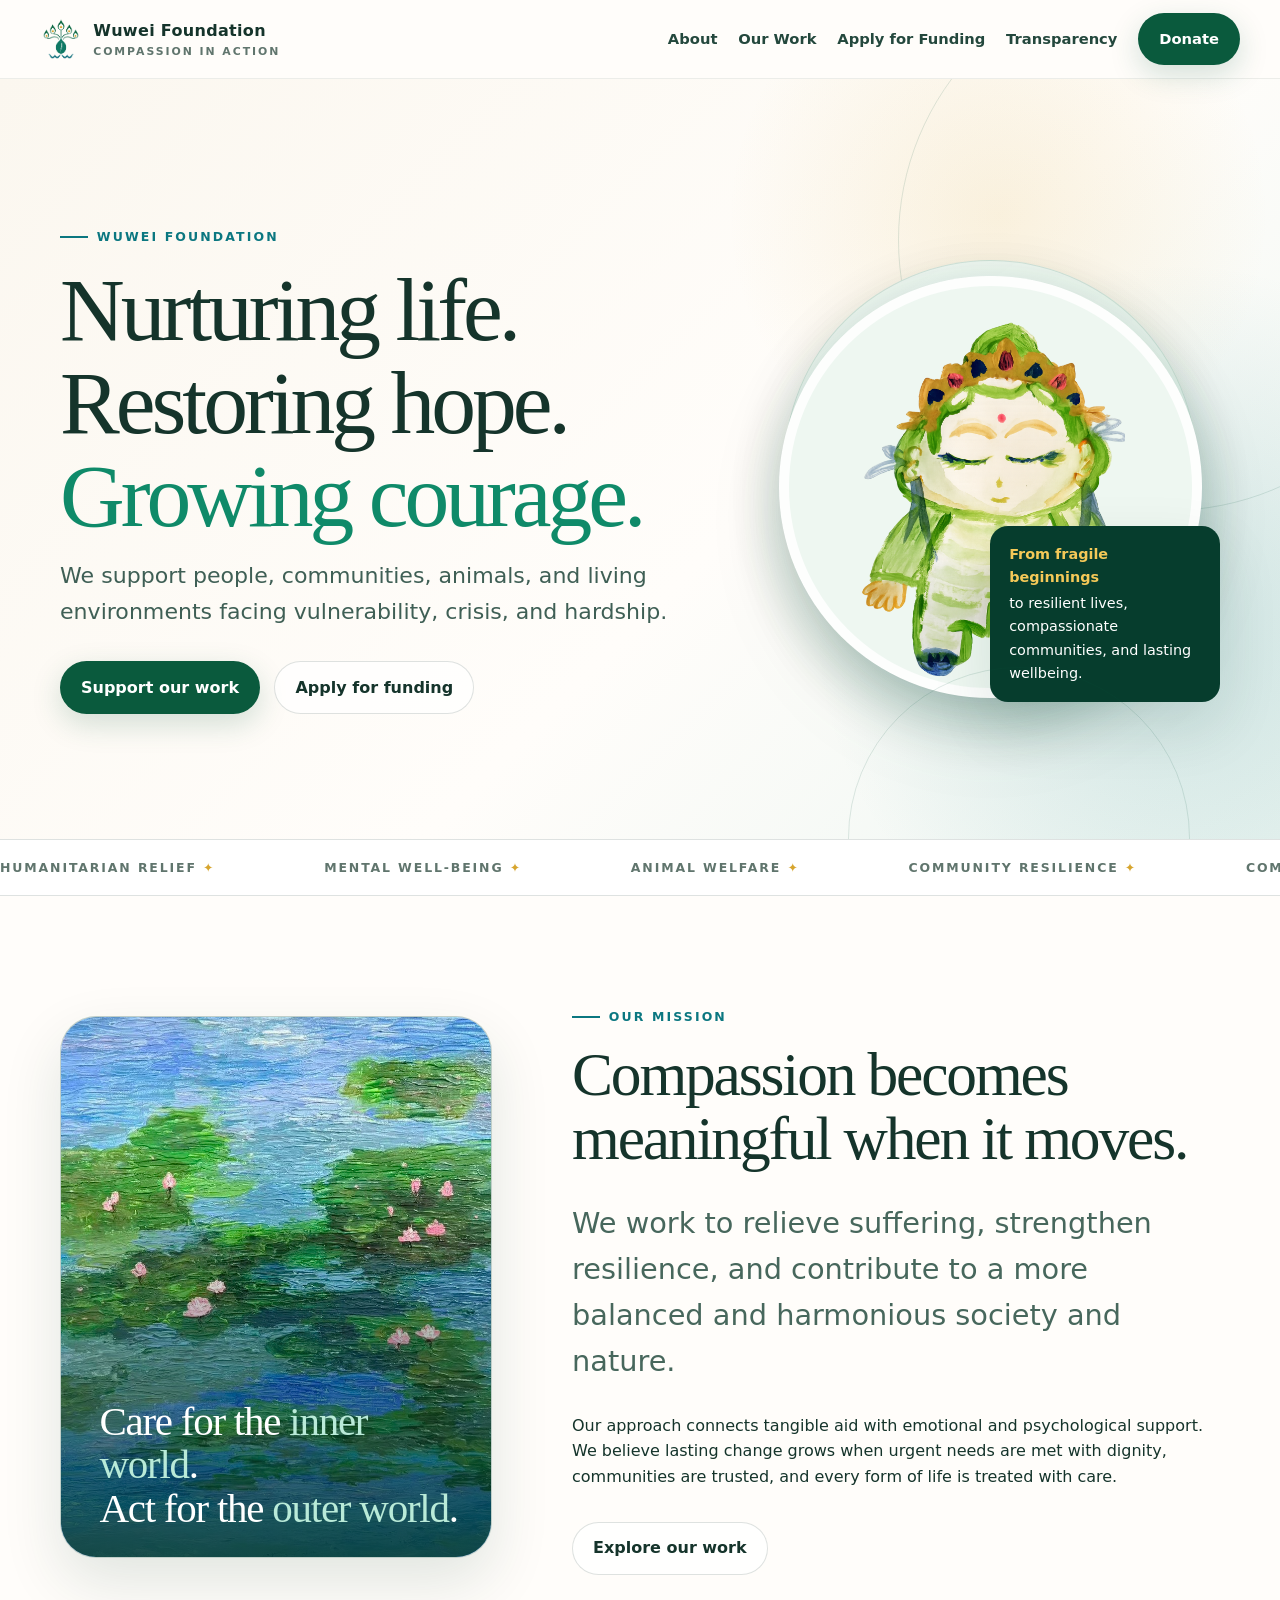
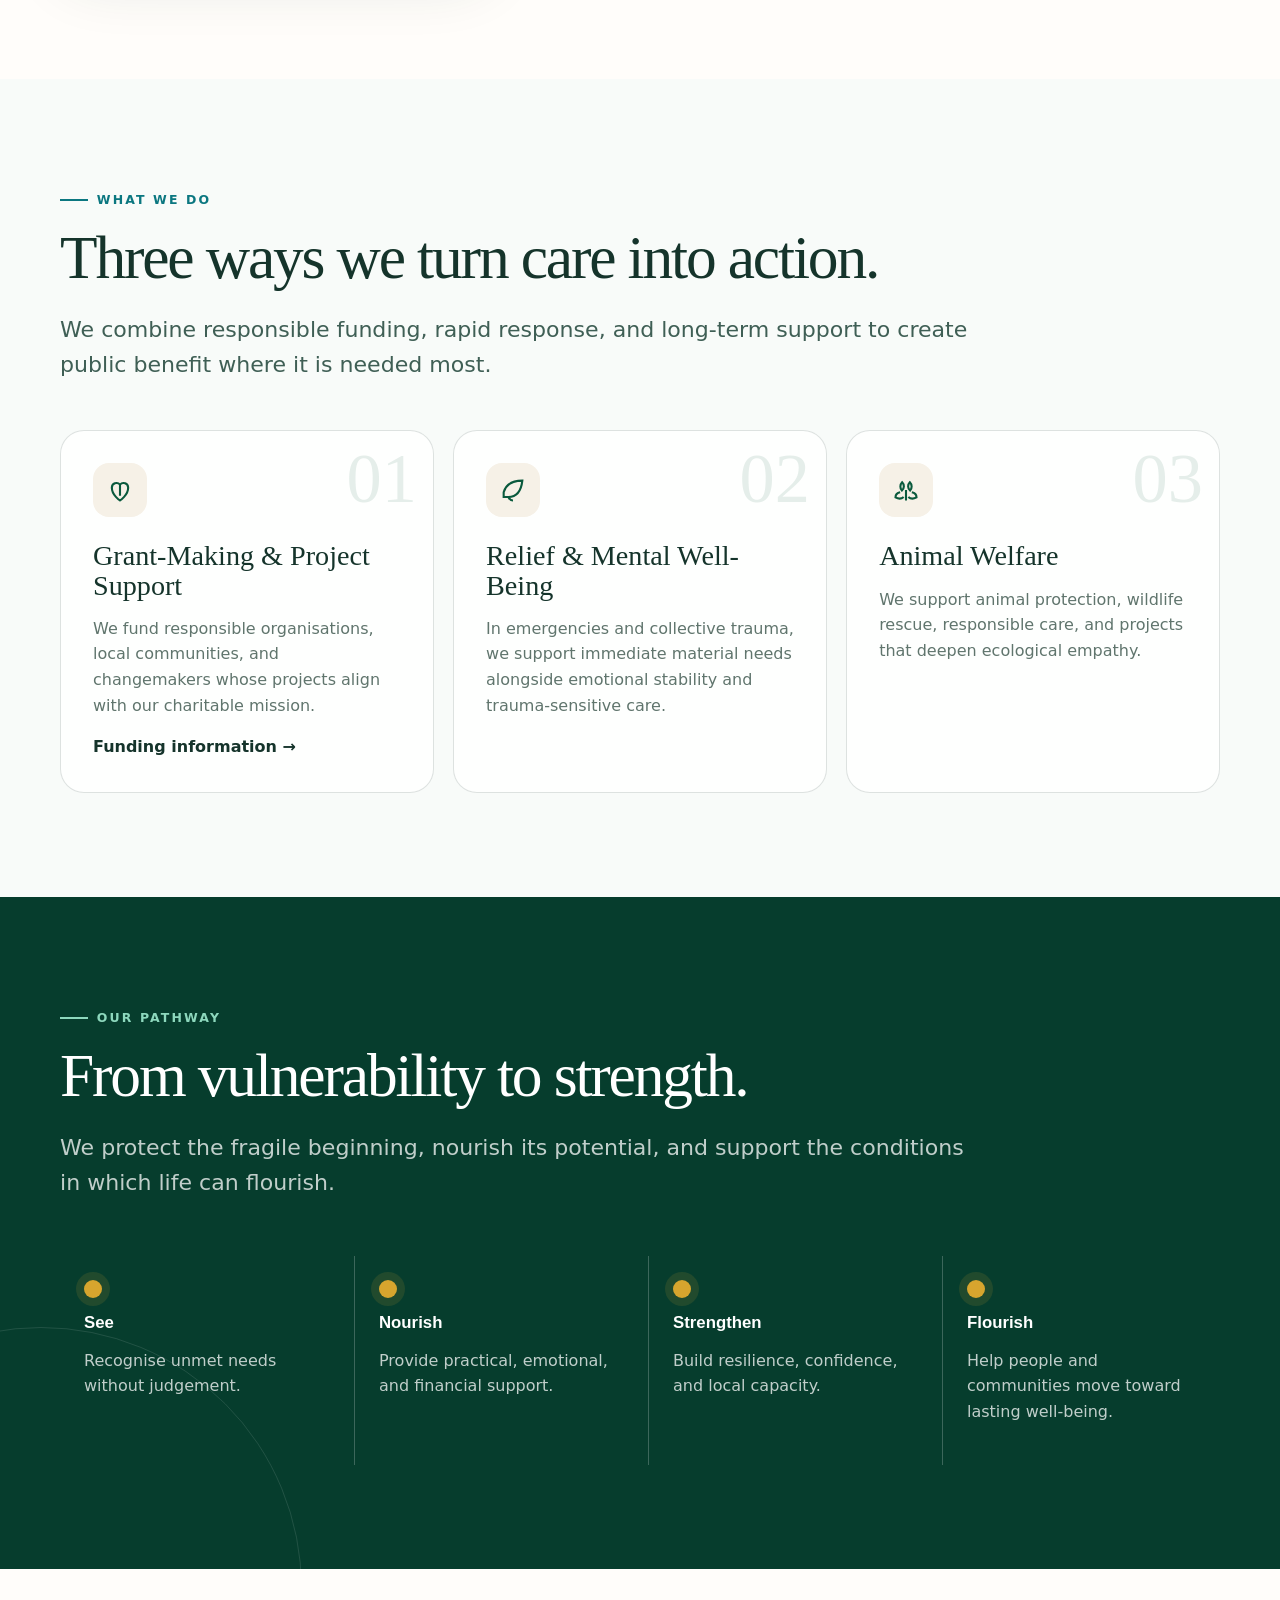
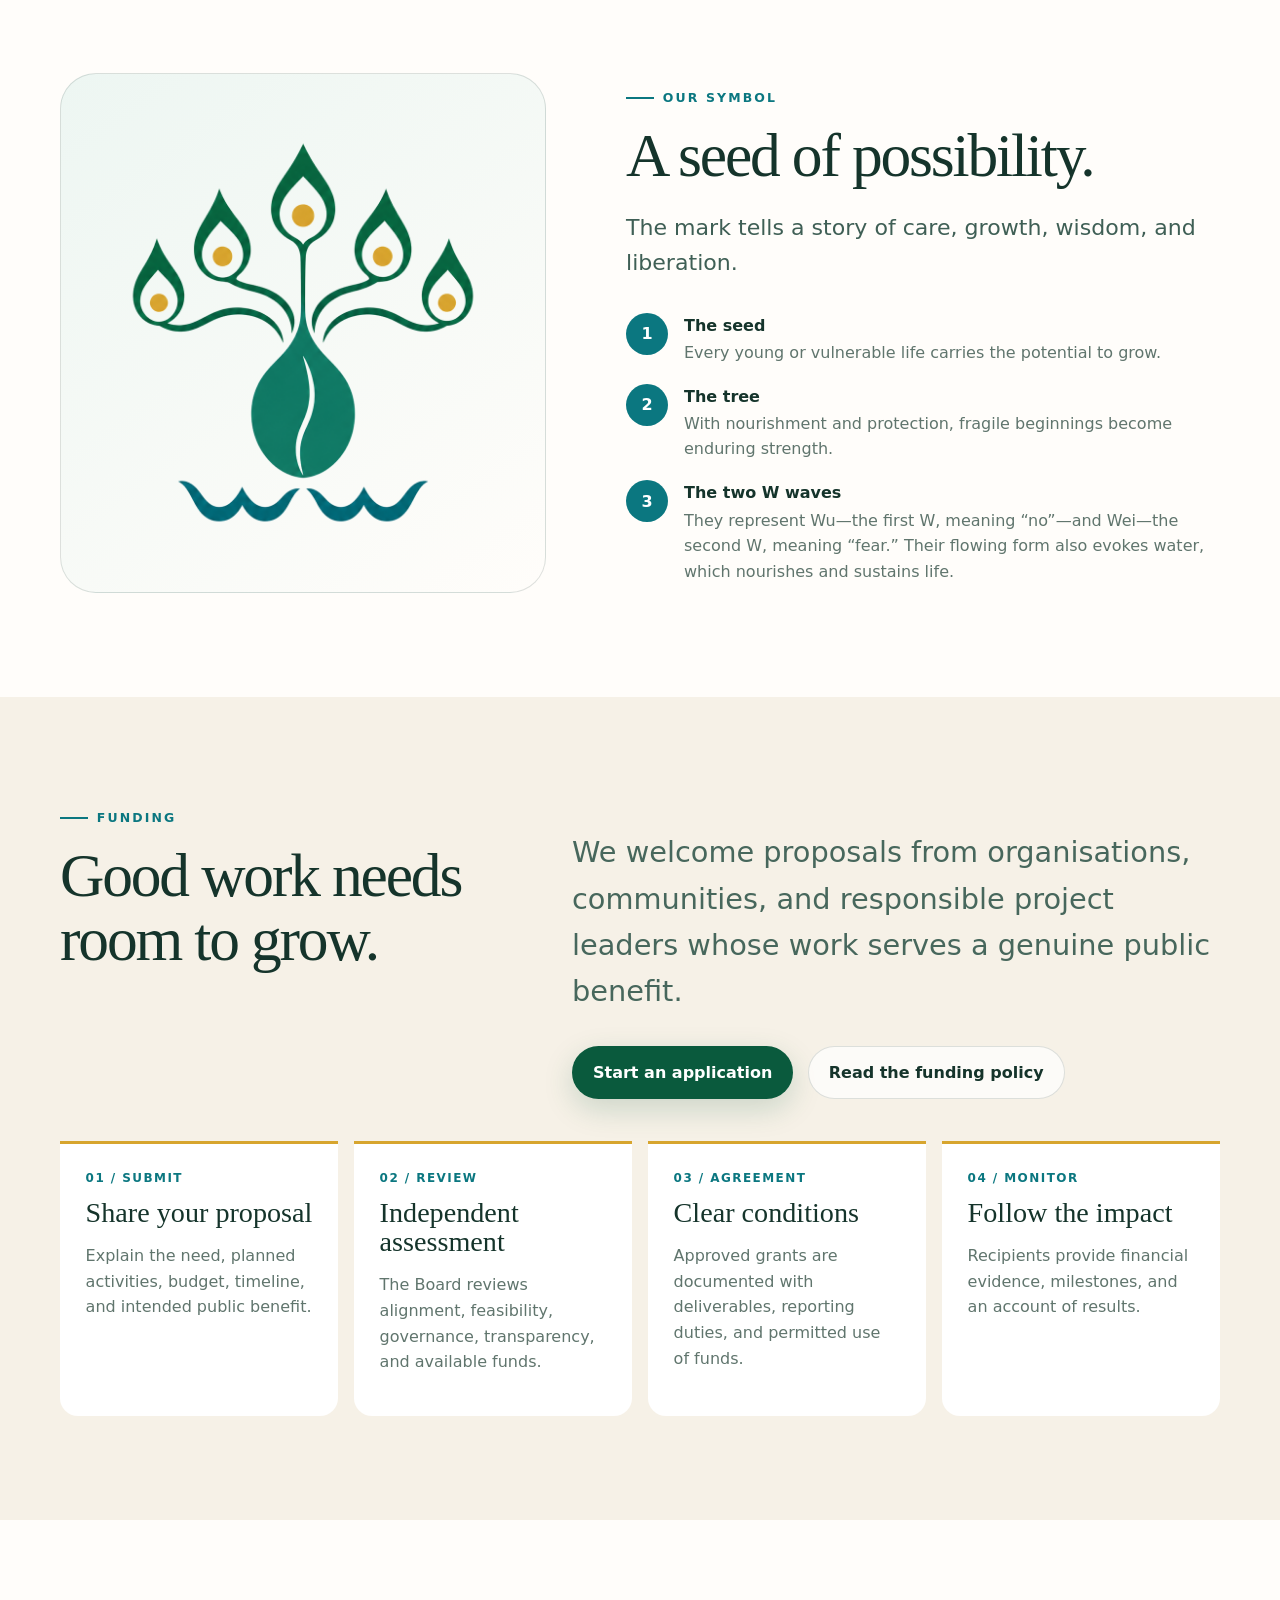
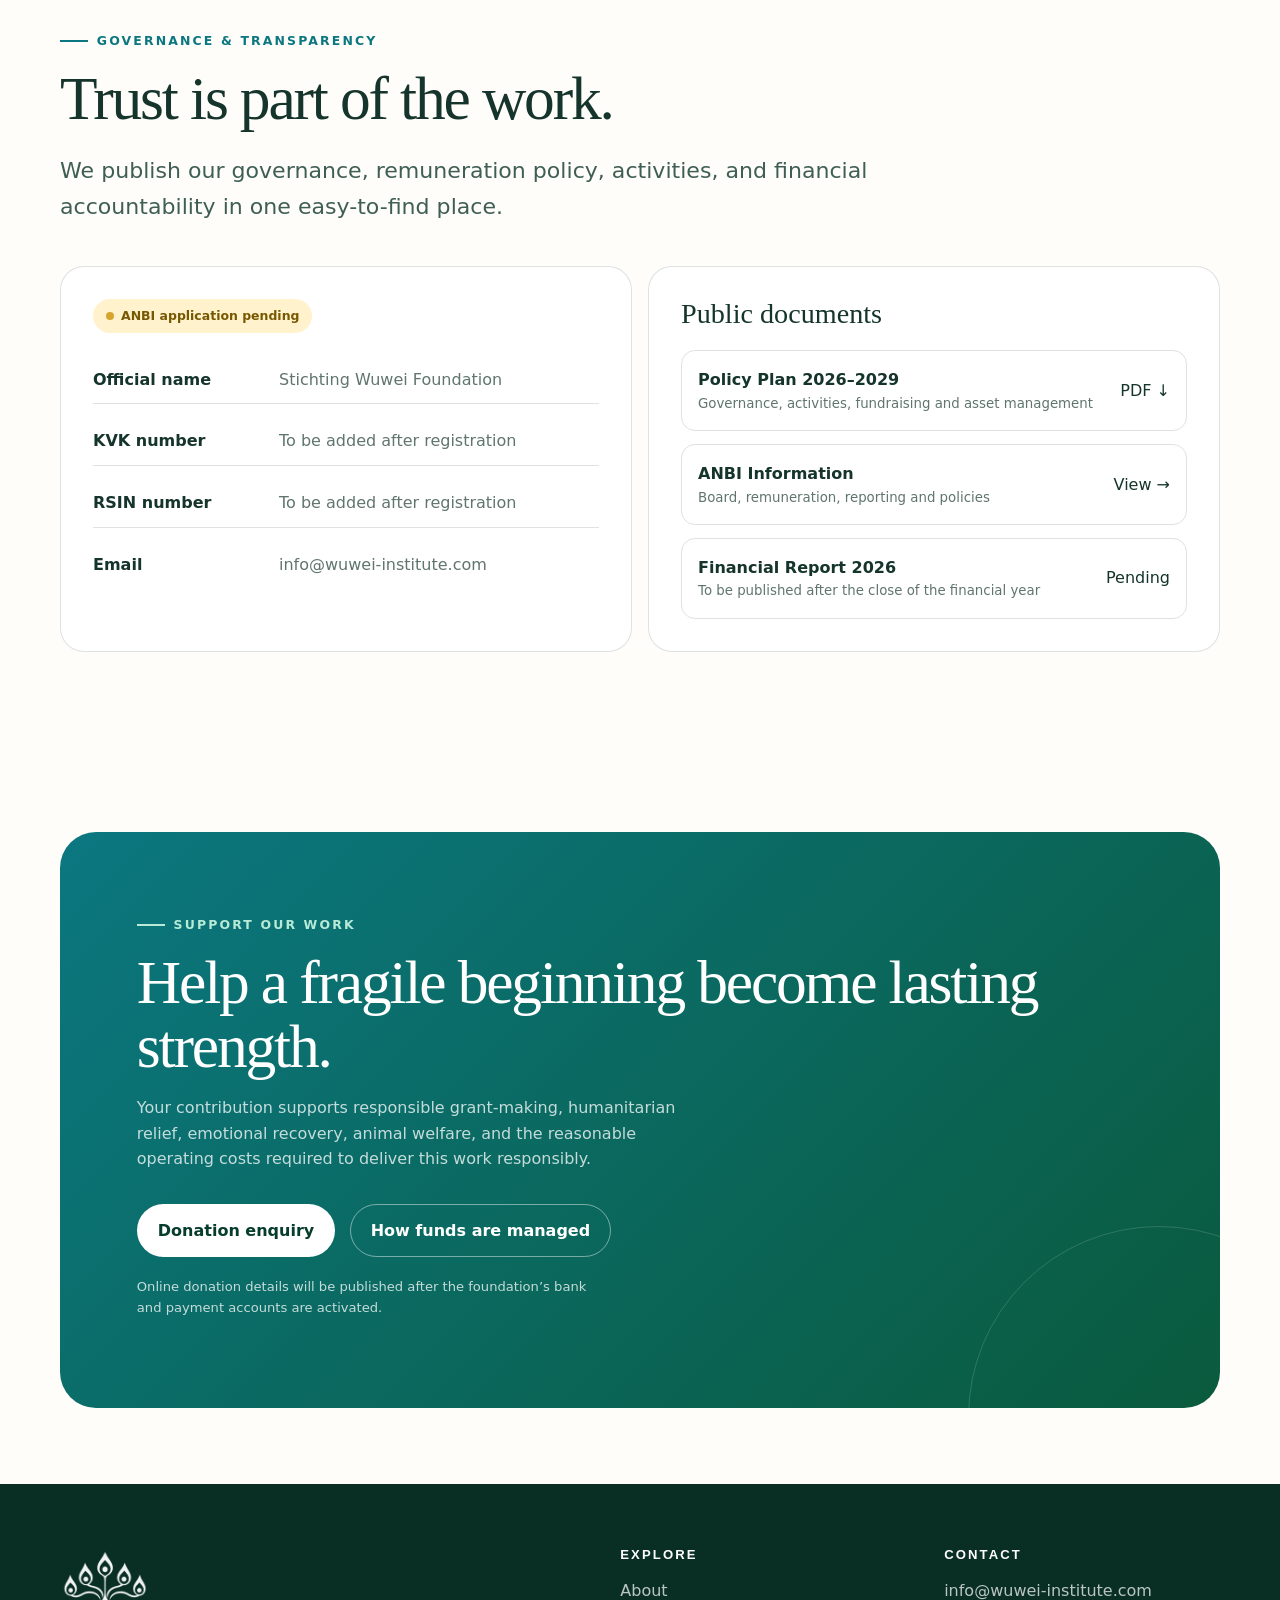
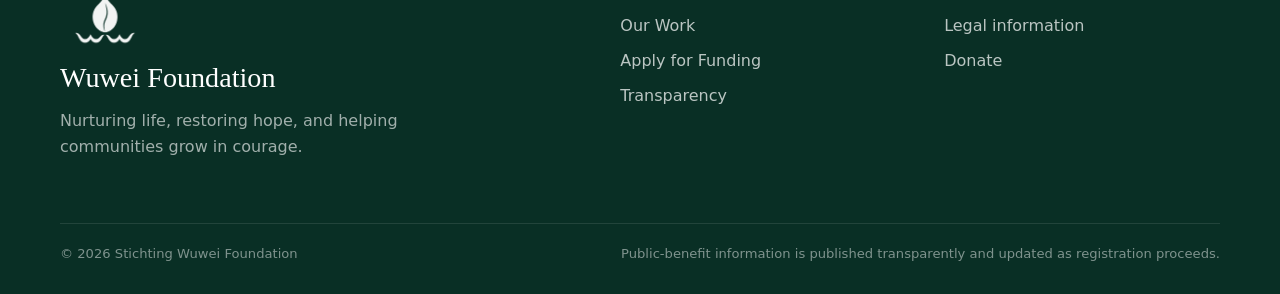
==== index.html @ 72236822 "Add files via upload Publish Wuwei Foundation website" ====
<!doctype html>
<html lang="en">
<head>
  <meta charset="utf-8">
  <script>document.documentElement.classList.add('js')</script>
  <meta name="viewport" content="width=device-width, initial-scale=1">
  <meta name="description" content="Wuwei Foundation supports humanitarian relief, mental well-being, animal welfare, wildlife conservation, and community-led projects through compassionate action and responsible grant-making.">
  <meta name="theme-color" content="#0a5a3d">
  <meta property="og:image" content="assets/wuwei_square.png">
  <title>Wuwei Foundation — Nurturing Life, Restoring Hope</title>
  <link rel="icon" href="assets/icon-32.png" type="image/png">
  <link rel="apple-touch-icon" href="assets/icon-180.png">
  <link rel="manifest" href="site.webmanifest">
  <link rel="stylesheet" href="assets/styles.css">
</head>
<body>
  <a class="skip-link" href="#main">Skip to content</a>
  <header class="site-header">
    <div class="nav-wrap">
      <a class="brand" href="index.html" aria-label="Wuwei Foundation home">
        <img src="assets/wuwei-foundation-logo.png" alt="Wuwei Foundation symbol">
        <span>Wuwei Foundation<small>COMPASSION IN ACTION</small></span>
      </a>
      <button class="nav-toggle" aria-label="Open navigation" aria-expanded="false"><span></span><span></span><span></span></button>
      <nav class="site-nav" aria-label="Primary navigation">
        <a href="#mission">About</a>
        <a href="#work">Our Work</a>
        <a href="apply.html">Apply for Funding</a>
        <a href="transparency.html">Transparency</a>
        <a class="btn btn-primary" href="#donate">Donate</a>
      </nav>
    </div>
  </header>

  <main id="main">
    <section class="hero">
      <div class="container hero-grid">
        <div class="hero-copy reveal">
          <span class="eyebrow">Wuwei Foundation</span>
          <h1 class="hero-title">Nurturing life.<br>Restoring hope.<br><em>Growing courage.</em></h1>
          <p class="lede">We support people, communities, animals, and living environments facing vulnerability, crisis, and hardship.</p>
          <div class="button-row">
            <a class="btn btn-primary" href="#donate">Support our work</a>
            <a class="btn btn-secondary" href="apply.html">Apply for funding</a>
          </div>
        </div>
        <div class="hero-art reveal">
          <div class="halo"></div>
          <img class="hero-circle-image" src="assets/tara.png" alt="Founder artwork of a meditative Tara-like figure" loading="eager">
          <div class="hero-note"><strong>From fragile beginnings</strong>to resilient lives, compassionate communities, and lasting wellbeing.</div>
        </div>
      </div>
    </section>

    <div class="marquee" aria-hidden="true">
      <div class="marquee-track">
        <span>Humanitarian Relief <b>✦</b></span><span>Mental Well-Being <b>✦</b></span><span>Animal Welfare <b>✦</b></span><span>Community Resilience <b>✦</b></span><span>Compassionate Action <b>✦</b></span>
        <span>Humanitarian Relief <b>✦</b></span><span>Mental Well-Being <b>✦</b></span><span>Animal Welfare <b>✦</b></span><span>Community Resilience <b>✦</b></span><span>Compassionate Action <b>✦</b></span>
      </div>
    </div>

    <section id="mission" class="section">
      <div class="container split mission-split">
        <div class="mission-visual reveal">
          <figure class="mission-artwork">
            <img src="assets/9ebb9c61-6708-4b7a-875c-d8fecb398d93.jpg" alt="Original painting of water lilies floating across a calm green and blue pond">
            <figcaption>Care for the <span>inner world</span>.<br>Act for the <span>outer world</span>.</figcaption>
          </figure>
        </div>
        <div class="reveal">
          <span class="eyebrow">Our mission</span>
          <h2>Compassion becomes meaningful when it moves.</h2>
          <p class="kicker">We work to relieve suffering, strengthen resilience, and contribute to a more balanced and harmonious society and nature.</p>
          <p>Our approach connects tangible aid with emotional and psychological support. We believe lasting change grows when urgent needs are met with dignity, communities are trusted, and every form of life is treated with care.</p>
          <div class="button-row"><a class="btn btn-secondary" href="#work">Explore our work</a></div>
        </div>
      </div>
    </section>

    <section id="work" class="section" style="background:#f8fbf9">
      <div class="container">
        <div class="reveal">
          <span class="eyebrow">What we do</span>
          <h2>Three ways we turn care into action.</h2>
          <p class="lede">We combine responsible funding, rapid response, and long-term support to create public benefit where it is needed most.</p>
        </div>
        <div class="cards">
          <article class="card reveal">
            <span class="card-number">01</span>
            <div class="card-icon" aria-hidden="true">
              <svg viewBox="0 0 24 24" fill="none" stroke="currentColor" stroke-width="1.8"><path d="M12 21s7-4.7 7-11a4 4 0 0 0-7-2.6A4 4 0 0 0 5 10c0 6.3 7 11 7 11Z"/><path d="M12 7.4V17"/></svg>
            </div>
            <h3>Grant-Making & Project Support</h3>
            <p>We fund responsible organisations, local communities, and changemakers whose projects align with our charitable mission.</p>
            <a href="apply.html"><strong>Funding information →</strong></a>
          </article>
          <article class="card reveal">
            <span class="card-number">02</span>
            <div class="card-icon" aria-hidden="true">
              <svg viewBox="0 0 24 24" fill="none" stroke="currentColor" stroke-width="1.8"><path d="M4 14c2-7 7-10 16-10-1 9-5 14-12 14H4v-4Z"/><path d="M8 18c1 2 2.5 3 4 3"/></svg>
            </div>
            <h3>Relief & Mental Well-Being</h3>
            <p>In emergencies and collective trauma, we support immediate material needs alongside emotional stability and trauma-sensitive care.</p>
          </article>
          <article class="card reveal">
            <span class="card-number">03</span>
            <div class="card-icon" aria-hidden="true">
              <svg viewBox="0 0 24 24" fill="none" stroke="currentColor" stroke-width="1.8"><path d="M8.5 12.5c-1.8-2-1.8-5.1.2-7.1 2 2 2 5.1-.2 7.1Z"/><path d="M15.5 12.5c1.8-2 1.8-5.1-.2-7.1-2 2-2 5.1.2 7.1Z"/><path d="M7 14c-2.4.5-4 2.1-4 4.3C5.9 20 8 19.8 10 18"/><path d="M17 14c2.4.5 4 2.1 4 4.3-2.9 1.7-5 1.5-7-.3"/><path d="M12 12v9"/></svg>
            </div>
            <h3>Animal Welfare</h3>
            <p>We support animal protection, wildlife rescue, responsible care, and projects that deepen ecological empathy.</p>
          </article>
        </div>
      </div>
    </section>

    <section class="section band">
      <div class="container">
        <div class="reveal">
          <span class="eyebrow">Our pathway</span>
          <h2>From vulnerability to strength.</h2>
          <p class="lede">We protect the fragile beginning, nourish its potential, and support the conditions in which life can flourish.</p>
        </div>
        <div class="pathway">
          <div class="step reveal"><div class="dot"></div><h3>See</h3><p>Recognise unmet needs without judgement.</p></div>
          <div class="step reveal"><div class="dot"></div><h3>Nourish</h3><p>Provide practical, emotional, and financial support.</p></div>
          <div class="step reveal"><div class="dot"></div><h3>Strengthen</h3><p>Build resilience, confidence, and local capacity.</p></div>
          <div class="step reveal"><div class="dot"></div><h3>Flourish</h3><p>Help people and communities move toward lasting well-being.</p></div>
        </div>
      </div>
    </section>

    <section class="section">
      <div class="container symbol-grid">
        <div class="symbol-card reveal"><img src="assets/wuwei-foundation-logo.png" alt="Wuwei Foundation logo showing a seed, growing tree, and two W water waves"></div>
        <div class="reveal">
          <span class="eyebrow">Our symbol</span>
          <h2>A seed of possibility.</h2>
          <p class="lede">The mark tells a story of care, growth, wisdom, and liberation.</p>
          <div class="symbol-points">
            <div class="symbol-point"><span>1</span><div><strong>The seed</strong><p>Every young or vulnerable life carries the potential to grow.</p></div></div>
            <div class="symbol-point"><span>2</span><div><strong>The tree</strong><p>With nourishment and protection, fragile beginnings become enduring strength.</p></div></div>
            <div class="symbol-point"><span>3</span><div><strong>The two W waves</strong><p>They represent Wu—the first W, meaning “no”—and Wei—the second W, meaning “fear.” Their flowing form also evokes water, which nourishes and sustains life.</p></div></div>
          </div>
        </div>
      </div>
    </section>

    <section class="section grants">
      <div class="container">
        <div class="split">
          <div class="reveal">
            <span class="eyebrow">Funding</span>
            <h2>Good work needs room to grow.</h2>
          </div>
          <div class="reveal">
            <p class="kicker">We welcome proposals from organisations, communities, and responsible project leaders whose work serves a genuine public benefit.</p>
            <div class="button-row"><a class="btn btn-primary" href="apply.html">Start an application</a><a class="btn btn-secondary" href="transparency.html#funding-policy">Read the funding policy</a></div>
          </div>
        </div>
        <div class="process">
          <div class="process-item reveal"><b>01 / SUBMIT</b><h3>Share your proposal</h3><p>Explain the need, planned activities, budget, timeline, and intended public benefit.</p></div>
          <div class="process-item reveal"><b>02 / REVIEW</b><h3>Independent assessment</h3><p>The Board reviews alignment, feasibility, governance, transparency, and available funds.</p></div>
          <div class="process-item reveal"><b>03 / AGREEMENT</b><h3>Clear conditions</h3><p>Approved grants are documented with deliverables, reporting duties, and permitted use of funds.</p></div>
          <div class="process-item reveal"><b>04 / MONITOR</b><h3>Follow the impact</h3><p>Recipients provide financial evidence, milestones, and an account of results.</p></div>
        </div>
      </div>
    </section>

    <section class="section" id="transparency">
      <div class="container">
        <div class="reveal">
          <span class="eyebrow">Governance & transparency</span>
          <h2>Trust is part of the work.</h2>
          <p class="lede">We publish our governance, remuneration policy, activities, and financial accountability in one easy-to-find place.</p>
        </div>
        <div class="transparency-grid">
          <div class="info-panel reveal">
            <span class="status">ANBI application pending</span>
            <dl class="info-list">
              <div class="info-row"><dt>Official name</dt><dd>Stichting Wuwei Foundation</dd></div>
              <div class="info-row"><dt>KVK number</dt><dd>To be added after registration</dd></div>
              <div class="info-row"><dt>RSIN number</dt><dd>To be added after registration</dd></div>
              <div class="info-row"><dt>Email</dt><dd><a href="mailto:info@wuwei-institute.com">info@wuwei-institute.com</a></dd></div>
            </dl>
          </div>
          <div class="info-panel reveal">
            <h3>Public documents</h3>
            <div class="doc-list">
              <a class="doc-link" href="documents/Wuwei_Foundation_Policy_Plan_2026-2029.pdf" download><span><strong>Policy Plan 2026–2029</strong><small>Governance, activities, fundraising and asset management</small></span><span>PDF ↓</span></a>
              <a class="doc-link" href="transparency.html"><span><strong>ANBI Information</strong><small>Board, remuneration, reporting and policies</small></span><span>View →</span></a>
              <span class="doc-link"><span><strong>Financial Report 2026</strong><small>To be published after the close of the financial year</small></span><span>Pending</span></span>
            </div>
          </div>
        </div>
      </div>
    </section>

    <section id="donate" class="section compact">
      <div class="container">
        <div class="cta reveal">
          <span class="eyebrow" style="color:#b7ead7">Support our work</span>
          <h2>Help a fragile beginning become lasting strength.</h2>
          <p>Your contribution supports responsible grant-making, humanitarian relief, emotional recovery, animal welfare, and the reasonable operating costs required to deliver this work responsibly.</p>
          <div class="button-row"><a class="btn btn-light" href="mailto:info@wuwei-institute.com?subject=Donation%20Enquiry">Donation enquiry</a><a class="btn btn-ghost-light" href="transparency.html">How funds are managed</a></div>
          <p style="font-size:.82rem;margin-top:1.2rem">Online donation details will be published after the foundation’s bank and payment accounts are activated.</p>
        </div>
      </div>
    </section>
  </main>

  <footer class="site-footer">
    <div class="container">
      <div class="footer-grid">
        <div class="footer-brand"><img src="assets/wuwei-foundation-logo.png" alt="Wuwei Foundation symbol"><h3>Wuwei Foundation</h3><p>Nurturing life, restoring hope, and helping communities grow in courage.</p></div>
        <div class="footer-col"><h3>Explore</h3><a href="#mission">About</a><a href="#work">Our Work</a><a href="apply.html">Apply for Funding</a><a href="transparency.html">Transparency</a></div>
        <div class="footer-col"><h3>Contact</h3><a href="mailto:info@wuwei-institute.com">info@wuwei-institute.com</a><a href="transparency.html">Legal information</a><a href="#donate">Donate</a></div>
      </div>
      <div class="footer-bottom"><span>© <span data-year></span> Stichting Wuwei Foundation</span><span>Public-benefit information is published transparently and updated as registration proceeds.</span></div>
    </div>
  </footer>
  <script src="assets/site.js"></script>
</body>
</html>
---- assets/styles.css ----
:root {
  --ink: #15342b;
  --forest: #0a5a3d;
  --forest-deep: #063d2d;
  --jade: #0f8a69;
  --teal: #0b7780;
  --gold: #d7a52e;
  --cream: #f6f1e7;
  --sand: #e8dfcf;
  --paper: #fffdfa;
  --muted: #60756d;
  --line: rgba(21, 52, 43, .14);
  --shadow: 0 24px 60px rgba(11, 58, 45, .12);
  --radius-xl: 36px;
  --radius-lg: 24px;
  --radius-md: 16px;
}

* { box-sizing: border-box; }
html { scroll-behavior: smooth; }
body {
  margin: 0;
  color: var(--ink);
  background: var(--paper);
  font-family: Inter, ui-sans-serif, system-ui, -apple-system, BlinkMacSystemFont, "Segoe UI", sans-serif;
  line-height: 1.6;
  -webkit-font-smoothing: antialiased;
}
img { max-width: 100%; display: block; }
a { color: inherit; text-decoration: none; }
button, input, textarea, select { font: inherit; }
button { cursor: pointer; }

.skip-link {
  position: fixed;
  left: 1rem;
  top: -4rem;
  z-index: 999;
  padding: .7rem 1rem;
  background: var(--forest-deep);
  color: #fff;
  border-radius: 999px;
}
.skip-link:focus { top: 1rem; }

.site-header {
  position: sticky;
  top: 0;
  z-index: 50;
  background: rgba(255, 253, 250, .9);
  backdrop-filter: blur(18px);
  border-bottom: 1px solid rgba(21, 52, 43, .08);
}
.nav-wrap {
  width: min(1200px, calc(100% - 2rem));
  margin: 0 auto;
  min-height: 78px;
  display: flex;
  align-items: center;
  justify-content: space-between;
  gap: 1rem;
}
.brand { display: flex; align-items: center; gap: .7rem; font-weight: 760; letter-spacing: .02em; }
.brand img { width: 42px; height: 42px; object-fit: contain; }
.brand small { display: block; font-size: .68rem; letter-spacing: .18em; color: var(--muted); font-weight: 700; }
.site-nav { display: flex; align-items: center; gap: 1.3rem; }
.site-nav a { font-size: .92rem; font-weight: 650; color: #24483d; }
.site-nav a:hover, .site-nav a:focus { color: var(--jade); }
.nav-toggle { display: none; border: 0; background: transparent; padding: .5rem; }
.nav-toggle span { width: 24px; height: 2px; background: var(--ink); display: block; margin: 5px; }

.container { width: min(1160px, calc(100% - 2rem)); margin: 0 auto; }
.narrow { width: min(840px, calc(100% - 2rem)); margin: 0 auto; }
.section { padding: 104px 0; }
.section.compact { padding: 76px 0; }
.eyebrow {
  display: inline-flex;
  align-items: center;
  gap: .55rem;
  font-size: .78rem;
  font-weight: 800;
  text-transform: uppercase;
  letter-spacing: .17em;
  color: var(--teal);
  margin-bottom: 1rem;
}
.eyebrow::before { content: ""; width: 28px; height: 2px; background: currentColor; }
h1, h2, h3 { margin: 0 0 1rem; line-height: 1.04; font-family: Georgia, "Times New Roman", serif; font-weight: 500; }
h1 { font-size: clamp(3rem, 7vw, 6.7rem); letter-spacing: -.045em; }
h2 { font-size: clamp(2.2rem, 4.8vw, 4.6rem); letter-spacing: -.035em; }
h3 { font-size: clamp(1.35rem, 2.2vw, 2rem); }
.lede { font-size: clamp(1.1rem, 1.8vw, 1.38rem); color: #3f5f55; max-width: 66ch; }
.kicker { font-size: clamp(1.25rem, 2.4vw, 1.8rem); color: #47675c; max-width: 38ch; }

.button-row { display: flex; flex-wrap: wrap; gap: .9rem; margin-top: 2rem; }
.btn {
  display: inline-flex;
  align-items: center;
  justify-content: center;
  gap: .55rem;
  min-height: 50px;
  padding: .8rem 1.25rem;
  border-radius: 999px;
  border: 1px solid transparent;
  font-weight: 760;
  transition: .2s ease;
}
.btn-primary { background: var(--forest); color: #fff; box-shadow: 0 10px 30px rgba(10,90,61,.18); }
.btn-primary:hover { transform: translateY(-2px); background: var(--forest-deep); }
.btn-secondary { border-color: var(--line); background: rgba(255,255,255,.7); }
.btn-secondary:hover { border-color: var(--teal); color: var(--teal); transform: translateY(-2px); }
.btn-light { background: #fff; color: var(--forest-deep); }
.btn-ghost-light { border-color: rgba(255,255,255,.45); color: #fff; }

.hero {
  position: relative;
  overflow: hidden;
  min-height: 760px;
  display: grid;
  align-items: center;
  background:
    radial-gradient(circle at 78% 18%, rgba(215,165,46,.14), transparent 23%),
    radial-gradient(circle at 92% 72%, rgba(11,119,128,.16), transparent 28%),
    linear-gradient(135deg, #fbf7ef 0%, #fffdfa 58%, #edf6f2 100%);
}
.hero::before, .hero::after {
  content: "";
  position: absolute;
  border: 1px solid rgba(10,90,61,.13);
  border-radius: 50%;
}
.hero::before { width: 540px; height: 540px; right: -160px; top: -110px; }
.hero::after { width: 340px; height: 340px; right: 7%; bottom: -170px; }
.hero-grid { display: grid; grid-template-columns: 1.15fr .85fr; gap: 5rem; align-items: center; padding: 96px 0 80px; }
.hero-copy { position: relative; z-index: 2; }
.hero-copy p { margin: 0; }
.hero-title em { color: var(--jade); font-style: normal; }
.hero-art {
  position: relative;
  min-height: 560px;
  display: grid;
  place-items: center;
}
.hero-art .halo {
  position: absolute;
  width: min(520px, 90%);
  aspect-ratio: 1;
  border-radius: 50%;
  background: linear-gradient(145deg, rgba(238,247,241,.98), rgba(223,240,232,.92));
  box-shadow: var(--shadow);
  border: 1px solid rgba(10,90,61,.12);
}
.hero-art img { position: relative; width: min(490px, 92%); filter: drop-shadow(0 25px 30px rgba(10,90,61,.14)); }
.hero-note {
  position: absolute;
  right: 0;
  bottom: 8%;
  max-width: 230px;
  background: var(--forest-deep);
  color: #fff;
  padding: 1.1rem 1.2rem;
  border-radius: 18px;
  box-shadow: var(--shadow);
  font-size: .9rem;
}
.hero-note strong { display: block; color: #f4c958; margin-bottom: .2rem; }

.marquee { overflow: hidden; border-top: 1px solid var(--line); border-bottom: 1px solid var(--line); background: #fff; }
.marquee-track { display: flex; gap: 3.4rem; min-width: max-content; padding: 1.1rem 0; animation: drift 28s linear infinite; }
.marquee span { font-weight: 800; text-transform: uppercase; letter-spacing: .15em; font-size: .78rem; color: var(--muted); }
.marquee b { color: var(--gold); margin-right: 3.4rem; }
@keyframes drift { to { transform: translateX(-50%); } }

.split { display: grid; grid-template-columns: .8fr 1.2fr; gap: 5rem; align-items: start; }
.quote-block { font-family: Georgia, serif; font-size: clamp(2rem, 4.4vw, 4rem); line-height: 1.06; letter-spacing: -.035em; color: var(--forest-deep); }
.quote-block span { color: var(--jade); }

.cards { display: grid; grid-template-columns: repeat(3, 1fr); gap: 1.2rem; margin-top: 3rem; }
.card {
  position: relative;
  padding: 2rem;
  border: 1px solid var(--line);
  border-radius: var(--radius-lg);
  background: rgba(255,255,255,.82);
  overflow: hidden;
  transition: .25s ease;
}
.card:hover { transform: translateY(-6px); box-shadow: var(--shadow); border-color: rgba(15,138,105,.28); }
.card-number { font-family: Georgia, serif; font-size: 4.4rem; line-height: 1; color: rgba(10,90,61,.1); position: absolute; right: 1rem; top: .7rem; }
.card-icon { width: 54px; height: 54px; border-radius: 16px; display: grid; place-items: center; background: var(--cream); color: var(--forest); margin-bottom: 1.5rem; }
.card-icon svg { width: 28px; height: 28px; }
.card p { color: var(--muted); }

.band { background: var(--forest-deep); color: #fff; position: relative; overflow: hidden; }
.band::before { content: ""; position: absolute; width: 520px; height: 520px; border: 1px solid rgba(255,255,255,.11); border-radius: 50%; left: -220px; bottom: -280px; }
.band .eyebrow { color: #8dd8bd; }
.band p { color: rgba(255,255,255,.75); }
.band h2 { color: #fff; }

.pathway { display: grid; grid-template-columns: repeat(4, 1fr); gap: 1rem; margin-top: 3.5rem; }
.step { padding: 1.5rem; border-left: 1px solid rgba(255,255,255,.22); }
.step:first-child { border-left: 0; }
.step .dot { width: 18px; height: 18px; border-radius: 50%; background: var(--gold); margin-bottom: 1rem; box-shadow: 0 0 0 8px rgba(215,165,46,.13); }
.step h3 { font-family: Inter, sans-serif; font-size: 1.05rem; font-weight: 800; }

.symbol-grid { display: grid; grid-template-columns: .9fr 1.1fr; gap: 5rem; align-items: center; }
.symbol-card { border-radius: var(--radius-xl); background: linear-gradient(145deg, #edf6f2, #fffdfa); border: 1px solid var(--line); padding: 2rem; display: grid; place-items: center; min-height: 520px; }
.symbol-card img { width: min(470px, 90%); }
.symbol-points { display: grid; gap: 1.15rem; margin-top: 2rem; }
.symbol-point { display: grid; grid-template-columns: 42px 1fr; gap: 1rem; align-items: start; }
.symbol-point span { width: 42px; height: 42px; border-radius: 50%; display: grid; place-items: center; color: #fff; background: var(--teal); font-weight: 800; }
.symbol-point p { margin: .1rem 0 0; color: var(--muted); }

.grants { background: var(--cream); }
.process { display: grid; grid-template-columns: repeat(4, 1fr); gap: 1rem; margin-top: 2.6rem; }
.process-item { padding: 1.6rem; border-top: 3px solid var(--gold); background: #fff; border-radius: 0 0 18px 18px; }
.process-item b { display: block; color: var(--teal); letter-spacing: .12em; font-size: .75rem; margin-bottom: .6rem; }
.process-item p { color: var(--muted); }

.transparency-grid { display: grid; grid-template-columns: 1fr 1fr; gap: 1rem; margin-top: 2.6rem; }
.info-panel { padding: 2rem; border-radius: var(--radius-lg); border: 1px solid var(--line); background: #fff; }
.info-list { display: grid; gap: .8rem; margin-top: 1.4rem; }
.info-row { display: grid; grid-template-columns: 170px 1fr; gap: 1rem; padding: .7rem 0; border-bottom: 1px solid var(--line); }
.info-row:last-child { border-bottom: 0; }
.info-row dt { font-weight: 750; }
.info-row dd { margin: 0; color: var(--muted); word-break: break-word; }
.status { display: inline-flex; align-items: center; gap: .45rem; padding: .45rem .8rem; border-radius: 999px; background: #fff2cc; color: #775700; font-weight: 800; font-size: .78rem; }
.status::before { content: ""; width: 8px; height: 8px; border-radius: 50%; background: #d7a52e; }
.doc-list { display: grid; gap: .8rem; margin-top: 1.4rem; }
.doc-link { display: flex; align-items: center; justify-content: space-between; gap: 1rem; padding: 1rem; border: 1px solid var(--line); border-radius: 14px; transition: .2s ease; }
.doc-link:hover { border-color: var(--jade); transform: translateX(4px); }
.doc-link small { display: block; color: var(--muted); }

.cta { background: linear-gradient(135deg, var(--teal), var(--forest)); color: #fff; border-radius: var(--radius-xl); padding: clamp(2rem, 6vw, 5rem); position: relative; overflow: hidden; }
.cta::after { content: ""; position: absolute; width: 380px; height: 380px; border-radius: 50%; border: 1px solid rgba(255,255,255,.15); right: -130px; bottom: -200px; }
.cta p { color: rgba(255,255,255,.76); max-width: 56ch; }
.cta h2 { color: #fff; }

.site-footer { background: #092f25; color: #fff; padding: 64px 0 30px; }
.footer-grid { display: grid; grid-template-columns: 1.3fr .7fr .7fr; gap: 3rem; }
.footer-brand img { width: 90px; margin-bottom: 1rem; filter: brightness(0) invert(1); opacity: .95; }
.footer-brand p { color: rgba(255,255,255,.62); max-width: 38ch; }
.footer-col h3 { font-family: Inter, sans-serif; font-size: .82rem; text-transform: uppercase; letter-spacing: .16em; font-weight: 800; }
.footer-col a { display: block; margin: .6rem 0; color: rgba(255,255,255,.72); }
.footer-col a:hover { color: #fff; }
.footer-bottom { display: flex; justify-content: space-between; gap: 1rem; margin-top: 3rem; padding-top: 1.2rem; border-top: 1px solid rgba(255,255,255,.1); color: rgba(255,255,255,.48); font-size: .82rem; }

.page-hero { padding: 120px 0 70px; background: linear-gradient(135deg, #fbf7ef, #edf6f2); border-bottom: 1px solid var(--line); }
.page-hero h1 { font-size: clamp(3rem, 6vw, 5.8rem); }
.breadcrumb { font-size: .82rem; text-transform: uppercase; letter-spacing: .12em; color: var(--muted); margin-bottom: 1rem; }
.content-grid { display: grid; grid-template-columns: 260px 1fr; gap: 4rem; align-items: start; }
.side-nav { position: sticky; top: 110px; display: grid; gap: .5rem; }
.side-nav a { padding: .65rem .8rem; border-radius: 10px; color: var(--muted); }
.side-nav a:hover { background: var(--cream); color: var(--forest); }
.content-section { padding-bottom: 4rem; margin-bottom: 4rem; border-bottom: 1px solid var(--line); }
.content-section:last-child { border-bottom: 0; }
.content-section h2 { font-size: clamp(2rem, 3.8vw, 3.6rem); }
.notice { padding: 1rem 1.2rem; border-left: 4px solid var(--gold); background: #fff6d9; border-radius: 0 12px 12px 0; color: #6d5520; }
.policy-copy h3 { margin-top: 2rem; }
.policy-copy ul { padding-left: 1.2rem; }
.policy-copy li { margin: .45rem 0; }

.application-layout { display: grid; grid-template-columns: .8fr 1.2fr; gap: 4rem; align-items: start; }
.application-note { background: var(--forest-deep); color: #fff; padding: 2rem; border-radius: var(--radius-lg); position: sticky; top: 110px; }
.application-note p { color: rgba(255,255,255,.72); }
.form-card { padding: 2rem; border: 1px solid var(--line); border-radius: var(--radius-lg); background: #fff; box-shadow: 0 18px 45px rgba(11,58,45,.08); }
.form-grid { display: grid; grid-template-columns: 1fr 1fr; gap: 1rem; }
.field { display: grid; gap: .35rem; }
.field.full { grid-column: 1 / -1; }
.field label { font-weight: 730; font-size: .88rem; }
.field input, .field textarea, .field select {
  width: 100%;
  border: 1px solid rgba(21,52,43,.2);
  border-radius: 12px;
  padding: .85rem .95rem;
  background: #fffdfa;
  color: var(--ink);
}
.field textarea { min-height: 130px; resize: vertical; }
.field input:focus, .field textarea:focus, .field select:focus { outline: 3px solid rgba(15,138,105,.12); border-color: var(--jade); }
.form-actions { display: flex; flex-wrap: wrap; gap: .8rem; margin-top: 1.3rem; }
.form-status { margin-top: 1rem; font-size: .9rem; color: var(--muted); }

.reveal { opacity: 1; transform: none; }
.js .reveal { opacity: 0; transform: translateY(24px); transition: .75s ease; }
.js .reveal.visible { opacity: 1; transform: translateY(0); }

@media (max-width: 960px) {
  .nav-toggle { display: block; }
  .site-nav { position: fixed; inset: 79px 1rem auto; background: #fffdfa; border: 1px solid var(--line); border-radius: 18px; box-shadow: var(--shadow); padding: 1.2rem; display: none; flex-direction: column; align-items: stretch; }
  .site-nav.open { display: flex; }
  .hero-grid, .split, .symbol-grid, .content-grid, .application-layout { grid-template-columns: 1fr; gap: 2.5rem; }
  .hero { min-height: auto; }
  .hero-grid { padding-top: 70px; }
  .hero-art { min-height: 440px; }
  .hero-note { right: 5%; }
  .cards, .pathway, .process { grid-template-columns: repeat(2, 1fr); }
  .transparency-grid { grid-template-columns: 1fr; }
  .side-nav, .application-note { position: static; }
  .footer-grid { grid-template-columns: 1fr 1fr; }
}

@media (max-width: 640px) {
  .section { padding: 76px 0; }
  .hero-grid { gap: 1.5rem; }
  .hero-art { min-height: 360px; }
  .hero-note { position: relative; right: auto; bottom: auto; margin-top: -1rem; }
  .cards, .pathway, .process, .form-grid { grid-template-columns: 1fr; }
  .step { border-left: 0; border-top: 1px solid rgba(255,255,255,.22); }
  .step:first-child { border-top: 0; }
  .footer-grid { grid-template-columns: 1fr; }
  .footer-bottom { flex-direction: column; }
  .info-row { grid-template-columns: 1fr; gap: .15rem; }
  .nav-wrap { min-height: 70px; }
  .site-nav { inset: 71px 1rem auto; }
}

@media (prefers-reduced-motion: reduce) {
  html { scroll-behavior: auto; }
  .marquee-track { animation: none; }
  .js .reveal { opacity: 1; transform: none; transition: none; }
}


/* Artwork integration and updated square brand mark */
.artwork-hero {
  min-height: 590px;
  align-items: center;
}
.artwork-frame {
  position: relative;
  width: min(520px, 94%);
  aspect-ratio: 4 / 5;
  margin: 0;
  overflow: hidden;
  border-radius: 48% 48% 30px 30px;
  border: 10px solid rgba(255,255,255,.9);
  background: #fff;
  box-shadow: var(--shadow);
  transform: rotate(1.5deg);
}
.artwork-frame::after {
  content: "";
  position: absolute;
  inset: 0;
  box-shadow: inset 0 0 0 1px rgba(10,90,61,.12);
  pointer-events: none;
}
.artwork-frame img {
  width: 100%;
  height: 100%;
  object-fit: cover;
  filter: none;
}
.artwork-frame figcaption {
  position: absolute;
  left: 1.1rem;
  bottom: 1.1rem;
  padding: .45rem .7rem;
  border-radius: 999px;
  background: rgba(255,253,250,.88);
  color: var(--forest-deep);
  font-size: .72rem;
  font-weight: 750;
  letter-spacing: .04em;
  backdrop-filter: blur(10px);
}
.mission-split { align-items: center; }
.mission-visual { min-width: 0; }
.mission-artwork {
  position: relative;
  margin: 0;
  min-height: 540px;
  border-radius: var(--radius-xl);
  overflow: hidden;
  border: 1px solid var(--line);
  box-shadow: var(--shadow);
  background: #dce9e3;
}
.mission-artwork img {
  width: 100%;
  height: 540px;
  object-fit: cover;
}
.mission-artwork::after {
  content: "";
  position: absolute;
  inset: 38% 0 0;
  background: linear-gradient(to top, rgba(6,61,45,.86), transparent);
}
.mission-artwork figcaption {
  position: absolute;
  z-index: 1;
  left: clamp(1.4rem, 4vw, 2.4rem);
  right: 1.4rem;
  bottom: 1.7rem;
  color: #fff;
  font-family: Georgia, "Times New Roman", serif;
  font-size: clamp(1.8rem, 3.2vw, 3.25rem);
  line-height: 1.06;
  letter-spacing: -.03em;
}
.mission-artwork figcaption span { color: #b9ead8; }

@media (max-width: 960px) {
  .artwork-hero { min-height: 500px; }
  .artwork-frame { aspect-ratio: 5 / 4; border-radius: 30px; transform: none; }
  .mission-artwork, .mission-artwork img { min-height: 460px; height: 460px; }
}

@media (max-width: 640px) {
  .artwork-hero { min-height: 390px; }
  .artwork-frame { width: 100%; aspect-ratio: 1 / 1; border-width: 7px; }
  .artwork-frame figcaption { font-size: .65rem; }
  .mission-artwork, .mission-artwork img { min-height: 420px; height: 420px; }
}

.site-nav .btn-primary { color: #fff; }
.site-nav .btn-primary:hover, .site-nav .btn-primary:focus { color: #fff; }
.hero-circle-image {
  width: min(360px, 72%);
  aspect-ratio: 1 / 1;
  object-fit: contain;
  object-position: center 62%;
  transform: translateY(20px);
  border-radius: 50%;
  border: 10px solid rgba(255,255,255,.88);
  box-shadow: 0 24px 60px rgba(11, 58, 45, .16);
  background: #eef7f1;
}
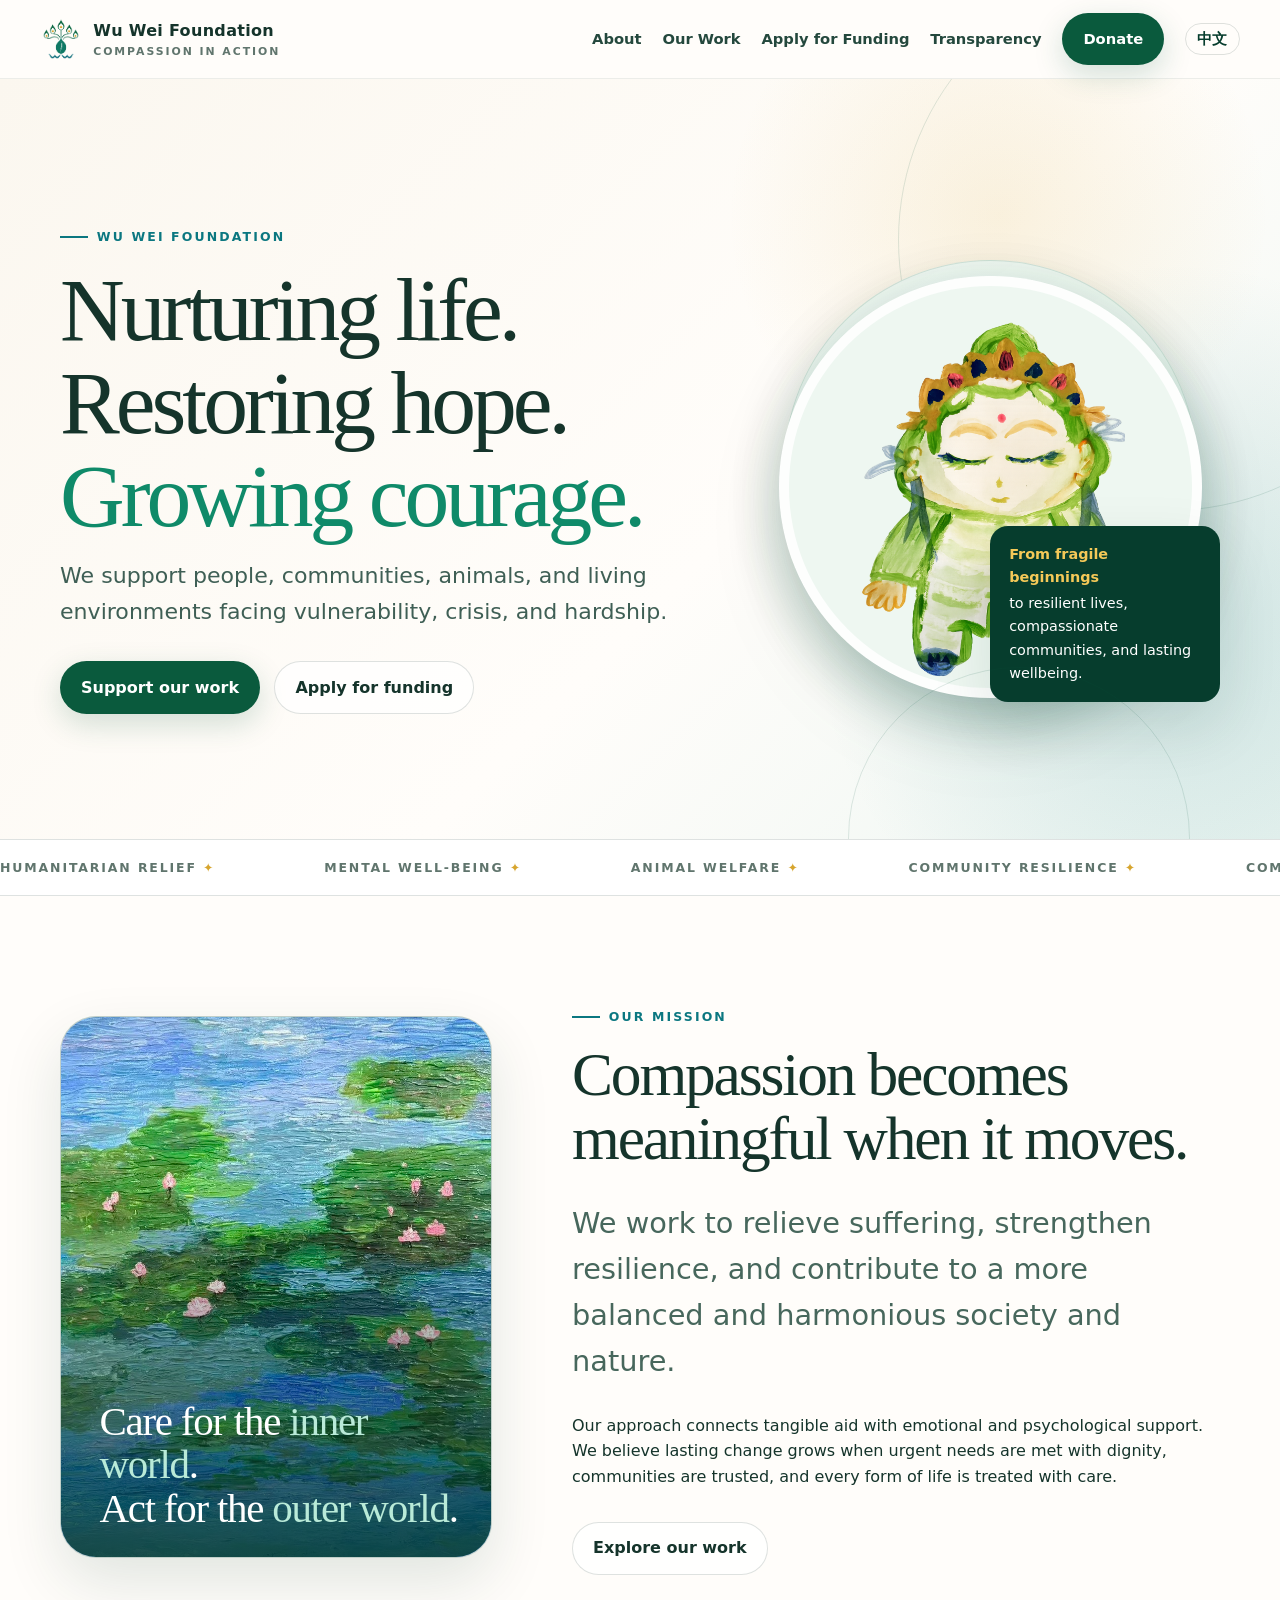
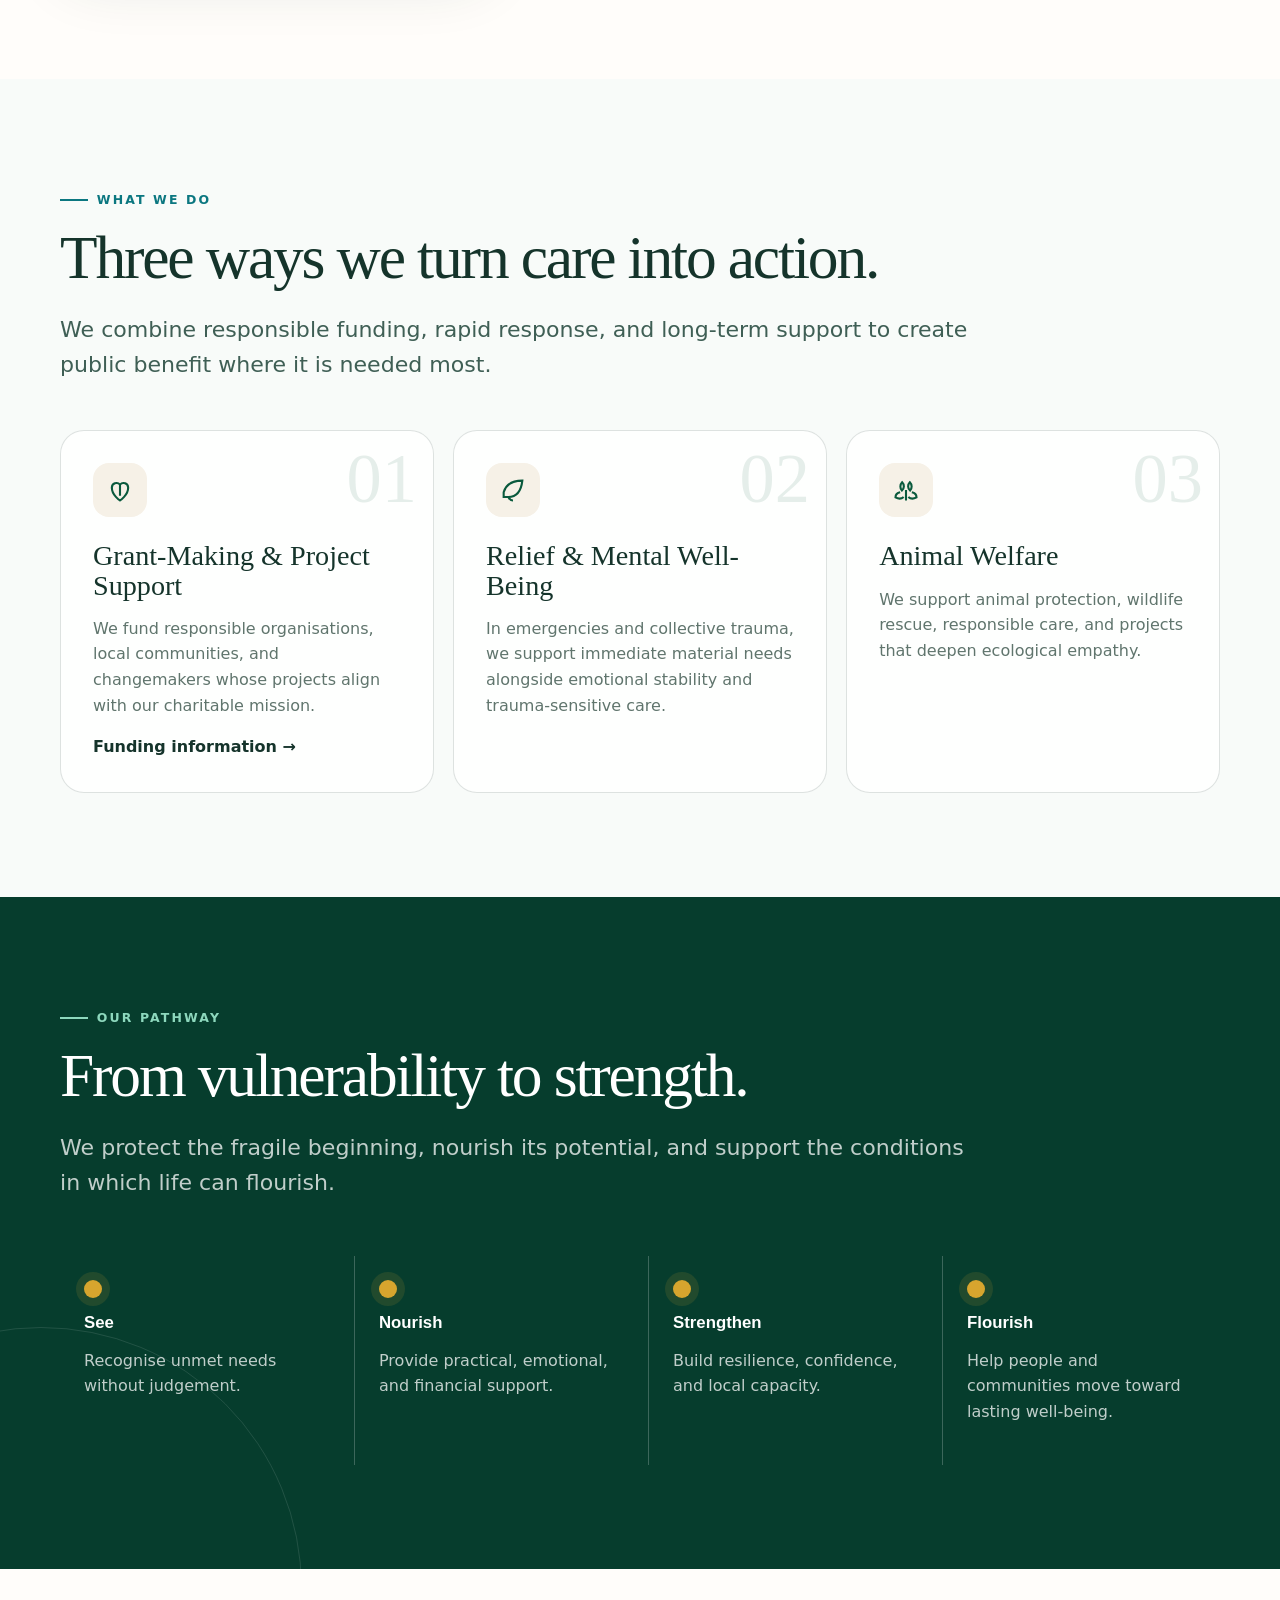
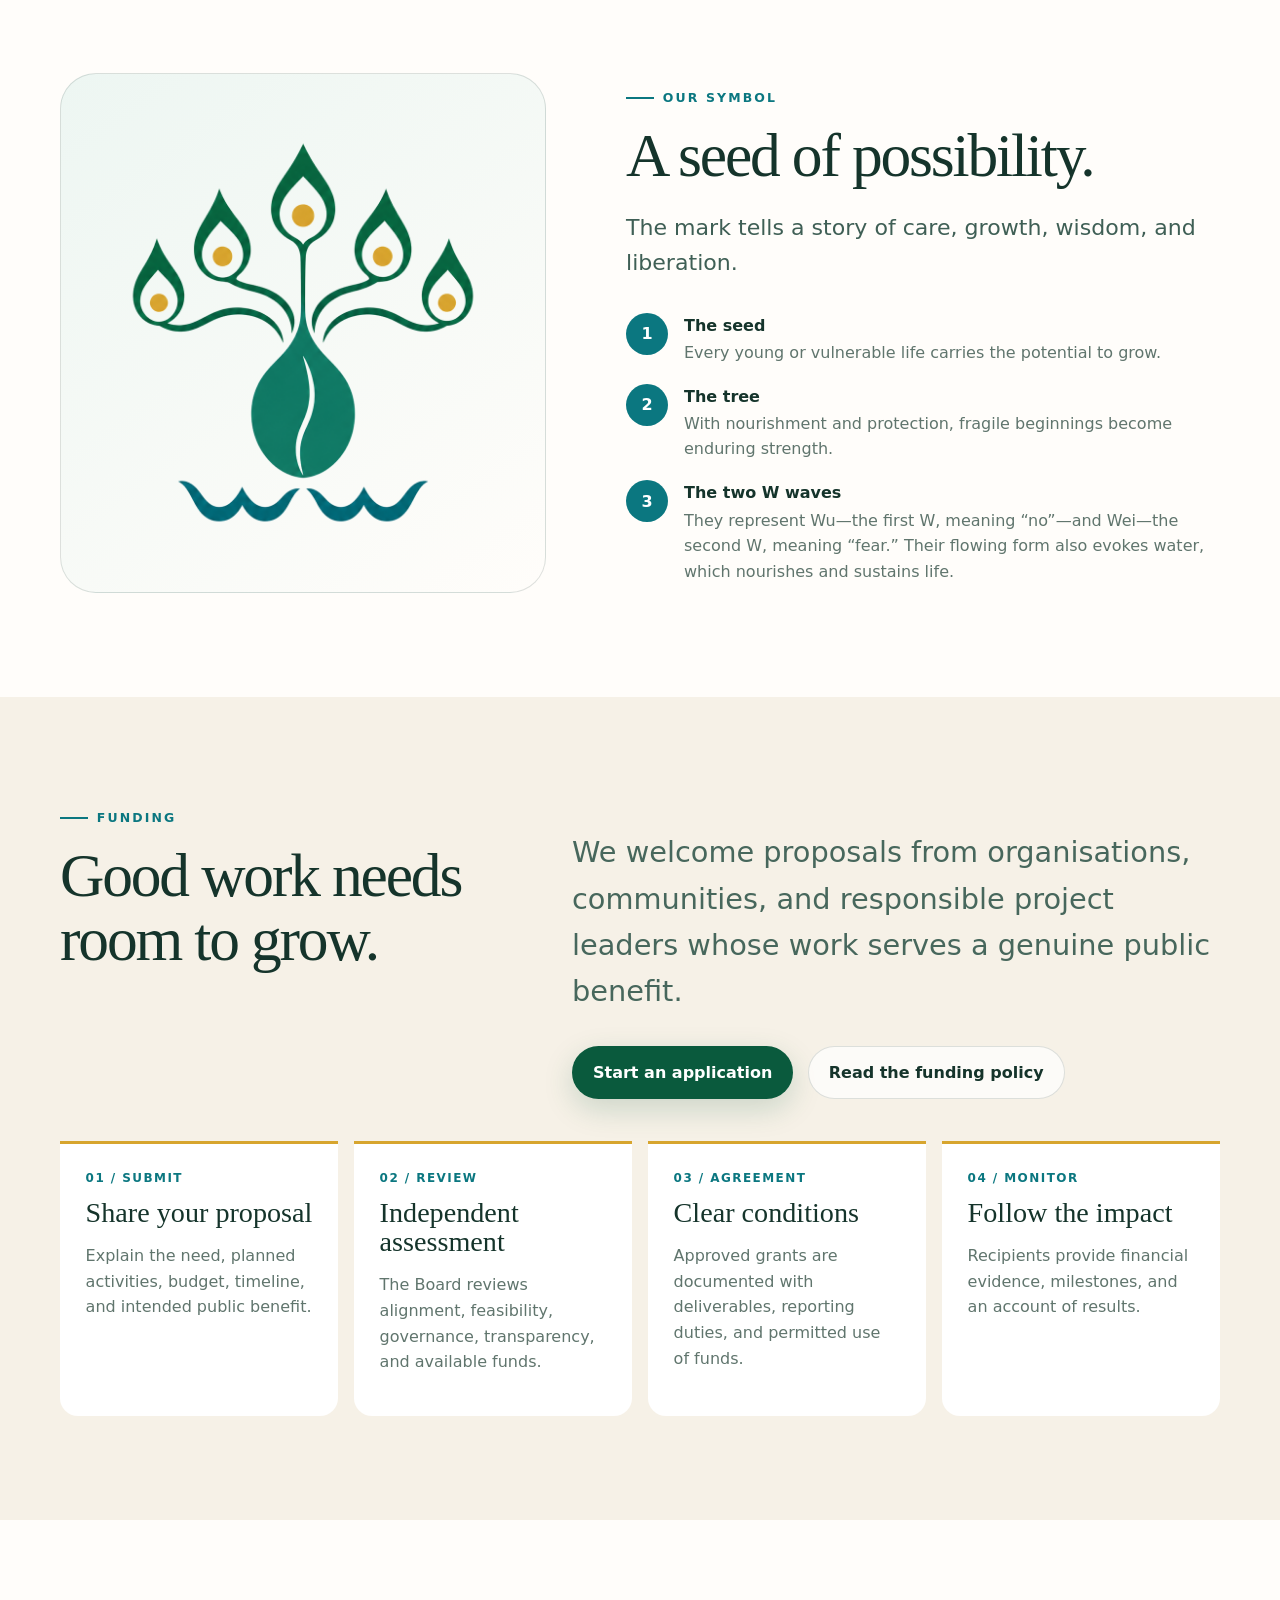
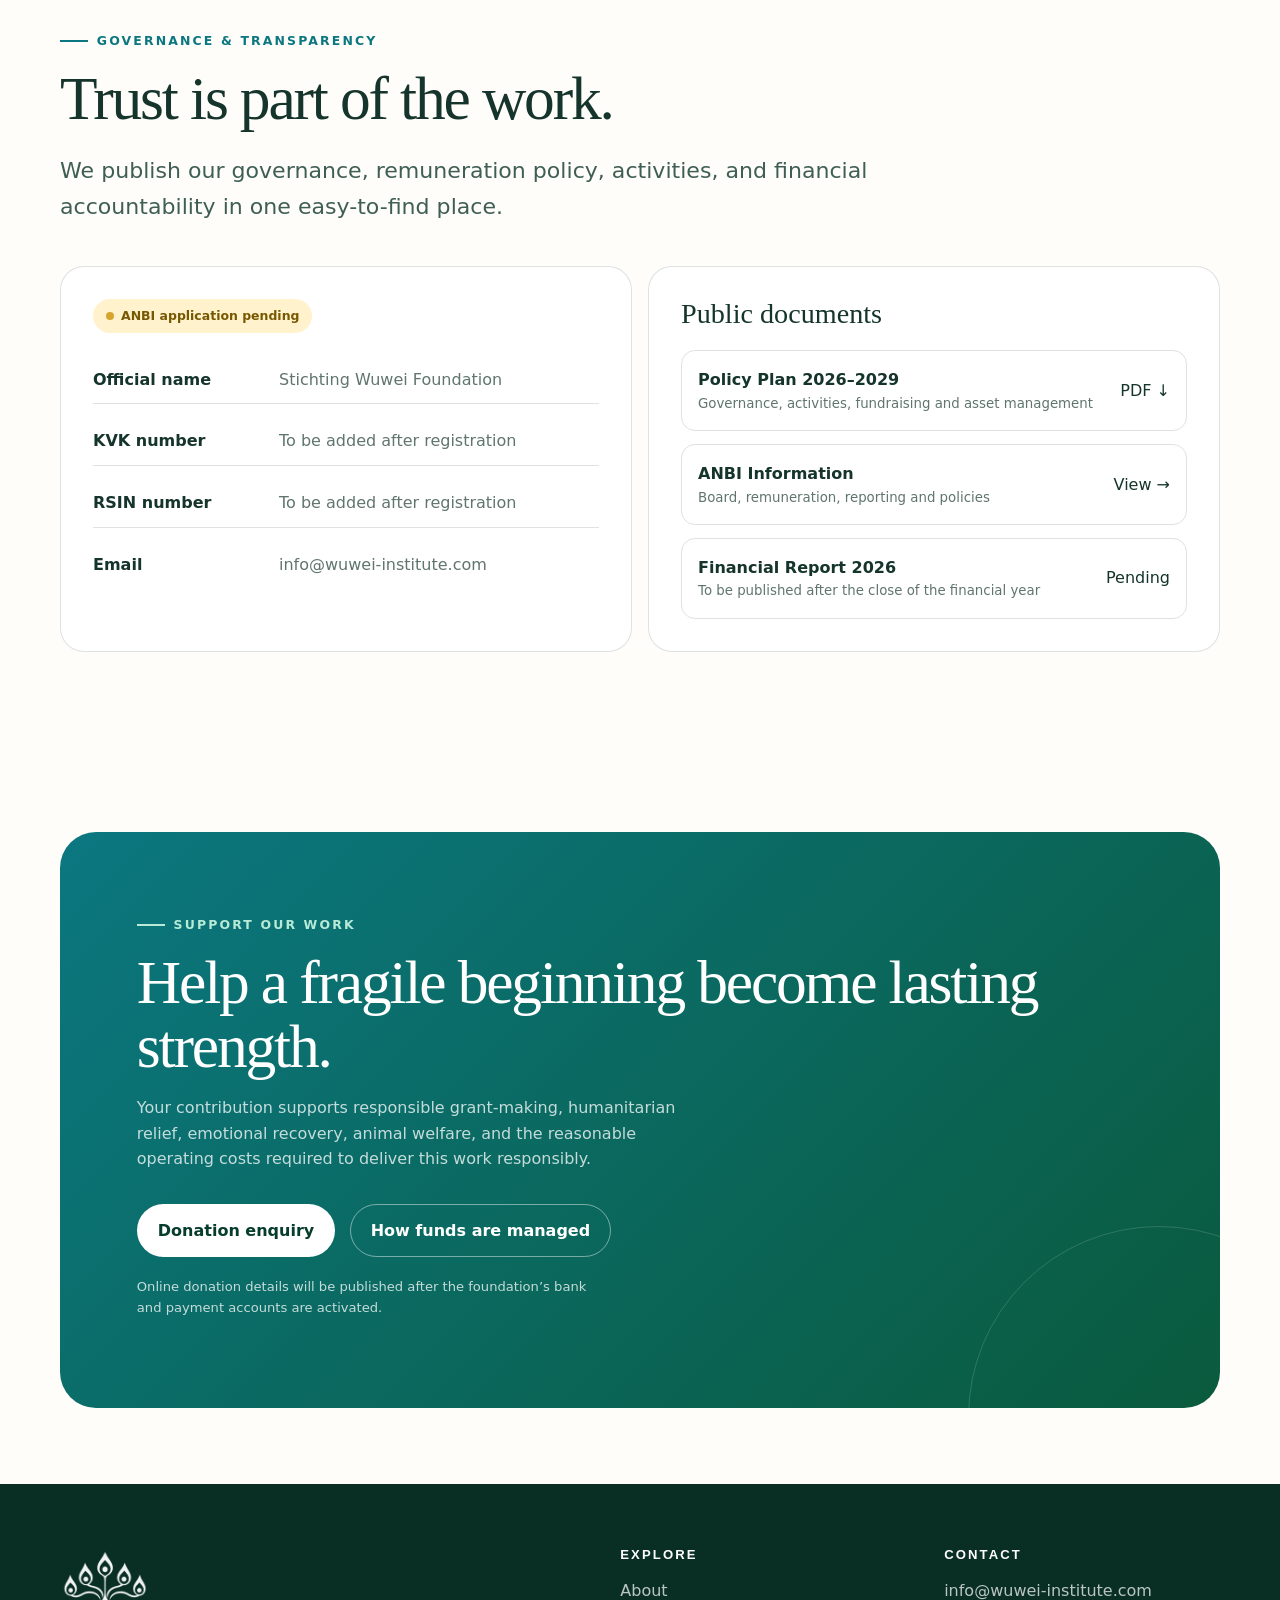
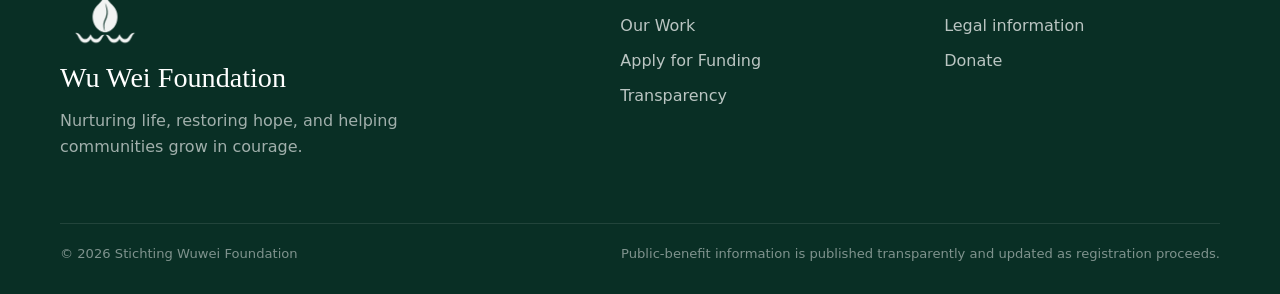
==== commit fb7f435d: "add bilingual option" ====
--- a/index.html
+++ b/index.html
@@ -1,224 +1,215 @@
-<!doctype html>
+<!DOCTYPE html>
+
 <html lang="en">
 <head>
-  <meta charset="utf-8">
-  <script>document.documentElement.classList.add('js')</script>
-  <meta name="viewport" content="width=device-width, initial-scale=1">
-  <meta name="description" content="Wuwei Foundation supports humanitarian relief, mental well-being, animal welfare, wildlife conservation, and community-led projects through compassionate action and responsible grant-making.">
-  <meta name="theme-color" content="#0a5a3d">
-  <meta property="og:image" content="assets/wuwei_square.png">
-  <title>Wuwei Foundation — Nurturing Life, Restoring Hope</title>
-  <link rel="icon" href="assets/icon-32.png" type="image/png">
-  <link rel="apple-touch-icon" href="assets/icon-180.png">
-  <link rel="manifest" href="site.webmanifest">
-  <link rel="stylesheet" href="assets/styles.css">
-</head>
+<meta charset="utf-8"/>
+<script>document.documentElement.classList.add('js')</script>
+<meta content="width=device-width, initial-scale=1" name="viewport"/>
+<meta content="Wu Wei Foundation supports humanitarian relief, mental well-being, animal welfare, wildlife conservation, and community-led projects through compassionate action and responsible grant-making." name="description"/>
+<meta content="#0a5a3d" name="theme-color"/>
+<meta content="assets/wuwei_square.png" property="og:image"/>
+<title>Wu Wei Foundation — Nurturing Life, Restoring Hope</title>
+<link href="assets/icon-32.png" rel="icon" type="image/png"/>
+<link href="assets/icon-180.png" rel="apple-touch-icon"/>
+<link href="site.webmanifest" rel="manifest"/>
+<link href="assets/styles.css" rel="stylesheet"/>
+<link href="index-zh.html" hreflang="zh-CN" rel="alternate"/></head>
 <body>
-  <a class="skip-link" href="#main">Skip to content</a>
-  <header class="site-header">
-    <div class="nav-wrap">
-      <a class="brand" href="index.html" aria-label="Wuwei Foundation home">
-        <img src="assets/wuwei-foundation-logo.png" alt="Wuwei Foundation symbol">
-        <span>Wuwei Foundation<small>COMPASSION IN ACTION</small></span>
-      </a>
-      <button class="nav-toggle" aria-label="Open navigation" aria-expanded="false"><span></span><span></span><span></span></button>
-      <nav class="site-nav" aria-label="Primary navigation">
-        <a href="#mission">About</a>
-        <a href="#work">Our Work</a>
-        <a href="apply.html">Apply for Funding</a>
-        <a href="transparency.html">Transparency</a>
-        <a class="btn btn-primary" href="#donate">Donate</a>
-      </nav>
-    </div>
-  </header>
-
-  <main id="main">
-    <section class="hero">
-      <div class="container hero-grid">
-        <div class="hero-copy reveal">
-          <span class="eyebrow">Wuwei Foundation</span>
-          <h1 class="hero-title">Nurturing life.<br>Restoring hope.<br><em>Growing courage.</em></h1>
-          <p class="lede">We support people, communities, animals, and living environments facing vulnerability, crisis, and hardship.</p>
-          <div class="button-row">
-            <a class="btn btn-primary" href="#donate">Support our work</a>
-            <a class="btn btn-secondary" href="apply.html">Apply for funding</a>
-          </div>
-        </div>
-        <div class="hero-art reveal">
-          <div class="halo"></div>
-          <img class="hero-circle-image" src="assets/tara.png" alt="Founder artwork of a meditative Tara-like figure" loading="eager">
-          <div class="hero-note"><strong>From fragile beginnings</strong>to resilient lives, compassionate communities, and lasting wellbeing.</div>
-        </div>
-      </div>
-    </section>
-
-    <div class="marquee" aria-hidden="true">
-      <div class="marquee-track">
-        <span>Humanitarian Relief <b>✦</b></span><span>Mental Well-Being <b>✦</b></span><span>Animal Welfare <b>✦</b></span><span>Community Resilience <b>✦</b></span><span>Compassionate Action <b>✦</b></span>
-        <span>Humanitarian Relief <b>✦</b></span><span>Mental Well-Being <b>✦</b></span><span>Animal Welfare <b>✦</b></span><span>Community Resilience <b>✦</b></span><span>Compassionate Action <b>✦</b></span>
-      </div>
-    </div>
-
-    <section id="mission" class="section">
-      <div class="container split mission-split">
-        <div class="mission-visual reveal">
-          <figure class="mission-artwork">
-            <img src="assets/9ebb9c61-6708-4b7a-875c-d8fecb398d93.jpg" alt="Original painting of water lilies floating across a calm green and blue pond">
-            <figcaption>Care for the <span>inner world</span>.<br>Act for the <span>outer world</span>.</figcaption>
-          </figure>
-        </div>
-        <div class="reveal">
-          <span class="eyebrow">Our mission</span>
-          <h2>Compassion becomes meaningful when it moves.</h2>
-          <p class="kicker">We work to relieve suffering, strengthen resilience, and contribute to a more balanced and harmonious society and nature.</p>
-          <p>Our approach connects tangible aid with emotional and psychological support. We believe lasting change grows when urgent needs are met with dignity, communities are trusted, and every form of life is treated with care.</p>
-          <div class="button-row"><a class="btn btn-secondary" href="#work">Explore our work</a></div>
-        </div>
-      </div>
-    </section>
-
-    <section id="work" class="section" style="background:#f8fbf9">
-      <div class="container">
-        <div class="reveal">
-          <span class="eyebrow">What we do</span>
-          <h2>Three ways we turn care into action.</h2>
-          <p class="lede">We combine responsible funding, rapid response, and long-term support to create public benefit where it is needed most.</p>
-        </div>
-        <div class="cards">
-          <article class="card reveal">
-            <span class="card-number">01</span>
-            <div class="card-icon" aria-hidden="true">
-              <svg viewBox="0 0 24 24" fill="none" stroke="currentColor" stroke-width="1.8"><path d="M12 21s7-4.7 7-11a4 4 0 0 0-7-2.6A4 4 0 0 0 5 10c0 6.3 7 11 7 11Z"/><path d="M12 7.4V17"/></svg>
-            </div>
-            <h3>Grant-Making & Project Support</h3>
-            <p>We fund responsible organisations, local communities, and changemakers whose projects align with our charitable mission.</p>
-            <a href="apply.html"><strong>Funding information →</strong></a>
-          </article>
-          <article class="card reveal">
-            <span class="card-number">02</span>
-            <div class="card-icon" aria-hidden="true">
-              <svg viewBox="0 0 24 24" fill="none" stroke="currentColor" stroke-width="1.8"><path d="M4 14c2-7 7-10 16-10-1 9-5 14-12 14H4v-4Z"/><path d="M8 18c1 2 2.5 3 4 3"/></svg>
-            </div>
-            <h3>Relief & Mental Well-Being</h3>
-            <p>In emergencies and collective trauma, we support immediate material needs alongside emotional stability and trauma-sensitive care.</p>
-          </article>
-          <article class="card reveal">
-            <span class="card-number">03</span>
-            <div class="card-icon" aria-hidden="true">
-              <svg viewBox="0 0 24 24" fill="none" stroke="currentColor" stroke-width="1.8"><path d="M8.5 12.5c-1.8-2-1.8-5.1.2-7.1 2 2 2 5.1-.2 7.1Z"/><path d="M15.5 12.5c1.8-2 1.8-5.1-.2-7.1-2 2-2 5.1.2 7.1Z"/><path d="M7 14c-2.4.5-4 2.1-4 4.3C5.9 20 8 19.8 10 18"/><path d="M17 14c2.4.5 4 2.1 4 4.3-2.9 1.7-5 1.5-7-.3"/><path d="M12 12v9"/></svg>
-            </div>
-            <h3>Animal Welfare</h3>
-            <p>We support animal protection, wildlife rescue, responsible care, and projects that deepen ecological empathy.</p>
-          </article>
-        </div>
-      </div>
-    </section>
-
-    <section class="section band">
-      <div class="container">
-        <div class="reveal">
-          <span class="eyebrow">Our pathway</span>
-          <h2>From vulnerability to strength.</h2>
-          <p class="lede">We protect the fragile beginning, nourish its potential, and support the conditions in which life can flourish.</p>
-        </div>
-        <div class="pathway">
-          <div class="step reveal"><div class="dot"></div><h3>See</h3><p>Recognise unmet needs without judgement.</p></div>
-          <div class="step reveal"><div class="dot"></div><h3>Nourish</h3><p>Provide practical, emotional, and financial support.</p></div>
-          <div class="step reveal"><div class="dot"></div><h3>Strengthen</h3><p>Build resilience, confidence, and local capacity.</p></div>
-          <div class="step reveal"><div class="dot"></div><h3>Flourish</h3><p>Help people and communities move toward lasting well-being.</p></div>
-        </div>
-      </div>
-    </section>
-
-    <section class="section">
-      <div class="container symbol-grid">
-        <div class="symbol-card reveal"><img src="assets/wuwei-foundation-logo.png" alt="Wuwei Foundation logo showing a seed, growing tree, and two W water waves"></div>
-        <div class="reveal">
-          <span class="eyebrow">Our symbol</span>
-          <h2>A seed of possibility.</h2>
-          <p class="lede">The mark tells a story of care, growth, wisdom, and liberation.</p>
-          <div class="symbol-points">
-            <div class="symbol-point"><span>1</span><div><strong>The seed</strong><p>Every young or vulnerable life carries the potential to grow.</p></div></div>
-            <div class="symbol-point"><span>2</span><div><strong>The tree</strong><p>With nourishment and protection, fragile beginnings become enduring strength.</p></div></div>
-            <div class="symbol-point"><span>3</span><div><strong>The two W waves</strong><p>They represent Wu—the first W, meaning “no”—and Wei—the second W, meaning “fear.” Their flowing form also evokes water, which nourishes and sustains life.</p></div></div>
-          </div>
-        </div>
-      </div>
-    </section>
-
-    <section class="section grants">
-      <div class="container">
-        <div class="split">
-          <div class="reveal">
-            <span class="eyebrow">Funding</span>
-            <h2>Good work needs room to grow.</h2>
-          </div>
-          <div class="reveal">
-            <p class="kicker">We welcome proposals from organisations, communities, and responsible project leaders whose work serves a genuine public benefit.</p>
-            <div class="button-row"><a class="btn btn-primary" href="apply.html">Start an application</a><a class="btn btn-secondary" href="transparency.html#funding-policy">Read the funding policy</a></div>
-          </div>
-        </div>
-        <div class="process">
-          <div class="process-item reveal"><b>01 / SUBMIT</b><h3>Share your proposal</h3><p>Explain the need, planned activities, budget, timeline, and intended public benefit.</p></div>
-          <div class="process-item reveal"><b>02 / REVIEW</b><h3>Independent assessment</h3><p>The Board reviews alignment, feasibility, governance, transparency, and available funds.</p></div>
-          <div class="process-item reveal"><b>03 / AGREEMENT</b><h3>Clear conditions</h3><p>Approved grants are documented with deliverables, reporting duties, and permitted use of funds.</p></div>
-          <div class="process-item reveal"><b>04 / MONITOR</b><h3>Follow the impact</h3><p>Recipients provide financial evidence, milestones, and an account of results.</p></div>
-        </div>
-      </div>
-    </section>
-
-    <section class="section" id="transparency">
-      <div class="container">
-        <div class="reveal">
-          <span class="eyebrow">Governance & transparency</span>
-          <h2>Trust is part of the work.</h2>
-          <p class="lede">We publish our governance, remuneration policy, activities, and financial accountability in one easy-to-find place.</p>
-        </div>
-        <div class="transparency-grid">
-          <div class="info-panel reveal">
-            <span class="status">ANBI application pending</span>
-            <dl class="info-list">
-              <div class="info-row"><dt>Official name</dt><dd>Stichting Wuwei Foundation</dd></div>
-              <div class="info-row"><dt>KVK number</dt><dd>To be added after registration</dd></div>
-              <div class="info-row"><dt>RSIN number</dt><dd>To be added after registration</dd></div>
-              <div class="info-row"><dt>Email</dt><dd><a href="mailto:info@wuwei-institute.com">info@wuwei-institute.com</a></dd></div>
-            </dl>
-          </div>
-          <div class="info-panel reveal">
-            <h3>Public documents</h3>
-            <div class="doc-list">
-              <a class="doc-link" href="documents/Wuwei_Foundation_Policy_Plan_2026-2029.pdf" download><span><strong>Policy Plan 2026–2029</strong><small>Governance, activities, fundraising and asset management</small></span><span>PDF ↓</span></a>
-              <a class="doc-link" href="transparency.html"><span><strong>ANBI Information</strong><small>Board, remuneration, reporting and policies</small></span><span>View →</span></a>
-              <span class="doc-link"><span><strong>Financial Report 2026</strong><small>To be published after the close of the financial year</small></span><span>Pending</span></span>
-            </div>
-          </div>
-        </div>
-      </div>
-    </section>
-
-    <section id="donate" class="section compact">
-      <div class="container">
-        <div class="cta reveal">
-          <span class="eyebrow" style="color:#b7ead7">Support our work</span>
-          <h2>Help a fragile beginning become lasting strength.</h2>
-          <p>Your contribution supports responsible grant-making, humanitarian relief, emotional recovery, animal welfare, and the reasonable operating costs required to deliver this work responsibly.</p>
-          <div class="button-row"><a class="btn btn-light" href="mailto:info@wuwei-institute.com?subject=Donation%20Enquiry">Donation enquiry</a><a class="btn btn-ghost-light" href="transparency.html">How funds are managed</a></div>
-          <p style="font-size:.82rem;margin-top:1.2rem">Online donation details will be published after the foundation’s bank and payment accounts are activated.</p>
-        </div>
-      </div>
-    </section>
-  </main>
-
-  <footer class="site-footer">
-    <div class="container">
-      <div class="footer-grid">
-        <div class="footer-brand"><img src="assets/wuwei-foundation-logo.png" alt="Wuwei Foundation symbol"><h3>Wuwei Foundation</h3><p>Nurturing life, restoring hope, and helping communities grow in courage.</p></div>
-        <div class="footer-col"><h3>Explore</h3><a href="#mission">About</a><a href="#work">Our Work</a><a href="apply.html">Apply for Funding</a><a href="transparency.html">Transparency</a></div>
-        <div class="footer-col"><h3>Contact</h3><a href="mailto:info@wuwei-institute.com">info@wuwei-institute.com</a><a href="transparency.html">Legal information</a><a href="#donate">Donate</a></div>
-      </div>
-      <div class="footer-bottom"><span>© <span data-year></span> Stichting Wuwei Foundation</span><span>Public-benefit information is published transparently and updated as registration proceeds.</span></div>
-    </div>
-  </footer>
-  <script src="assets/site.js"></script>
+<a class="skip-link" href="#main">Skip to content</a>
+<header class="site-header">
+<div class="nav-wrap">
+<a aria-label="Wu Wei Foundation home" class="brand" href="index.html">
+<img alt="Wu Wei Foundation symbol" src="assets/wuwei-foundation-logo.png"/>
+<span>Wu Wei Foundation<small>COMPASSION IN ACTION</small></span>
+</a>
+<button aria-expanded="false" aria-label="Open navigation" class="nav-toggle"><span></span><span></span><span></span></button>
+<nav aria-label="Primary navigation" class="site-nav">
+<a href="#mission">About</a>
+<a href="#work">Our Work</a>
+<a href="apply.html">Apply for Funding</a>
+<a href="transparency.html">Transparency</a>
+<a class="btn btn-primary" href="#donate">Donate</a>
+<a aria-label="切换到中文" class="lang-switch" href="index-zh.html" hreflang="zh-CN" lang="zh-CN">中文</a></nav>
+</div>
+</header>
+<main id="main">
+<section class="hero">
+<div class="container hero-grid">
+<div class="hero-copy reveal">
+<span class="eyebrow">Wu Wei Foundation</span>
+<h1 class="hero-title">Nurturing life.<br/>Restoring hope.<br/><em>Growing courage.</em></h1>
+<p class="lede">We support people, communities, animals, and living environments facing vulnerability, crisis, and hardship.</p>
+<div class="button-row">
+<a class="btn btn-primary" href="#donate">Support our work</a>
+<a class="btn btn-secondary" href="apply.html">Apply for funding</a>
+</div>
+</div>
+<div class="hero-art reveal">
+<div class="halo"></div>
+<img alt="Founder artwork of a meditative Tara-like figure" class="hero-circle-image" loading="eager" src="assets/tara.png"/>
+<div class="hero-note"><strong>From fragile beginnings</strong>to resilient lives, compassionate communities, and lasting wellbeing.</div>
+</div>
+</div>
+</section>
+<div aria-hidden="true" class="marquee">
+<div class="marquee-track">
+<span>Humanitarian Relief <b>✦</b></span><span>Mental Well-Being <b>✦</b></span><span>Animal Welfare <b>✦</b></span><span>Community Resilience <b>✦</b></span><span>Compassionate Action <b>✦</b></span>
+<span>Humanitarian Relief <b>✦</b></span><span>Mental Well-Being <b>✦</b></span><span>Animal Welfare <b>✦</b></span><span>Community Resilience <b>✦</b></span><span>Compassionate Action <b>✦</b></span>
+</div>
+</div>
+<section class="section" id="mission">
+<div class="container split mission-split">
+<div class="mission-visual reveal">
+<figure class="mission-artwork">
+<img alt="Original painting of water lilies floating across a calm green and blue pond" src="assets/9ebb9c61-6708-4b7a-875c-d8fecb398d93.jpg"/>
+<figcaption>Care for the <span>inner world</span>.<br/>Act for the <span>outer world</span>.</figcaption>
+</figure>
+</div>
+<div class="reveal">
+<span class="eyebrow">Our mission</span>
+<h2>Compassion becomes meaningful when it moves.</h2>
+<p class="kicker">We work to relieve suffering, strengthen resilience, and contribute to a more balanced and harmonious society and nature.</p>
+<p>Our approach connects tangible aid with emotional and psychological support. We believe lasting change grows when urgent needs are met with dignity, communities are trusted, and every form of life is treated with care.</p>
+<div class="button-row"><a class="btn btn-secondary" href="#work">Explore our work</a></div>
+</div>
+</div>
+</section>
+<section class="section" id="work" style="background:#f8fbf9">
+<div class="container">
+<div class="reveal">
+<span class="eyebrow">What we do</span>
+<h2>Three ways we turn care into action.</h2>
+<p class="lede">We combine responsible funding, rapid response, and long-term support to create public benefit where it is needed most.</p>
+</div>
+<div class="cards">
+<article class="card reveal">
+<span class="card-number">01</span>
+<div aria-hidden="true" class="card-icon">
+<svg fill="none" stroke="currentColor" stroke-width="1.8" viewbox="0 0 24 24"><path d="M12 21s7-4.7 7-11a4 4 0 0 0-7-2.6A4 4 0 0 0 5 10c0 6.3 7 11 7 11Z"></path><path d="M12 7.4V17"></path></svg>
+</div>
+<h3>Grant-Making &amp; Project Support</h3>
+<p>We fund responsible organisations, local communities, and changemakers whose projects align with our charitable mission.</p>
+<a href="apply.html"><strong>Funding information →</strong></a>
+</article>
+<article class="card reveal">
+<span class="card-number">02</span>
+<div aria-hidden="true" class="card-icon">
+<svg fill="none" stroke="currentColor" stroke-width="1.8" viewbox="0 0 24 24"><path d="M4 14c2-7 7-10 16-10-1 9-5 14-12 14H4v-4Z"></path><path d="M8 18c1 2 2.5 3 4 3"></path></svg>
+</div>
+<h3>Relief &amp; Mental Well-Being</h3>
+<p>In emergencies and collective trauma, we support immediate material needs alongside emotional stability and trauma-sensitive care.</p>
+</article>
+<article class="card reveal">
+<span class="card-number">03</span>
+<div aria-hidden="true" class="card-icon">
+<svg fill="none" stroke="currentColor" stroke-width="1.8" viewbox="0 0 24 24"><path d="M8.5 12.5c-1.8-2-1.8-5.1.2-7.1 2 2 2 5.1-.2 7.1Z"></path><path d="M15.5 12.5c1.8-2 1.8-5.1-.2-7.1-2 2-2 5.1.2 7.1Z"></path><path d="M7 14c-2.4.5-4 2.1-4 4.3C5.9 20 8 19.8 10 18"></path><path d="M17 14c2.4.5 4 2.1 4 4.3-2.9 1.7-5 1.5-7-.3"></path><path d="M12 12v9"></path></svg>
+</div>
+<h3>Animal Welfare</h3>
+<p>We support animal protection, wildlife rescue, responsible care, and projects that deepen ecological empathy.</p>
+</article>
+</div>
+</div>
+</section>
+<section class="section band">
+<div class="container">
+<div class="reveal">
+<span class="eyebrow">Our pathway</span>
+<h2>From vulnerability to strength.</h2>
+<p class="lede">We protect the fragile beginning, nourish its potential, and support the conditions in which life can flourish.</p>
+</div>
+<div class="pathway">
+<div class="step reveal"><div class="dot"></div><h3>See</h3><p>Recognise unmet needs without judgement.</p></div>
+<div class="step reveal"><div class="dot"></div><h3>Nourish</h3><p>Provide practical, emotional, and financial support.</p></div>
+<div class="step reveal"><div class="dot"></div><h3>Strengthen</h3><p>Build resilience, confidence, and local capacity.</p></div>
+<div class="step reveal"><div class="dot"></div><h3>Flourish</h3><p>Help people and communities move toward lasting well-being.</p></div>
+</div>
+</div>
+</section>
+<section class="section">
+<div class="container symbol-grid">
+<div class="symbol-card reveal"><img alt="Wu Wei Foundation logo showing a seed, growing tree, and two W water waves" src="assets/wuwei-foundation-logo.png"/></div>
+<div class="reveal">
+<span class="eyebrow">Our symbol</span>
+<h2>A seed of possibility.</h2>
+<p class="lede">The mark tells a story of care, growth, wisdom, and liberation.</p>
+<div class="symbol-points">
+<div class="symbol-point"><span>1</span><div><strong>The seed</strong><p>Every young or vulnerable life carries the potential to grow.</p></div></div>
+<div class="symbol-point"><span>2</span><div><strong>The tree</strong><p>With nourishment and protection, fragile beginnings become enduring strength.</p></div></div>
+<div class="symbol-point"><span>3</span><div><strong>The two W waves</strong><p>They represent Wu—the first W, meaning “no”—and Wei—the second W, meaning “fear.” Their flowing form also evokes water, which nourishes and sustains life.</p></div></div>
+</div>
+</div>
+</div>
+</section>
+<section class="section grants">
+<div class="container">
+<div class="split">
+<div class="reveal">
+<span class="eyebrow">Funding</span>
+<h2>Good work needs room to grow.</h2>
+</div>
+<div class="reveal">
+<p class="kicker">We welcome proposals from organisations, communities, and responsible project leaders whose work serves a genuine public benefit.</p>
+<div class="button-row"><a class="btn btn-primary" href="apply.html">Start an application</a><a class="btn btn-secondary" href="transparency.html#funding-policy">Read the funding policy</a></div>
+</div>
+</div>
+<div class="process">
+<div class="process-item reveal"><b>01 / SUBMIT</b><h3>Share your proposal</h3><p>Explain the need, planned activities, budget, timeline, and intended public benefit.</p></div>
+<div class="process-item reveal"><b>02 / REVIEW</b><h3>Independent assessment</h3><p>The Board reviews alignment, feasibility, governance, transparency, and available funds.</p></div>
+<div class="process-item reveal"><b>03 / AGREEMENT</b><h3>Clear conditions</h3><p>Approved grants are documented with deliverables, reporting duties, and permitted use of funds.</p></div>
+<div class="process-item reveal"><b>04 / MONITOR</b><h3>Follow the impact</h3><p>Recipients provide financial evidence, milestones, and an account of results.</p></div>
+</div>
+</div>
+</section>
+<section class="section" id="transparency">
+<div class="container">
+<div class="reveal">
+<span class="eyebrow">Governance &amp; transparency</span>
+<h2>Trust is part of the work.</h2>
+<p class="lede">We publish our governance, remuneration policy, activities, and financial accountability in one easy-to-find place.</p>
+</div>
+<div class="transparency-grid">
+<div class="info-panel reveal">
+<span class="status">ANBI application pending</span>
+<dl class="info-list">
+<div class="info-row"><dt>Official name</dt><dd>Stichting Wuwei Foundation</dd></div>
+<div class="info-row"><dt>KVK number</dt><dd>To be added after registration</dd></div>
+<div class="info-row"><dt>RSIN number</dt><dd>To be added after registration</dd></div>
+<div class="info-row"><dt>Email</dt><dd><a href="mailto:info@wuwei-institute.com">info@wuwei-institute.com</a></dd></div>
+</dl>
+</div>
+<div class="info-panel reveal">
+<h3>Public documents</h3>
+<div class="doc-list">
+<a class="doc-link" download="" href="documents/Wuwei_Foundation_Policy_Plan_2026-2029.pdf"><span><strong>Policy Plan 2026–2029</strong><small>Governance, activities, fundraising and asset management</small></span><span>PDF ↓</span></a>
+<a class="doc-link" href="transparency.html"><span><strong>ANBI Information</strong><small>Board, remuneration, reporting and policies</small></span><span>View →</span></a>
+<span class="doc-link"><span><strong>Financial Report 2026</strong><small>To be published after the close of the financial year</small></span><span>Pending</span></span>
+</div>
+</div>
+</div>
+</div>
+</section>
+<section class="section compact" id="donate">
+<div class="container">
+<div class="cta reveal">
+<span class="eyebrow" style="color:#b7ead7">Support our work</span>
+<h2>Help a fragile beginning become lasting strength.</h2>
+<p>Your contribution supports responsible grant-making, humanitarian relief, emotional recovery, animal welfare, and the reasonable operating costs required to deliver this work responsibly.</p>
+<div class="button-row"><a class="btn btn-light" href="mailto:info@wuwei-institute.com?subject=Donation%20Enquiry">Donation enquiry</a><a class="btn btn-ghost-light" href="transparency.html">How funds are managed</a></div>
+<p style="font-size:.82rem;margin-top:1.2rem">Online donation details will be published after the foundation’s bank and payment accounts are activated.</p>
+</div>
+</div>
+</section>
+</main>
+<footer class="site-footer">
+<div class="container">
+<div class="footer-grid">
+<div class="footer-brand"><img alt="Wu Wei Foundation symbol" src="assets/wuwei-foundation-logo.png"/><h3>Wu Wei Foundation</h3><p>Nurturing life, restoring hope, and helping communities grow in courage.</p></div>
+<div class="footer-col"><h3>Explore</h3><a href="#mission">About</a><a href="#work">Our Work</a><a href="apply.html">Apply for Funding</a><a href="transparency.html">Transparency</a></div>
+<div class="footer-col"><h3>Contact</h3><a href="mailto:info@wuwei-institute.com">info@wuwei-institute.com</a><a href="transparency.html">Legal information</a><a href="#donate">Donate</a></div>
+</div>
+<div class="footer-bottom"><span>© <span data-year=""></span> Stichting Wuwei Foundation</span><span>Public-benefit information is published transparently and updated as registration proceeds.</span></div>
+</div>
+</footer>
+<script src="assets/site.js"></script>
 </body>
 </html>
--- a/assets/styles.css
+++ b/assets/styles.css
@@ -429,3 +429,39 @@
   background: #eef7f1;
 }
 
+
+
+/* Bilingual navigation and Chinese typography */
+.site-nav .lang-switch {
+  min-width: 48px;
+  padding: .48rem .72rem;
+  border: 1px solid var(--line);
+  border-radius: 999px;
+  text-align: center;
+  color: var(--forest-deep);
+  font-weight: 800;
+  line-height: 1;
+}
+.site-nav .lang-switch:hover,
+.site-nav .lang-switch:focus {
+  border-color: var(--jade);
+  background: rgba(15,138,105,.08);
+  color: var(--forest-deep);
+}
+html[lang^="zh"] body {
+  font-family: "PingFang SC", "Hiragino Sans GB", "Microsoft YaHei", "Noto Sans CJK SC", Inter, sans-serif;
+  letter-spacing: .01em;
+}
+html[lang^="zh"] h1,
+html[lang^="zh"] h2,
+html[lang^="zh"] h3,
+html[lang^="zh"] .quote-block,
+html[lang^="zh"] .mission-artwork figcaption {
+  font-family: "Songti SC", "STSong", "Noto Serif CJK SC", Georgia, serif;
+  letter-spacing: -.015em;
+}
+html[lang^="zh"] .eyebrow { letter-spacing: .12em; }
+html[lang^="zh"] .marquee span { letter-spacing: .1em; }
+@media (max-width: 960px) {
+  .site-nav .lang-switch { width: 100%; padding: .8rem 1rem; }
+}
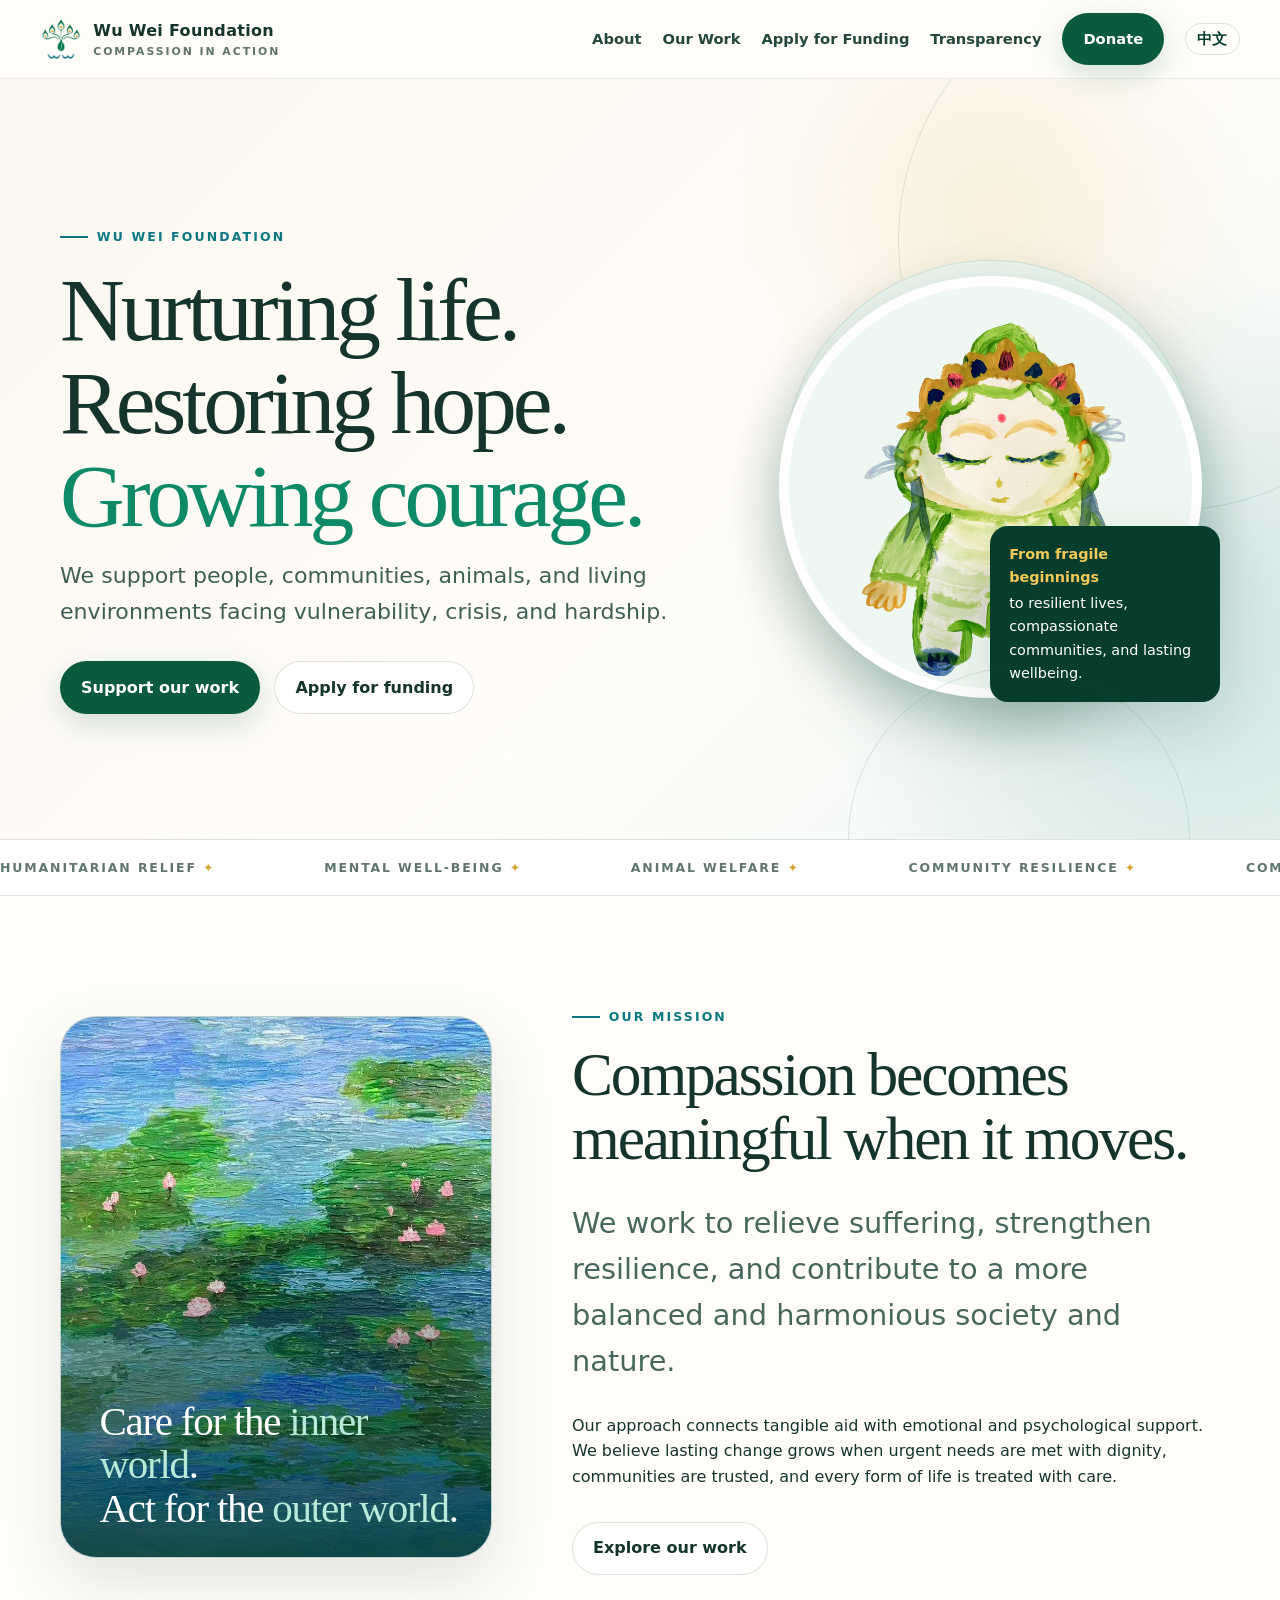
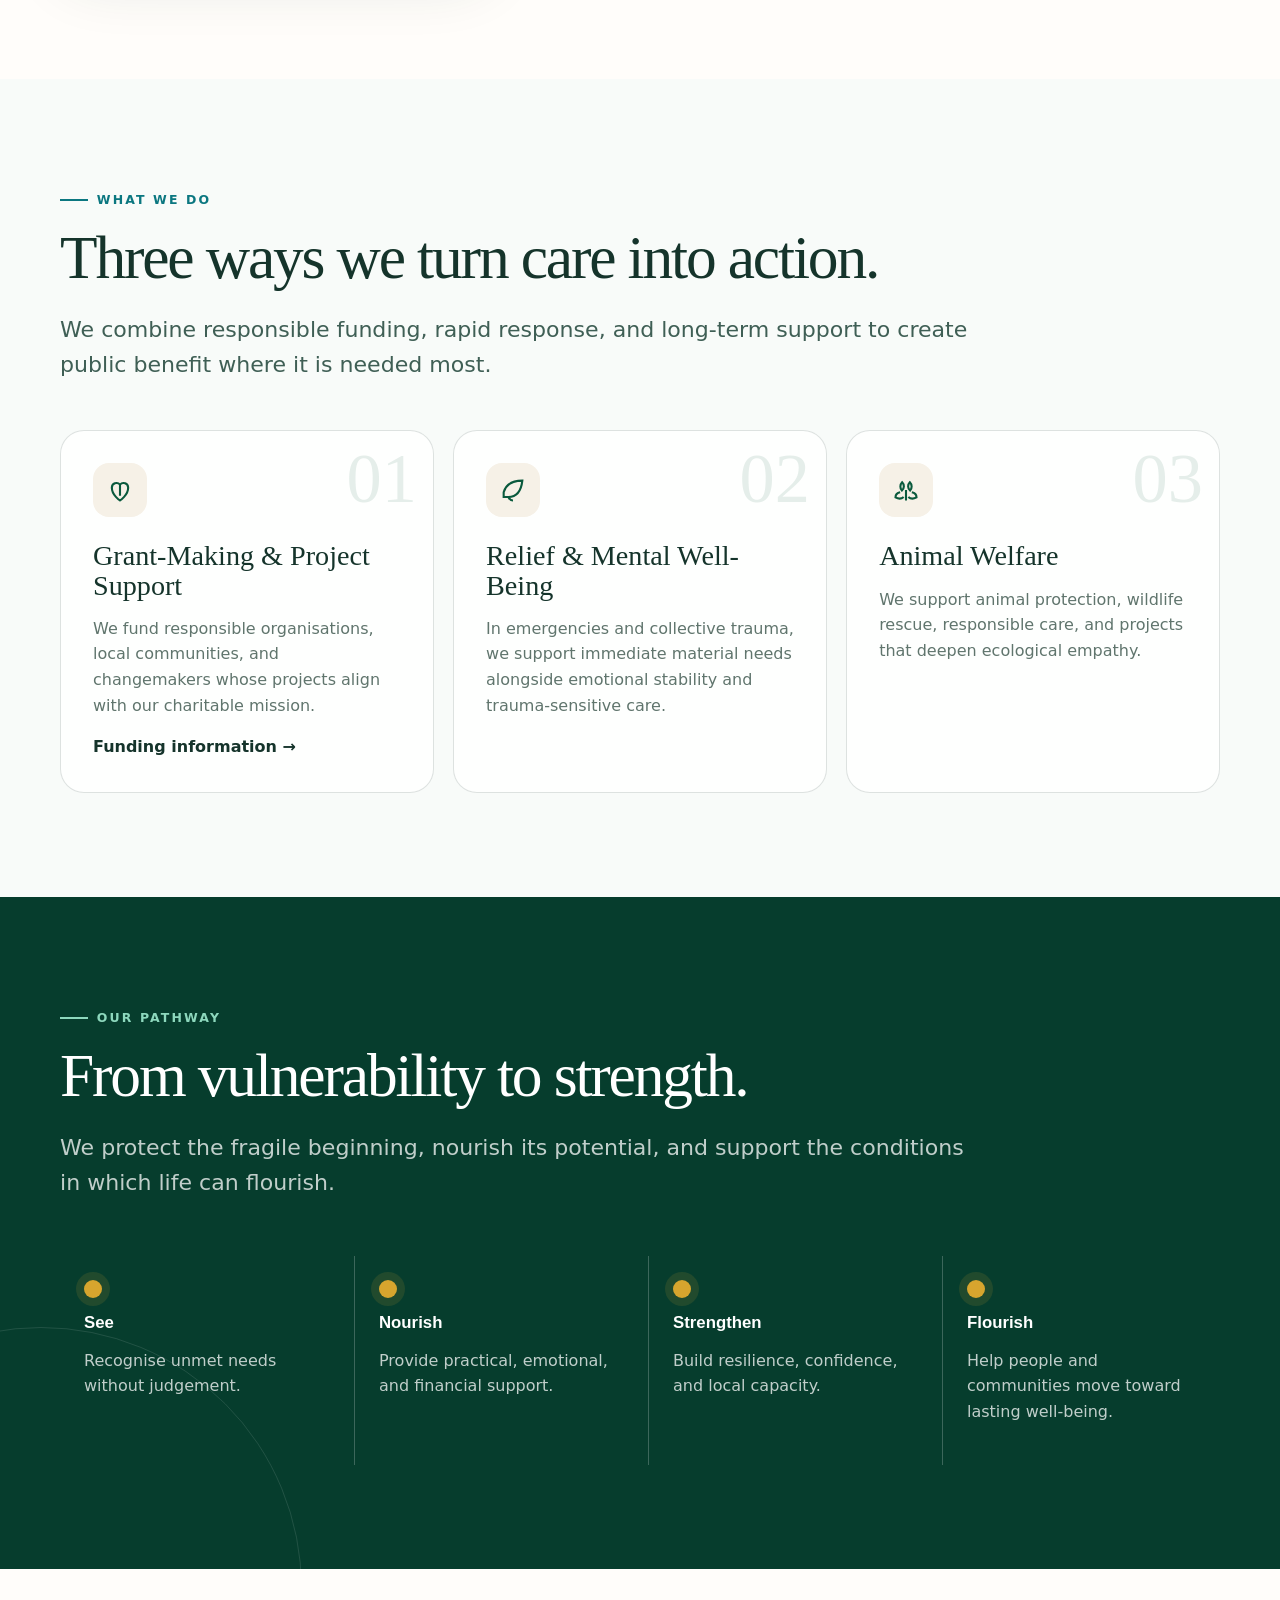
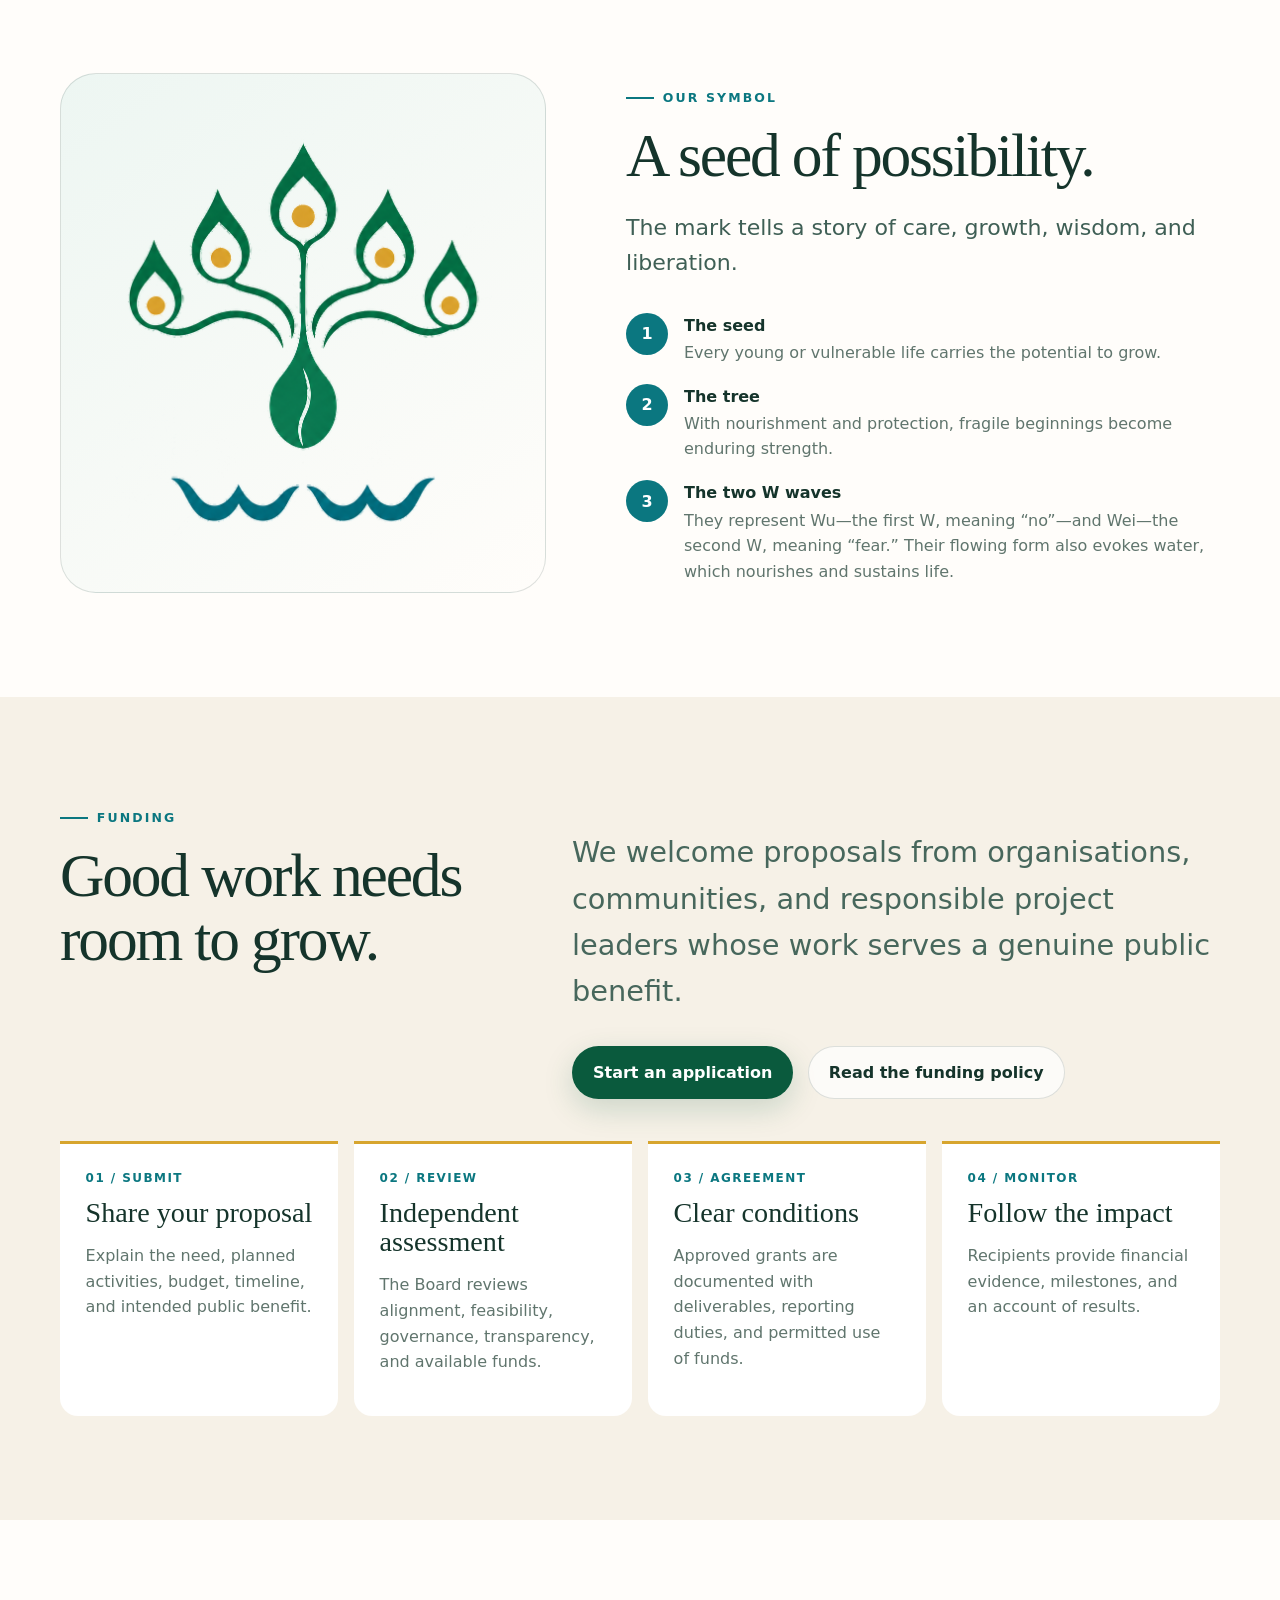
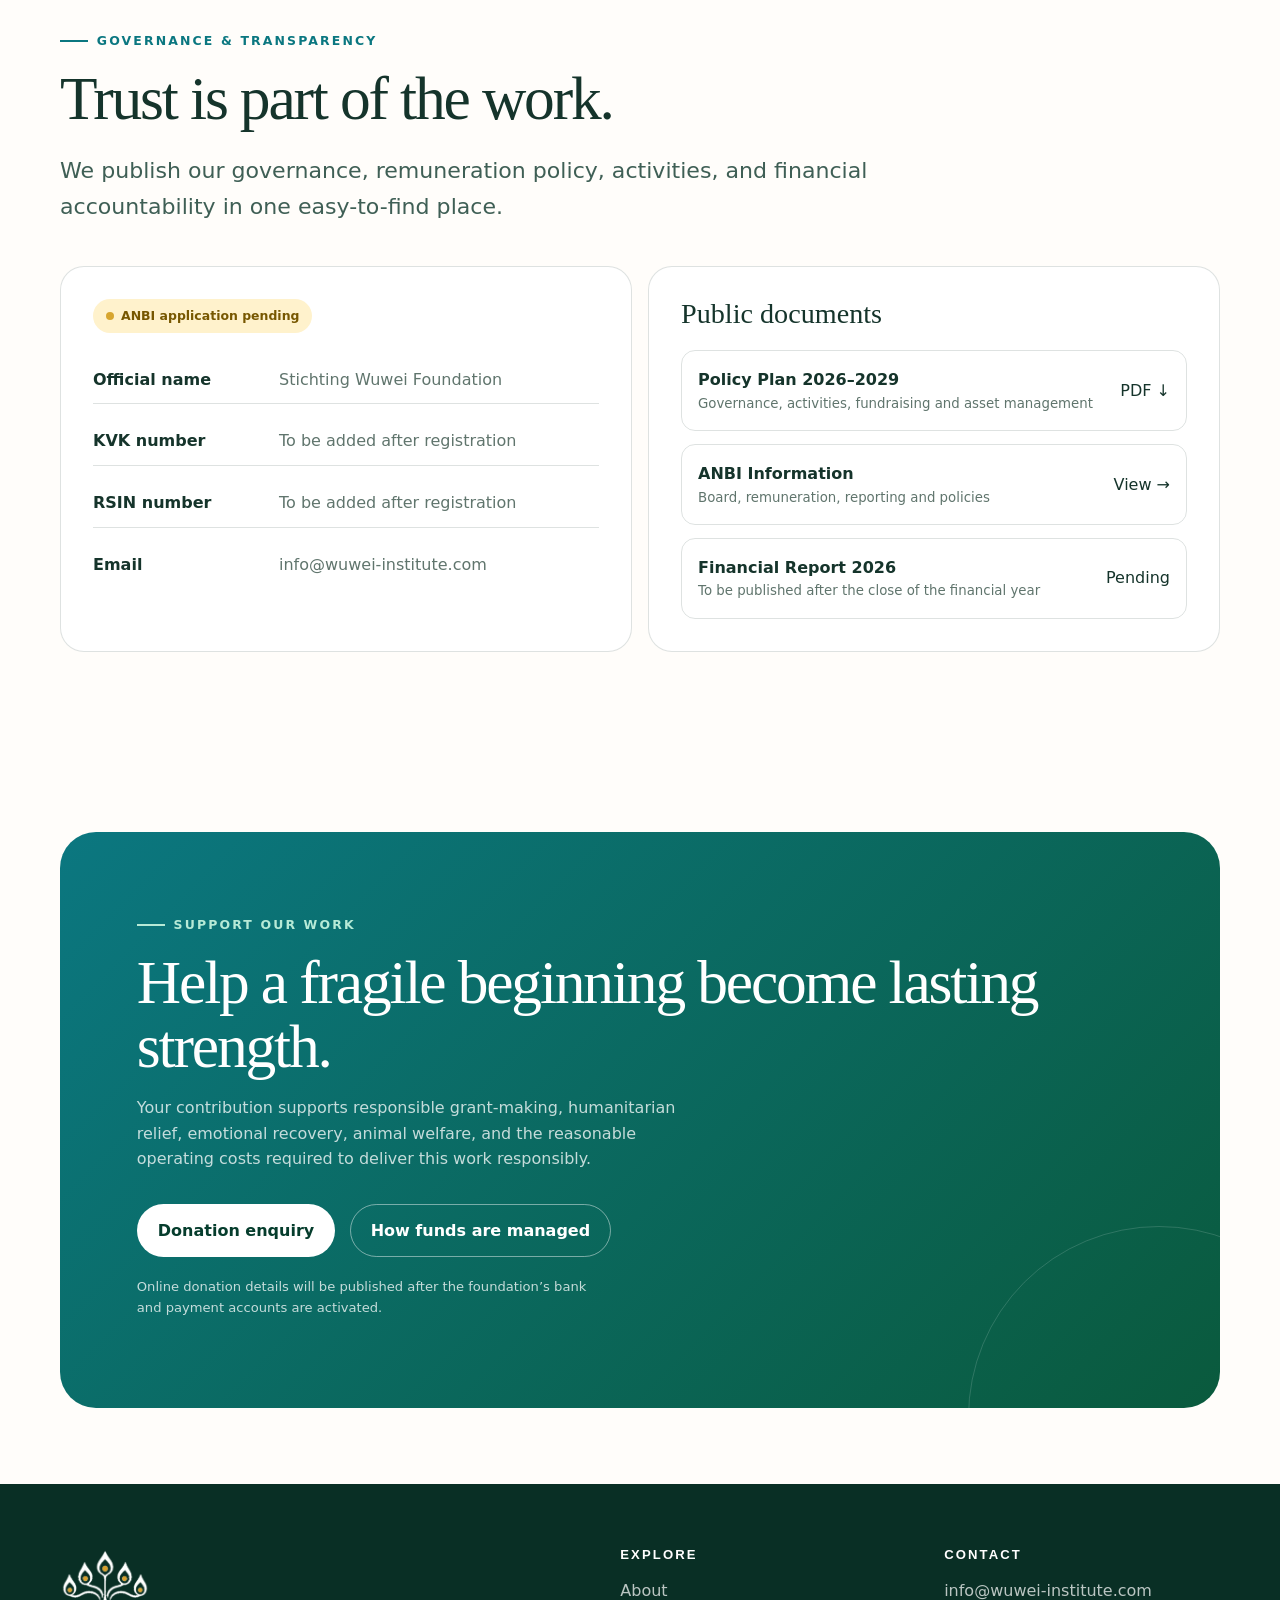
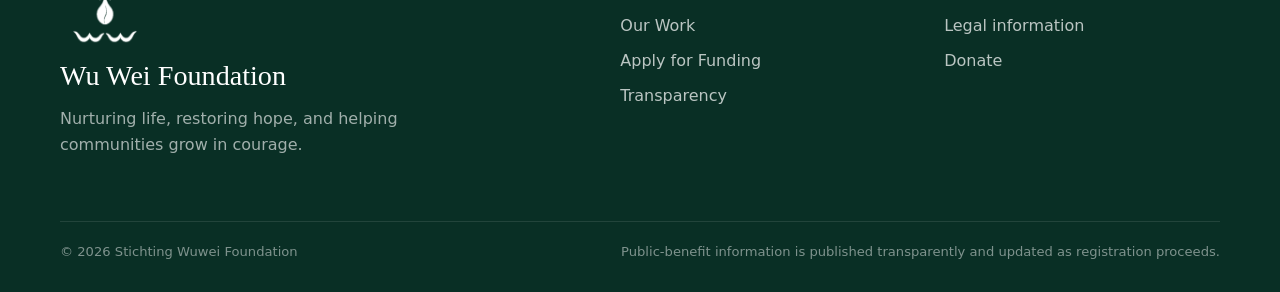
==== commit 4e28a2e8: "Add files via upload" ====
--- a/index.html
+++ b/index.html
@@ -203,7 +203,7 @@
 <footer class="site-footer">
 <div class="container">
 <div class="footer-grid">
-<div class="footer-brand"><img alt="Wu Wei Foundation symbol" src="assets/wuwei-foundation-logo.png"/><h3>Wu Wei Foundation</h3><p>Nurturing life, restoring hope, and helping communities grow in courage.</p></div>
+<div class="footer-brand"><img alt="Wu Wei Foundation symbol" src="assets/wuwei-foundation-logo-light.png"/><h3>Wu Wei Foundation</h3><p>Nurturing life, restoring hope, and helping communities grow in courage.</p></div>
 <div class="footer-col"><h3>Explore</h3><a href="#mission">About</a><a href="#work">Our Work</a><a href="apply.html">Apply for Funding</a><a href="transparency.html">Transparency</a></div>
 <div class="footer-col"><h3>Contact</h3><a href="mailto:info@wuwei-institute.com">info@wuwei-institute.com</a><a href="transparency.html">Legal information</a><a href="#donate">Donate</a></div>
 </div>
--- a/assets/styles.css
+++ b/assets/styles.css
@@ -238,7 +238,7 @@
 
 .site-footer { background: #092f25; color: #fff; padding: 64px 0 30px; }
 .footer-grid { display: grid; grid-template-columns: 1.3fr .7fr .7fr; gap: 3rem; }
-.footer-brand img { width: 90px; margin-bottom: 1rem; filter: brightness(0) invert(1); opacity: .95; }
+.footer-brand img { width: 90px; margin-bottom: 1rem; filter: none; opacity: 1; }
 .footer-brand p { color: rgba(255,255,255,.62); max-width: 38ch; }
 .footer-col h3 { font-family: Inter, sans-serif; font-size: .82rem; text-transform: uppercase; letter-spacing: .16em; font-weight: 800; }
 .footer-col a { display: block; margin: .6rem 0; color: rgba(255,255,255,.72); }
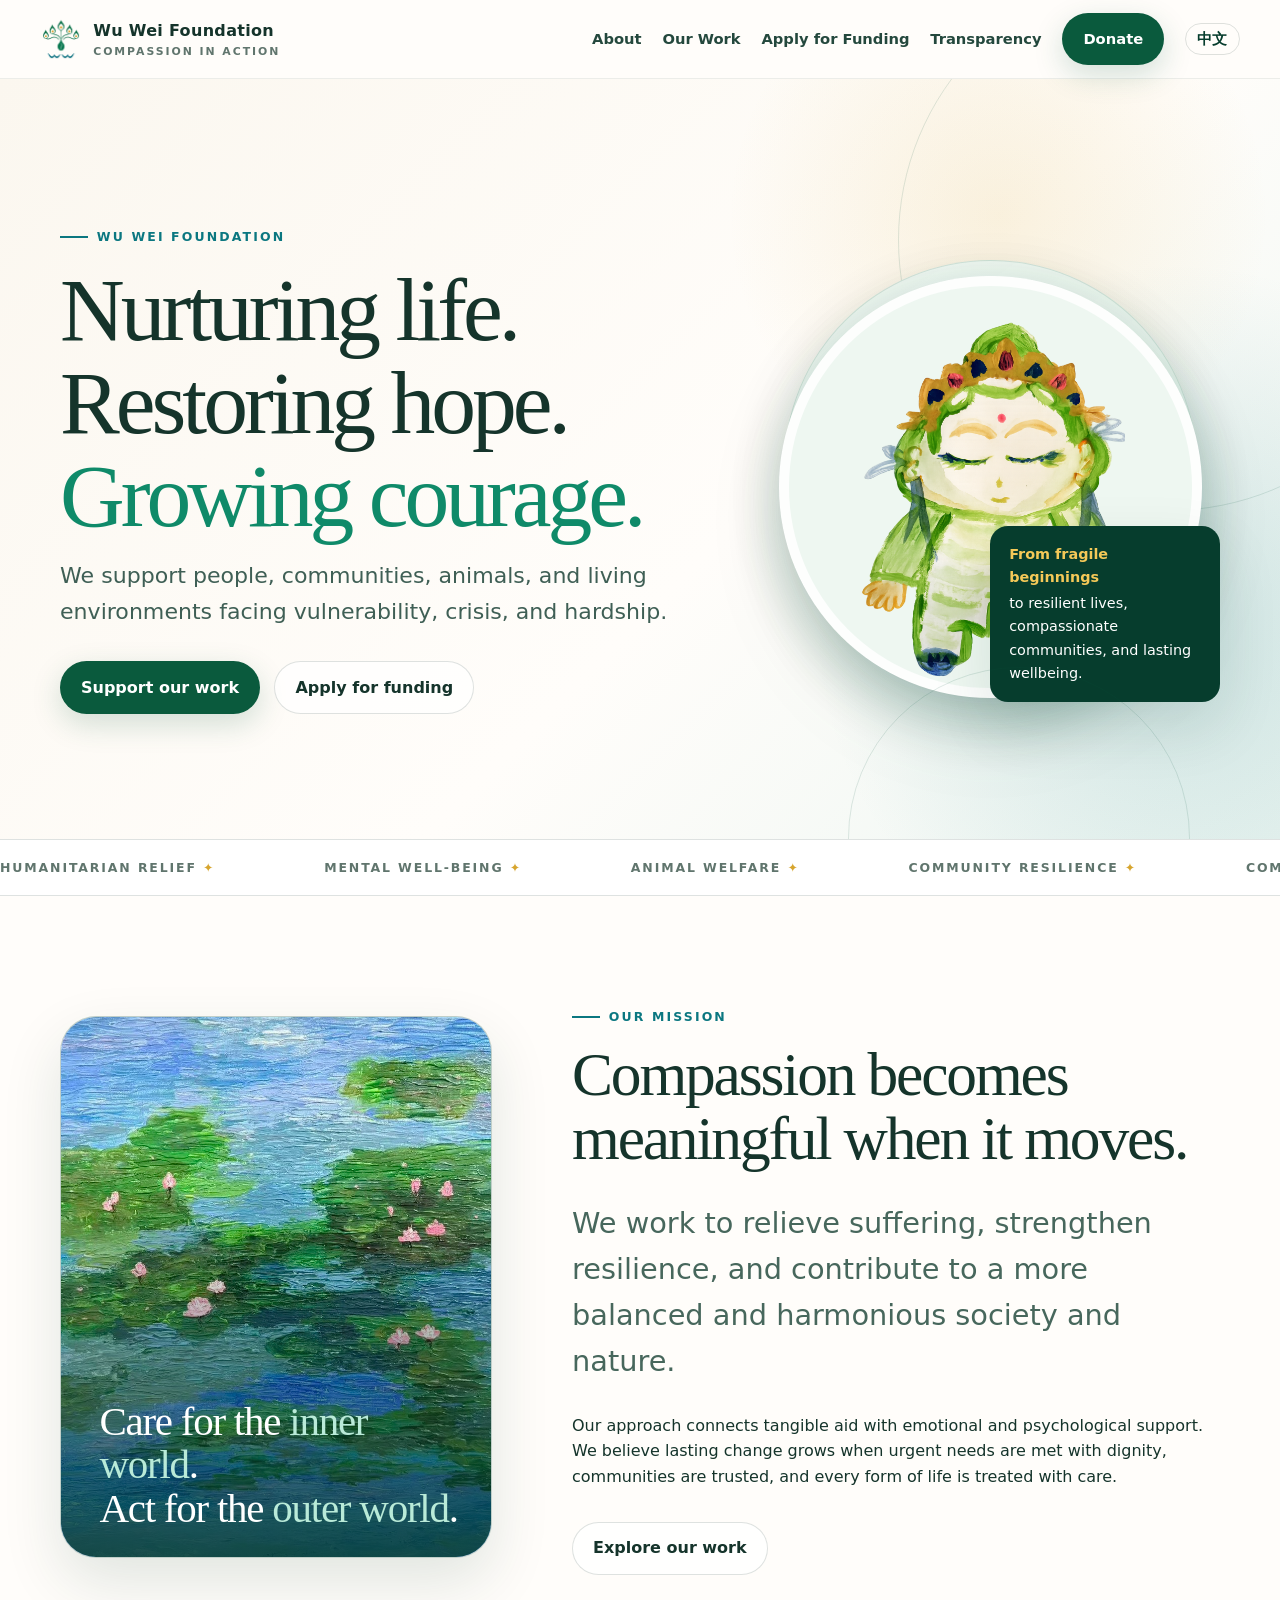
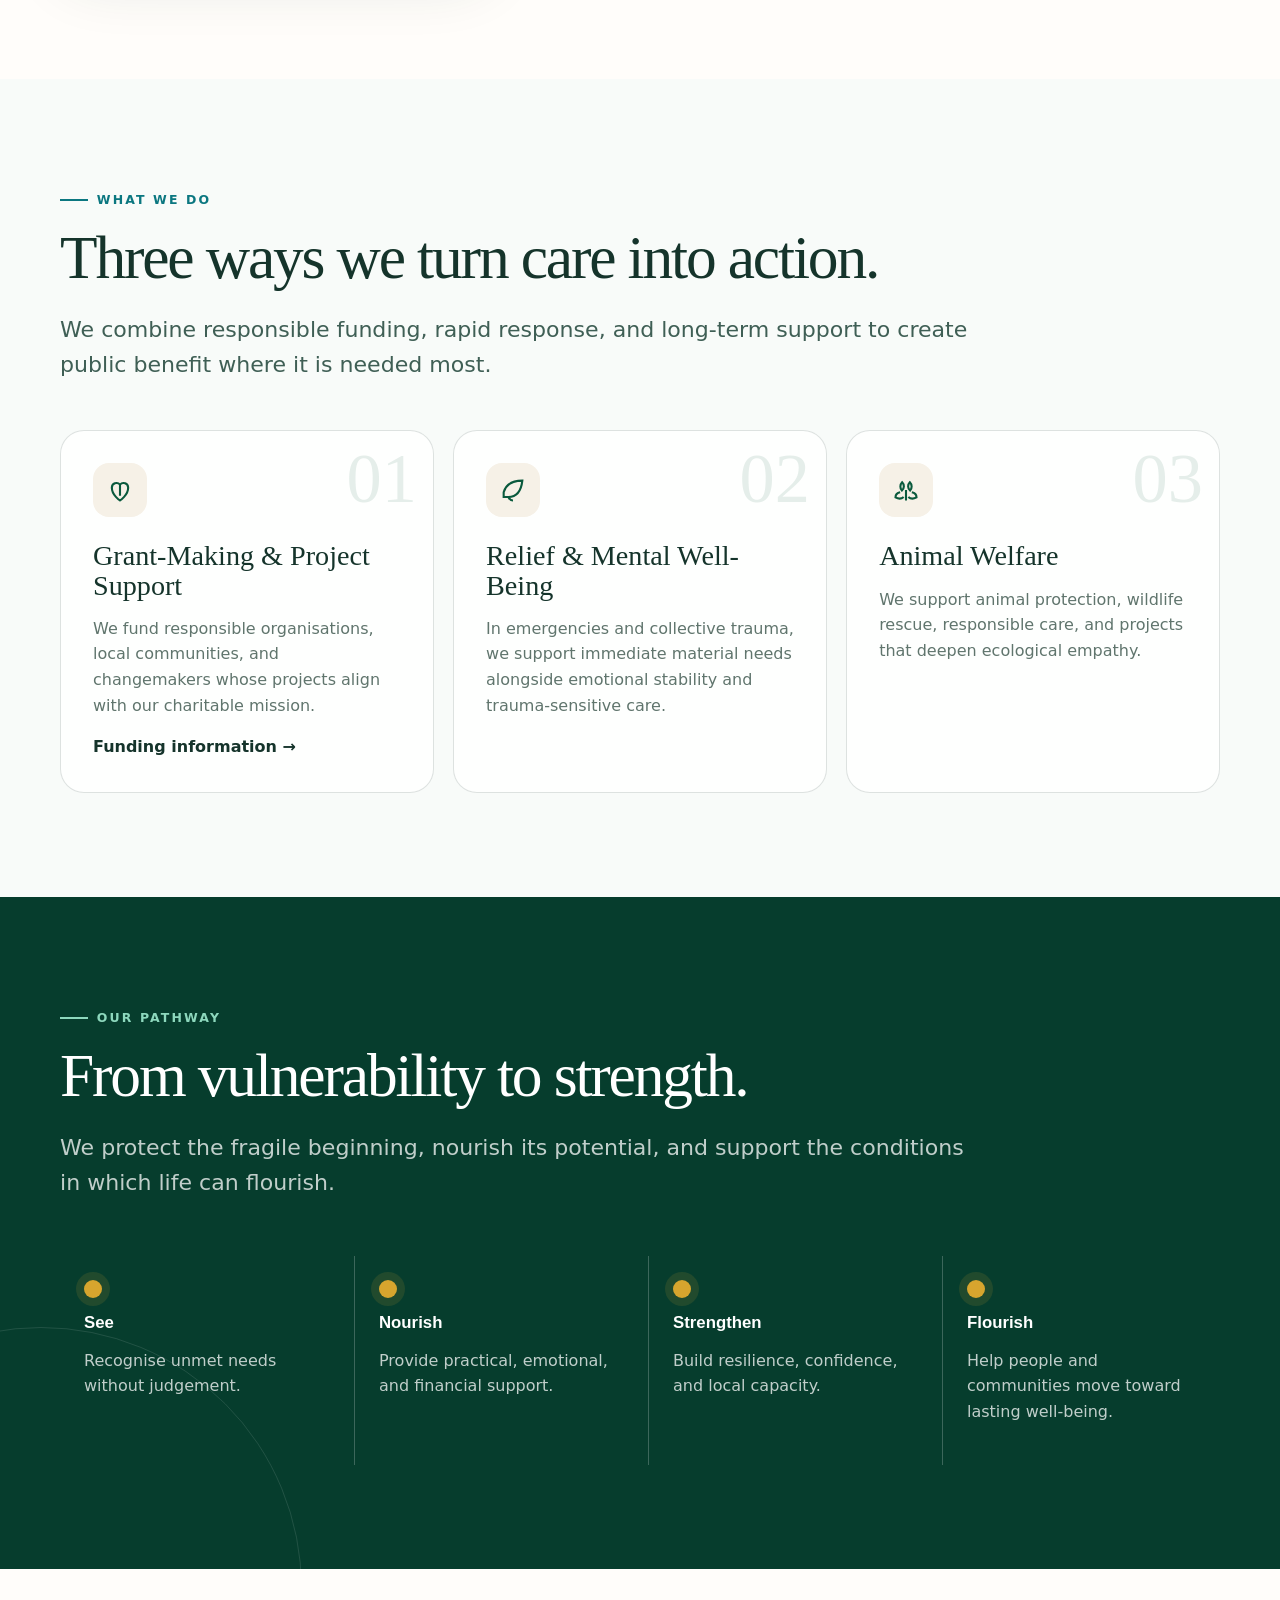
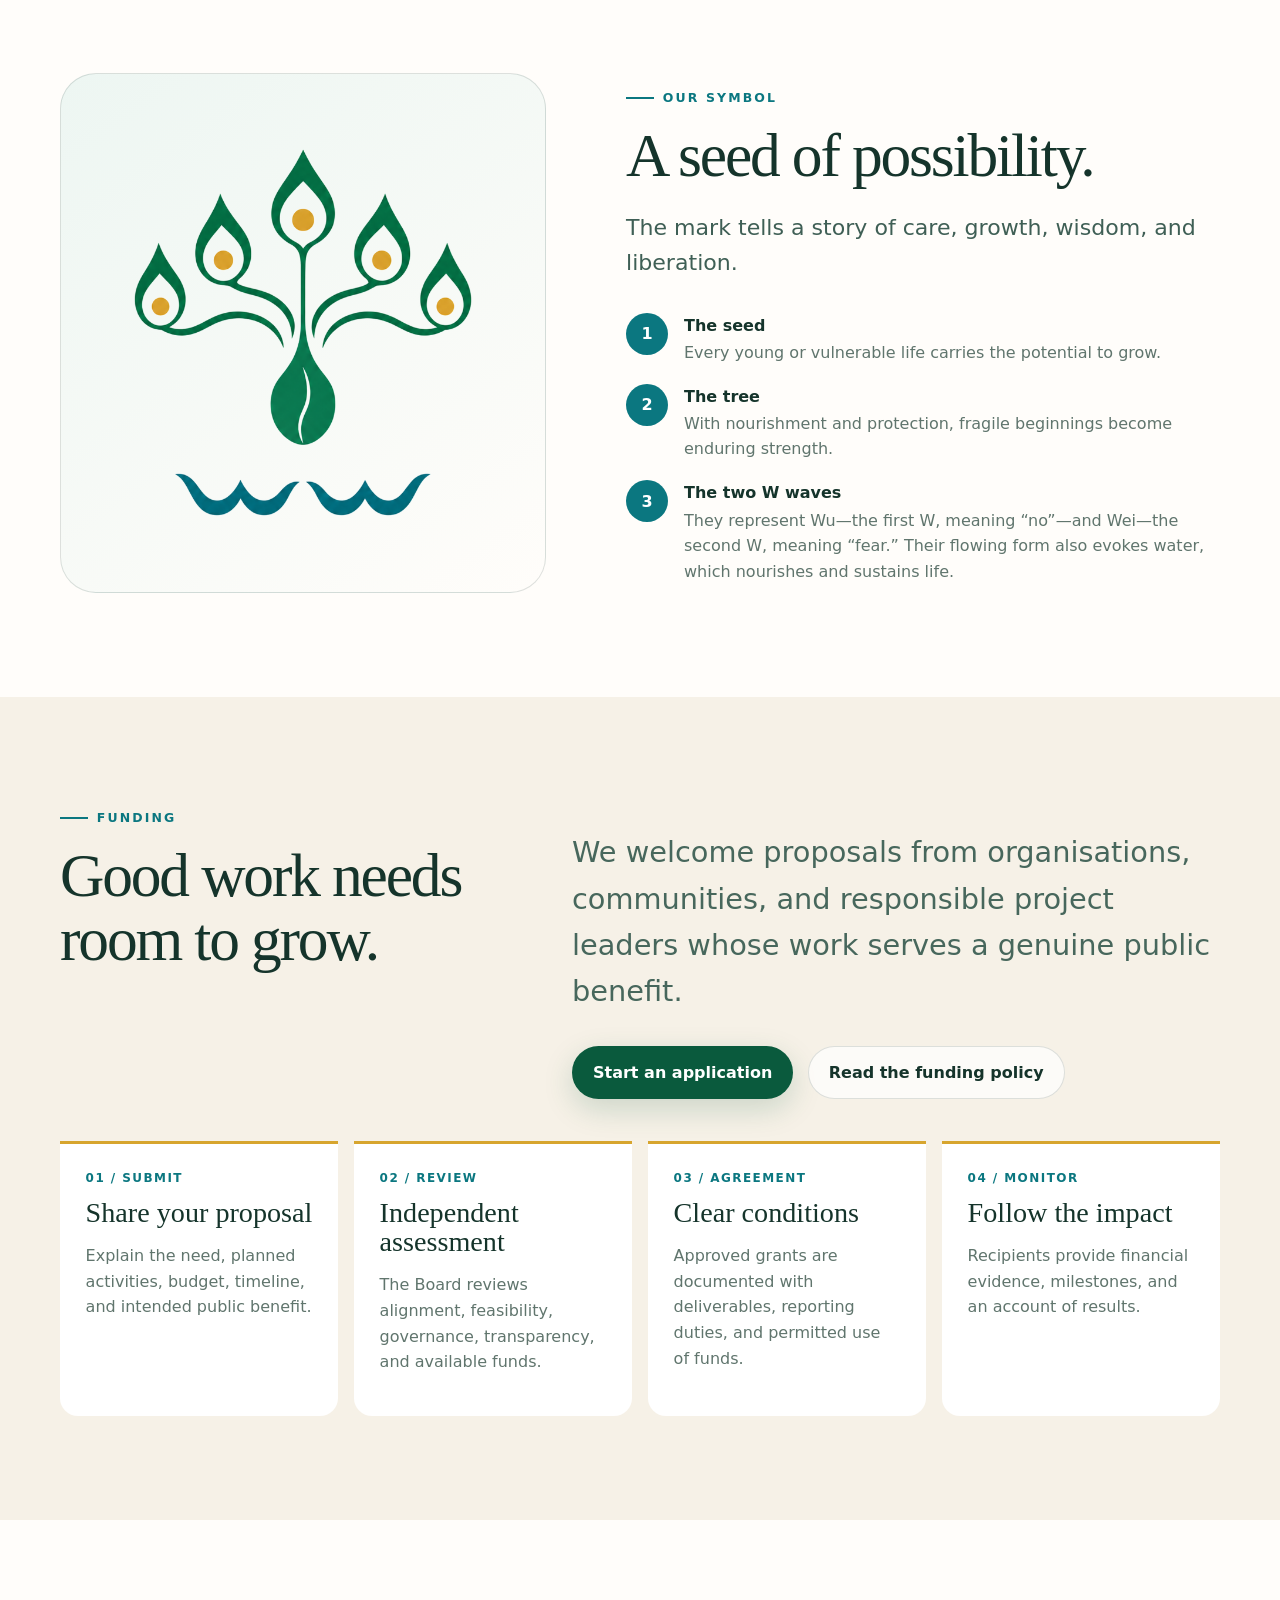
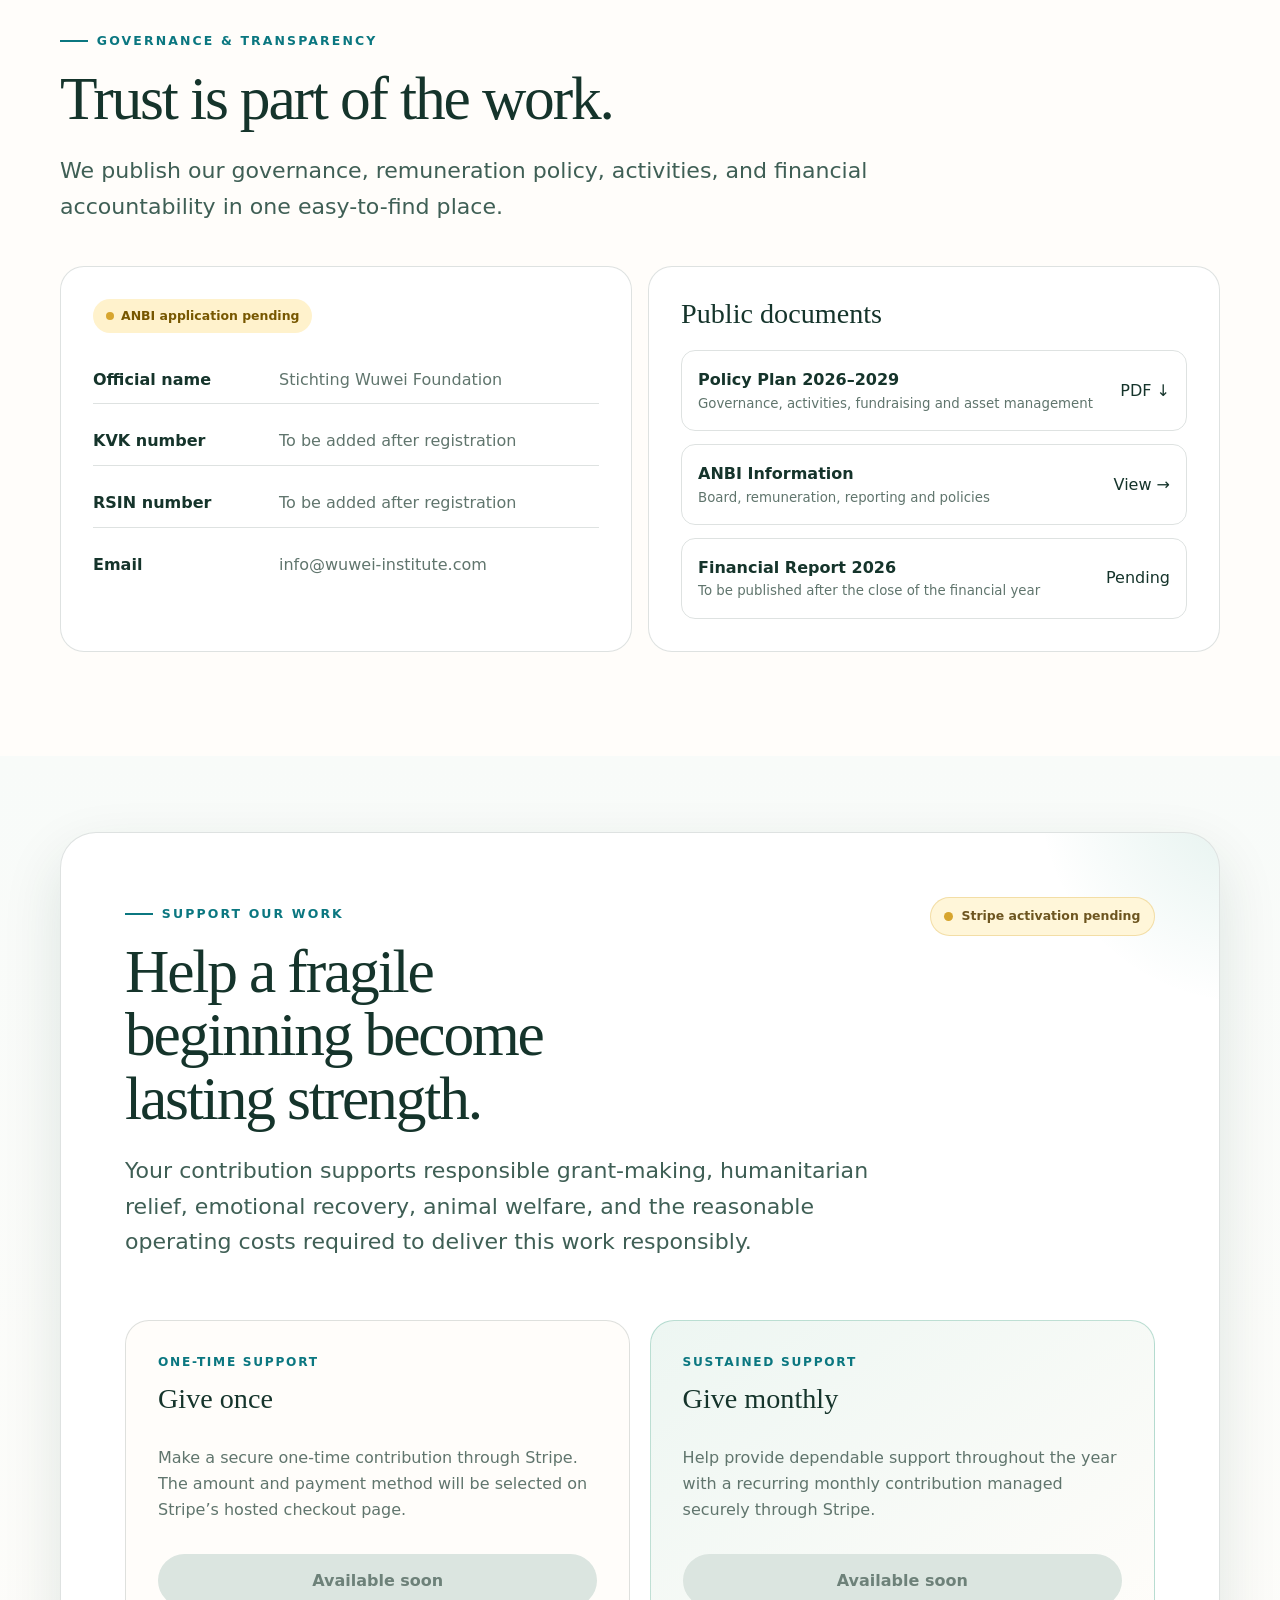
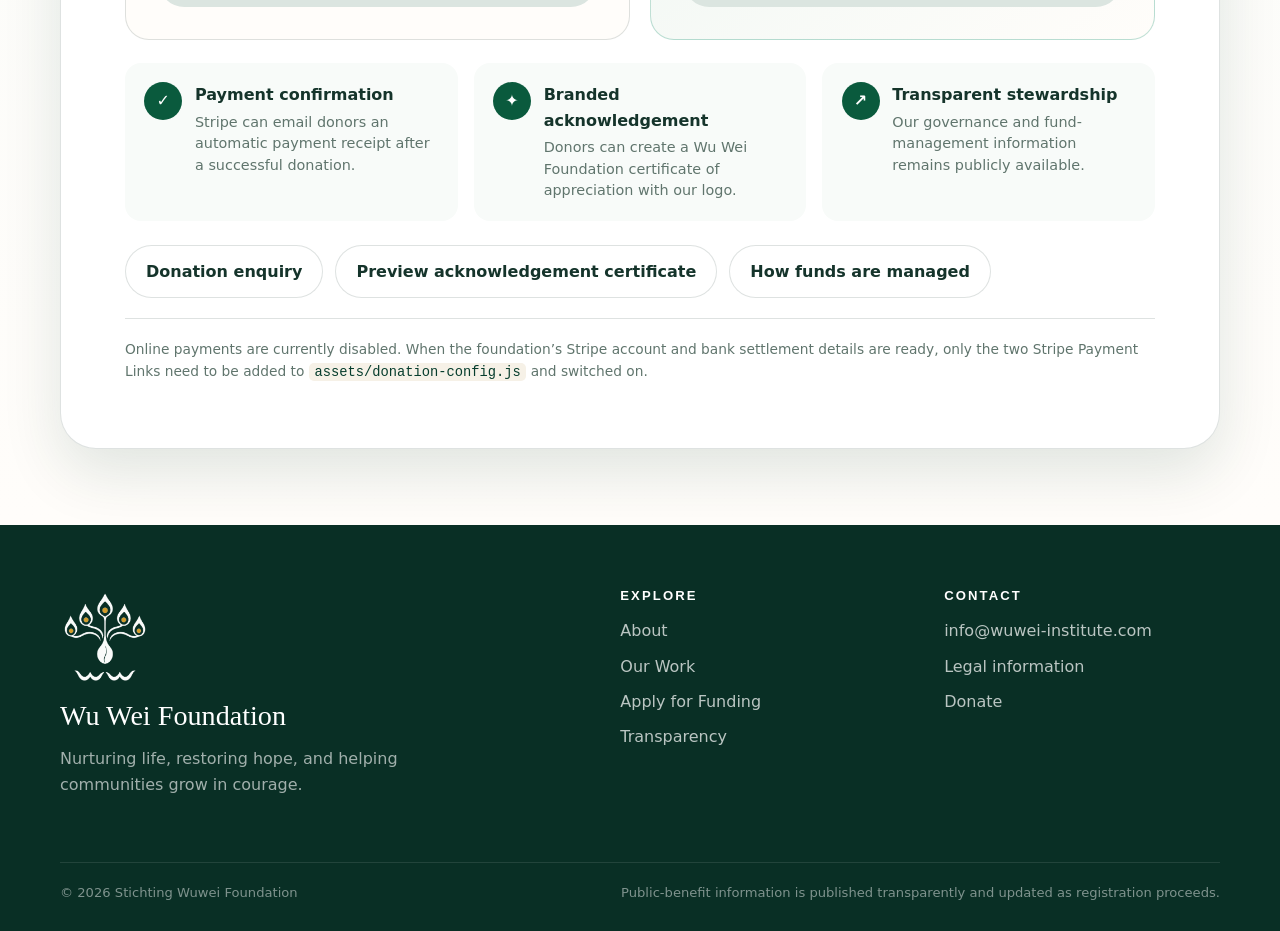
==== commit 0ff9d344: "Add files via upload" ====
--- a/index.html
+++ b/index.html
@@ -1,215 +1,267 @@
-<!DOCTYPE html>
-
+<!doctype html>
 <html lang="en">
 <head>
-<meta charset="utf-8"/>
-<script>document.documentElement.classList.add('js')</script>
-<meta content="width=device-width, initial-scale=1" name="viewport"/>
-<meta content="Wu Wei Foundation supports humanitarian relief, mental well-being, animal welfare, wildlife conservation, and community-led projects through compassionate action and responsible grant-making." name="description"/>
-<meta content="#0a5a3d" name="theme-color"/>
-<meta content="assets/wuwei_square.png" property="og:image"/>
-<title>Wu Wei Foundation — Nurturing Life, Restoring Hope</title>
-<link href="assets/icon-32.png" rel="icon" type="image/png"/>
-<link href="assets/icon-180.png" rel="apple-touch-icon"/>
-<link href="site.webmanifest" rel="manifest"/>
-<link href="assets/styles.css" rel="stylesheet"/>
-<link href="index-zh.html" hreflang="zh-CN" rel="alternate"/></head>
+  <meta charset="utf-8">
+  <script>document.documentElement.classList.add('js')</script>
+  <meta name="viewport" content="width=device-width, initial-scale=1">
+  <meta name="description" content="Wu Wei Foundation supports humanitarian relief, mental well-being, animal welfare, wildlife conservation, and community-led projects through compassionate action and responsible grant-making.">
+  <meta name="theme-color" content="#0a5a3d">
+  <meta property="og:image" content="assets/wuwei_square.png">
+  <title>Wu Wei Foundation — Nurturing Life, Restoring Hope</title>
+  <link rel="icon" href="assets/icon-32.png" type="image/png">
+  <link rel="apple-touch-icon" href="assets/icon-180.png">
+  <link rel="manifest" href="site.webmanifest">
+  <link rel="stylesheet" href="assets/styles.css">
+  <link rel="alternate" hreflang="zh-CN" href="index-zh.html">
+</head>
 <body>
-<a class="skip-link" href="#main">Skip to content</a>
-<header class="site-header">
-<div class="nav-wrap">
-<a aria-label="Wu Wei Foundation home" class="brand" href="index.html">
-<img alt="Wu Wei Foundation symbol" src="assets/wuwei-foundation-logo.png"/>
-<span>Wu Wei Foundation<small>COMPASSION IN ACTION</small></span>
-</a>
-<button aria-expanded="false" aria-label="Open navigation" class="nav-toggle"><span></span><span></span><span></span></button>
-<nav aria-label="Primary navigation" class="site-nav">
-<a href="#mission">About</a>
-<a href="#work">Our Work</a>
-<a href="apply.html">Apply for Funding</a>
-<a href="transparency.html">Transparency</a>
-<a class="btn btn-primary" href="#donate">Donate</a>
-<a aria-label="切换到中文" class="lang-switch" href="index-zh.html" hreflang="zh-CN" lang="zh-CN">中文</a></nav>
-</div>
-</header>
-<main id="main">
-<section class="hero">
-<div class="container hero-grid">
-<div class="hero-copy reveal">
-<span class="eyebrow">Wu Wei Foundation</span>
-<h1 class="hero-title">Nurturing life.<br/>Restoring hope.<br/><em>Growing courage.</em></h1>
-<p class="lede">We support people, communities, animals, and living environments facing vulnerability, crisis, and hardship.</p>
-<div class="button-row">
-<a class="btn btn-primary" href="#donate">Support our work</a>
-<a class="btn btn-secondary" href="apply.html">Apply for funding</a>
-</div>
-</div>
-<div class="hero-art reveal">
-<div class="halo"></div>
-<img alt="Founder artwork of a meditative Tara-like figure" class="hero-circle-image" loading="eager" src="assets/tara.png"/>
-<div class="hero-note"><strong>From fragile beginnings</strong>to resilient lives, compassionate communities, and lasting wellbeing.</div>
-</div>
-</div>
-</section>
-<div aria-hidden="true" class="marquee">
-<div class="marquee-track">
-<span>Humanitarian Relief <b>✦</b></span><span>Mental Well-Being <b>✦</b></span><span>Animal Welfare <b>✦</b></span><span>Community Resilience <b>✦</b></span><span>Compassionate Action <b>✦</b></span>
-<span>Humanitarian Relief <b>✦</b></span><span>Mental Well-Being <b>✦</b></span><span>Animal Welfare <b>✦</b></span><span>Community Resilience <b>✦</b></span><span>Compassionate Action <b>✦</b></span>
-</div>
-</div>
-<section class="section" id="mission">
-<div class="container split mission-split">
-<div class="mission-visual reveal">
-<figure class="mission-artwork">
-<img alt="Original painting of water lilies floating across a calm green and blue pond" src="assets/9ebb9c61-6708-4b7a-875c-d8fecb398d93.jpg"/>
-<figcaption>Care for the <span>inner world</span>.<br/>Act for the <span>outer world</span>.</figcaption>
-</figure>
-</div>
-<div class="reveal">
-<span class="eyebrow">Our mission</span>
-<h2>Compassion becomes meaningful when it moves.</h2>
-<p class="kicker">We work to relieve suffering, strengthen resilience, and contribute to a more balanced and harmonious society and nature.</p>
-<p>Our approach connects tangible aid with emotional and psychological support. We believe lasting change grows when urgent needs are met with dignity, communities are trusted, and every form of life is treated with care.</p>
-<div class="button-row"><a class="btn btn-secondary" href="#work">Explore our work</a></div>
-</div>
-</div>
-</section>
-<section class="section" id="work" style="background:#f8fbf9">
-<div class="container">
-<div class="reveal">
-<span class="eyebrow">What we do</span>
-<h2>Three ways we turn care into action.</h2>
-<p class="lede">We combine responsible funding, rapid response, and long-term support to create public benefit where it is needed most.</p>
-</div>
-<div class="cards">
-<article class="card reveal">
-<span class="card-number">01</span>
-<div aria-hidden="true" class="card-icon">
-<svg fill="none" stroke="currentColor" stroke-width="1.8" viewbox="0 0 24 24"><path d="M12 21s7-4.7 7-11a4 4 0 0 0-7-2.6A4 4 0 0 0 5 10c0 6.3 7 11 7 11Z"></path><path d="M12 7.4V17"></path></svg>
-</div>
-<h3>Grant-Making &amp; Project Support</h3>
-<p>We fund responsible organisations, local communities, and changemakers whose projects align with our charitable mission.</p>
-<a href="apply.html"><strong>Funding information →</strong></a>
-</article>
-<article class="card reveal">
-<span class="card-number">02</span>
-<div aria-hidden="true" class="card-icon">
-<svg fill="none" stroke="currentColor" stroke-width="1.8" viewbox="0 0 24 24"><path d="M4 14c2-7 7-10 16-10-1 9-5 14-12 14H4v-4Z"></path><path d="M8 18c1 2 2.5 3 4 3"></path></svg>
-</div>
-<h3>Relief &amp; Mental Well-Being</h3>
-<p>In emergencies and collective trauma, we support immediate material needs alongside emotional stability and trauma-sensitive care.</p>
-</article>
-<article class="card reveal">
-<span class="card-number">03</span>
-<div aria-hidden="true" class="card-icon">
-<svg fill="none" stroke="currentColor" stroke-width="1.8" viewbox="0 0 24 24"><path d="M8.5 12.5c-1.8-2-1.8-5.1.2-7.1 2 2 2 5.1-.2 7.1Z"></path><path d="M15.5 12.5c1.8-2 1.8-5.1-.2-7.1-2 2-2 5.1.2 7.1Z"></path><path d="M7 14c-2.4.5-4 2.1-4 4.3C5.9 20 8 19.8 10 18"></path><path d="M17 14c2.4.5 4 2.1 4 4.3-2.9 1.7-5 1.5-7-.3"></path><path d="M12 12v9"></path></svg>
-</div>
-<h3>Animal Welfare</h3>
-<p>We support animal protection, wildlife rescue, responsible care, and projects that deepen ecological empathy.</p>
-</article>
-</div>
-</div>
-</section>
-<section class="section band">
-<div class="container">
-<div class="reveal">
-<span class="eyebrow">Our pathway</span>
-<h2>From vulnerability to strength.</h2>
-<p class="lede">We protect the fragile beginning, nourish its potential, and support the conditions in which life can flourish.</p>
-</div>
-<div class="pathway">
-<div class="step reveal"><div class="dot"></div><h3>See</h3><p>Recognise unmet needs without judgement.</p></div>
-<div class="step reveal"><div class="dot"></div><h3>Nourish</h3><p>Provide practical, emotional, and financial support.</p></div>
-<div class="step reveal"><div class="dot"></div><h3>Strengthen</h3><p>Build resilience, confidence, and local capacity.</p></div>
-<div class="step reveal"><div class="dot"></div><h3>Flourish</h3><p>Help people and communities move toward lasting well-being.</p></div>
-</div>
-</div>
-</section>
-<section class="section">
-<div class="container symbol-grid">
-<div class="symbol-card reveal"><img alt="Wu Wei Foundation logo showing a seed, growing tree, and two W water waves" src="assets/wuwei-foundation-logo.png"/></div>
-<div class="reveal">
-<span class="eyebrow">Our symbol</span>
-<h2>A seed of possibility.</h2>
-<p class="lede">The mark tells a story of care, growth, wisdom, and liberation.</p>
-<div class="symbol-points">
-<div class="symbol-point"><span>1</span><div><strong>The seed</strong><p>Every young or vulnerable life carries the potential to grow.</p></div></div>
-<div class="symbol-point"><span>2</span><div><strong>The tree</strong><p>With nourishment and protection, fragile beginnings become enduring strength.</p></div></div>
-<div class="symbol-point"><span>3</span><div><strong>The two W waves</strong><p>They represent Wu—the first W, meaning “no”—and Wei—the second W, meaning “fear.” Their flowing form also evokes water, which nourishes and sustains life.</p></div></div>
-</div>
-</div>
-</div>
-</section>
-<section class="section grants">
-<div class="container">
-<div class="split">
-<div class="reveal">
-<span class="eyebrow">Funding</span>
-<h2>Good work needs room to grow.</h2>
-</div>
-<div class="reveal">
-<p class="kicker">We welcome proposals from organisations, communities, and responsible project leaders whose work serves a genuine public benefit.</p>
-<div class="button-row"><a class="btn btn-primary" href="apply.html">Start an application</a><a class="btn btn-secondary" href="transparency.html#funding-policy">Read the funding policy</a></div>
-</div>
-</div>
-<div class="process">
-<div class="process-item reveal"><b>01 / SUBMIT</b><h3>Share your proposal</h3><p>Explain the need, planned activities, budget, timeline, and intended public benefit.</p></div>
-<div class="process-item reveal"><b>02 / REVIEW</b><h3>Independent assessment</h3><p>The Board reviews alignment, feasibility, governance, transparency, and available funds.</p></div>
-<div class="process-item reveal"><b>03 / AGREEMENT</b><h3>Clear conditions</h3><p>Approved grants are documented with deliverables, reporting duties, and permitted use of funds.</p></div>
-<div class="process-item reveal"><b>04 / MONITOR</b><h3>Follow the impact</h3><p>Recipients provide financial evidence, milestones, and an account of results.</p></div>
-</div>
-</div>
-</section>
-<section class="section" id="transparency">
-<div class="container">
-<div class="reveal">
-<span class="eyebrow">Governance &amp; transparency</span>
-<h2>Trust is part of the work.</h2>
-<p class="lede">We publish our governance, remuneration policy, activities, and financial accountability in one easy-to-find place.</p>
-</div>
-<div class="transparency-grid">
-<div class="info-panel reveal">
-<span class="status">ANBI application pending</span>
-<dl class="info-list">
-<div class="info-row"><dt>Official name</dt><dd>Stichting Wuwei Foundation</dd></div>
-<div class="info-row"><dt>KVK number</dt><dd>To be added after registration</dd></div>
-<div class="info-row"><dt>RSIN number</dt><dd>To be added after registration</dd></div>
-<div class="info-row"><dt>Email</dt><dd><a href="mailto:info@wuwei-institute.com">info@wuwei-institute.com</a></dd></div>
-</dl>
-</div>
-<div class="info-panel reveal">
-<h3>Public documents</h3>
-<div class="doc-list">
-<a class="doc-link" download="" href="documents/Wuwei_Foundation_Policy_Plan_2026-2029.pdf"><span><strong>Policy Plan 2026–2029</strong><small>Governance, activities, fundraising and asset management</small></span><span>PDF ↓</span></a>
-<a class="doc-link" href="transparency.html"><span><strong>ANBI Information</strong><small>Board, remuneration, reporting and policies</small></span><span>View →</span></a>
-<span class="doc-link"><span><strong>Financial Report 2026</strong><small>To be published after the close of the financial year</small></span><span>Pending</span></span>
-</div>
-</div>
-</div>
-</div>
-</section>
-<section class="section compact" id="donate">
-<div class="container">
-<div class="cta reveal">
-<span class="eyebrow" style="color:#b7ead7">Support our work</span>
-<h2>Help a fragile beginning become lasting strength.</h2>
-<p>Your contribution supports responsible grant-making, humanitarian relief, emotional recovery, animal welfare, and the reasonable operating costs required to deliver this work responsibly.</p>
-<div class="button-row"><a class="btn btn-light" href="mailto:info@wuwei-institute.com?subject=Donation%20Enquiry">Donation enquiry</a><a class="btn btn-ghost-light" href="transparency.html">How funds are managed</a></div>
-<p style="font-size:.82rem;margin-top:1.2rem">Online donation details will be published after the foundation’s bank and payment accounts are activated.</p>
-</div>
-</div>
-</section>
-</main>
-<footer class="site-footer">
-<div class="container">
-<div class="footer-grid">
-<div class="footer-brand"><img alt="Wu Wei Foundation symbol" src="assets/wuwei-foundation-logo-light.png"/><h3>Wu Wei Foundation</h3><p>Nurturing life, restoring hope, and helping communities grow in courage.</p></div>
-<div class="footer-col"><h3>Explore</h3><a href="#mission">About</a><a href="#work">Our Work</a><a href="apply.html">Apply for Funding</a><a href="transparency.html">Transparency</a></div>
-<div class="footer-col"><h3>Contact</h3><a href="mailto:info@wuwei-institute.com">info@wuwei-institute.com</a><a href="transparency.html">Legal information</a><a href="#donate">Donate</a></div>
-</div>
-<div class="footer-bottom"><span>© <span data-year=""></span> Stichting Wuwei Foundation</span><span>Public-benefit information is published transparently and updated as registration proceeds.</span></div>
-</div>
-</footer>
-<script src="assets/site.js"></script>
+  <a class="skip-link" href="#main">Skip to content</a>
+  <header class="site-header">
+    <div class="nav-wrap">
+      <a class="brand" href="index.html" aria-label="Wu Wei Foundation home">
+        <img src="assets/wuwei-foundation-logo.png" alt="Wu Wei Foundation symbol">
+        <span>Wu Wei Foundation<small>COMPASSION IN ACTION</small></span>
+      </a>
+      <button class="nav-toggle" aria-label="Open navigation" aria-expanded="false"><span></span><span></span><span></span></button>
+      <nav class="site-nav" aria-label="Primary navigation">
+        <a href="#mission">About</a>
+        <a href="#work">Our Work</a>
+        <a href="apply.html">Apply for Funding</a>
+        <a href="transparency.html">Transparency</a>
+        <a class="btn btn-primary" href="#donate">Donate</a>
+              <a class="lang-switch" href="index-zh.html" lang="zh-CN" hreflang="zh-CN" aria-label="切换到中文">中文</a>
+      </nav>
+    </div>
+  </header>
+
+  <main id="main">
+    <section class="hero">
+      <div class="container hero-grid">
+        <div class="hero-copy reveal">
+          <span class="eyebrow">Wu Wei Foundation</span>
+          <h1 class="hero-title">Nurturing life.<br>Restoring hope.<br><em>Growing courage.</em></h1>
+          <p class="lede">We support people, communities, animals, and living environments facing vulnerability, crisis, and hardship.</p>
+          <div class="button-row">
+            <a class="btn btn-primary" href="#donate">Support our work</a>
+            <a class="btn btn-secondary" href="apply.html">Apply for funding</a>
+          </div>
+        </div>
+        <div class="hero-art reveal">
+          <div class="halo"></div>
+          <img class="hero-circle-image" src="assets/tara.png" alt="Founder artwork of a meditative Tara-like figure" loading="eager">
+          <div class="hero-note"><strong>From fragile beginnings</strong>to resilient lives, compassionate communities, and lasting wellbeing.</div>
+        </div>
+      </div>
+    </section>
+
+    <div class="marquee" aria-hidden="true">
+      <div class="marquee-track">
+        <span>Humanitarian Relief <b>✦</b></span><span>Mental Well-Being <b>✦</b></span><span>Animal Welfare <b>✦</b></span><span>Community Resilience <b>✦</b></span><span>Compassionate Action <b>✦</b></span>
+        <span>Humanitarian Relief <b>✦</b></span><span>Mental Well-Being <b>✦</b></span><span>Animal Welfare <b>✦</b></span><span>Community Resilience <b>✦</b></span><span>Compassionate Action <b>✦</b></span>
+      </div>
+    </div>
+
+    <section id="mission" class="section">
+      <div class="container split mission-split">
+        <div class="mission-visual reveal">
+          <figure class="mission-artwork">
+            <img src="assets/9ebb9c61-6708-4b7a-875c-d8fecb398d93.jpg" alt="Original painting of water lilies floating across a calm green and blue pond">
+            <figcaption>Care for the <span>inner world</span>.<br>Act for the <span>outer world</span>.</figcaption>
+          </figure>
+        </div>
+        <div class="reveal">
+          <span class="eyebrow">Our mission</span>
+          <h2>Compassion becomes meaningful when it moves.</h2>
+          <p class="kicker">We work to relieve suffering, strengthen resilience, and contribute to a more balanced and harmonious society and nature.</p>
+          <p>Our approach connects tangible aid with emotional and psychological support. We believe lasting change grows when urgent needs are met with dignity, communities are trusted, and every form of life is treated with care.</p>
+          <div class="button-row"><a class="btn btn-secondary" href="#work">Explore our work</a></div>
+        </div>
+      </div>
+    </section>
+
+    <section id="work" class="section" style="background:#f8fbf9">
+      <div class="container">
+        <div class="reveal">
+          <span class="eyebrow">What we do</span>
+          <h2>Three ways we turn care into action.</h2>
+          <p class="lede">We combine responsible funding, rapid response, and long-term support to create public benefit where it is needed most.</p>
+        </div>
+        <div class="cards">
+          <article class="card reveal">
+            <span class="card-number">01</span>
+            <div class="card-icon" aria-hidden="true">
+              <svg viewBox="0 0 24 24" fill="none" stroke="currentColor" stroke-width="1.8"><path d="M12 21s7-4.7 7-11a4 4 0 0 0-7-2.6A4 4 0 0 0 5 10c0 6.3 7 11 7 11Z"/><path d="M12 7.4V17"/></svg>
+            </div>
+            <h3>Grant-Making & Project Support</h3>
+            <p>We fund responsible organisations, local communities, and changemakers whose projects align with our charitable mission.</p>
+            <a href="apply.html"><strong>Funding information →</strong></a>
+          </article>
+          <article class="card reveal">
+            <span class="card-number">02</span>
+            <div class="card-icon" aria-hidden="true">
+              <svg viewBox="0 0 24 24" fill="none" stroke="currentColor" stroke-width="1.8"><path d="M4 14c2-7 7-10 16-10-1 9-5 14-12 14H4v-4Z"/><path d="M8 18c1 2 2.5 3 4 3"/></svg>
+            </div>
+            <h3>Relief & Mental Well-Being</h3>
+            <p>In emergencies and collective trauma, we support immediate material needs alongside emotional stability and trauma-sensitive care.</p>
+          </article>
+          <article class="card reveal">
+            <span class="card-number">03</span>
+            <div class="card-icon" aria-hidden="true">
+              <svg viewBox="0 0 24 24" fill="none" stroke="currentColor" stroke-width="1.8"><path d="M8.5 12.5c-1.8-2-1.8-5.1.2-7.1 2 2 2 5.1-.2 7.1Z"/><path d="M15.5 12.5c1.8-2 1.8-5.1-.2-7.1-2 2-2 5.1.2 7.1Z"/><path d="M7 14c-2.4.5-4 2.1-4 4.3C5.9 20 8 19.8 10 18"/><path d="M17 14c2.4.5 4 2.1 4 4.3-2.9 1.7-5 1.5-7-.3"/><path d="M12 12v9"/></svg>
+            </div>
+            <h3>Animal Welfare</h3>
+            <p>We support animal protection, wildlife rescue, responsible care, and projects that deepen ecological empathy.</p>
+          </article>
+        </div>
+      </div>
+    </section>
+
+    <section class="section band">
+      <div class="container">
+        <div class="reveal">
+          <span class="eyebrow">Our pathway</span>
+          <h2>From vulnerability to strength.</h2>
+          <p class="lede">We protect the fragile beginning, nourish its potential, and support the conditions in which life can flourish.</p>
+        </div>
+        <div class="pathway">
+          <div class="step reveal"><div class="dot"></div><h3>See</h3><p>Recognise unmet needs without judgement.</p></div>
+          <div class="step reveal"><div class="dot"></div><h3>Nourish</h3><p>Provide practical, emotional, and financial support.</p></div>
+          <div class="step reveal"><div class="dot"></div><h3>Strengthen</h3><p>Build resilience, confidence, and local capacity.</p></div>
+          <div class="step reveal"><div class="dot"></div><h3>Flourish</h3><p>Help people and communities move toward lasting well-being.</p></div>
+        </div>
+      </div>
+    </section>
+
+    <section class="section">
+      <div class="container symbol-grid">
+        <div class="symbol-card reveal"><img src="assets/wuwei-foundation-logo.png" alt="Wu Wei Foundation logo showing a seed, growing tree, and two W water waves"></div>
+        <div class="reveal">
+          <span class="eyebrow">Our symbol</span>
+          <h2>A seed of possibility.</h2>
+          <p class="lede">The mark tells a story of care, growth, wisdom, and liberation.</p>
+          <div class="symbol-points">
+            <div class="symbol-point"><span>1</span><div><strong>The seed</strong><p>Every young or vulnerable life carries the potential to grow.</p></div></div>
+            <div class="symbol-point"><span>2</span><div><strong>The tree</strong><p>With nourishment and protection, fragile beginnings become enduring strength.</p></div></div>
+            <div class="symbol-point"><span>3</span><div><strong>The two W waves</strong><p>They represent Wu—the first W, meaning “no”—and Wei—the second W, meaning “fear.” Their flowing form also evokes water, which nourishes and sustains life.</p></div></div>
+          </div>
+        </div>
+      </div>
+    </section>
+
+    <section class="section grants">
+      <div class="container">
+        <div class="split">
+          <div class="reveal">
+            <span class="eyebrow">Funding</span>
+            <h2>Good work needs room to grow.</h2>
+          </div>
+          <div class="reveal">
+            <p class="kicker">We welcome proposals from organisations, communities, and responsible project leaders whose work serves a genuine public benefit.</p>
+            <div class="button-row"><a class="btn btn-primary" href="apply.html">Start an application</a><a class="btn btn-secondary" href="transparency.html#funding-policy">Read the funding policy</a></div>
+          </div>
+        </div>
+        <div class="process">
+          <div class="process-item reveal"><b>01 / SUBMIT</b><h3>Share your proposal</h3><p>Explain the need, planned activities, budget, timeline, and intended public benefit.</p></div>
+          <div class="process-item reveal"><b>02 / REVIEW</b><h3>Independent assessment</h3><p>The Board reviews alignment, feasibility, governance, transparency, and available funds.</p></div>
+          <div class="process-item reveal"><b>03 / AGREEMENT</b><h3>Clear conditions</h3><p>Approved grants are documented with deliverables, reporting duties, and permitted use of funds.</p></div>
+          <div class="process-item reveal"><b>04 / MONITOR</b><h3>Follow the impact</h3><p>Recipients provide financial evidence, milestones, and an account of results.</p></div>
+        </div>
+      </div>
+    </section>
+
+    <section class="section" id="transparency">
+      <div class="container">
+        <div class="reveal">
+          <span class="eyebrow">Governance & transparency</span>
+          <h2>Trust is part of the work.</h2>
+          <p class="lede">We publish our governance, remuneration policy, activities, and financial accountability in one easy-to-find place.</p>
+        </div>
+        <div class="transparency-grid">
+          <div class="info-panel reveal">
+            <span class="status">ANBI application pending</span>
+            <dl class="info-list">
+              <div class="info-row"><dt>Official name</dt><dd>Stichting Wuwei Foundation</dd></div>
+              <div class="info-row"><dt>KVK number</dt><dd>To be added after registration</dd></div>
+              <div class="info-row"><dt>RSIN number</dt><dd>To be added after registration</dd></div>
+              <div class="info-row"><dt>Email</dt><dd><a href="mailto:info@wuwei-institute.com">info@wuwei-institute.com</a></dd></div>
+            </dl>
+          </div>
+          <div class="info-panel reveal">
+            <h3>Public documents</h3>
+            <div class="doc-list">
+              <a class="doc-link" href="documents/Wuwei_Foundation_Policy_Plan_2026-2029.pdf" download><span><strong>Policy Plan 2026–2029</strong><small>Governance, activities, fundraising and asset management</small></span><span>PDF ↓</span></a>
+              <a class="doc-link" href="transparency.html"><span><strong>ANBI Information</strong><small>Board, remuneration, reporting and policies</small></span><span>View →</span></a>
+              <span class="doc-link"><span><strong>Financial Report 2026</strong><small>To be published after the close of the financial year</small></span><span>Pending</span></span>
+            </div>
+          </div>
+        </div>
+      </div>
+    </section>
+
+    <section id="donate" class="section compact donation-section">
+      <div class="container">
+        <div class="donation-panel reveal">
+          <div class="donation-intro">
+            <div>
+              <span class="eyebrow">Support our work</span>
+              <h2>Help a fragile beginning become lasting strength.</h2>
+              <p class="lede">Your contribution supports responsible grant-making, humanitarian relief, emotional recovery, animal welfare, and the reasonable operating costs required to deliver this work responsibly.</p>
+            </div>
+            <span class="donation-status" data-donation-status>Stripe activation pending</span>
+          </div>
+
+          <div class="donation-options" aria-label="Donation options">
+            <article class="donation-card">
+              <span class="donation-card-kicker">One-time support</span>
+              <h3>Give once</h3>
+              <p>Make a secure one-time contribution through Stripe. The amount and payment method will be selected on Stripe’s hosted checkout page.</p>
+              <a class="btn btn-primary donation-link is-disabled" href="#" data-donation-link="oneTime" data-active-label="Donate once" aria-disabled="true">Available soon</a>
+            </article>
+            <article class="donation-card featured">
+              <span class="donation-card-kicker">Sustained support</span>
+              <h3>Give monthly</h3>
+              <p>Help provide dependable support throughout the year with a recurring monthly contribution managed securely through Stripe.</p>
+              <a class="btn btn-primary donation-link is-disabled" href="#" data-donation-link="monthly" data-active-label="Donate monthly" aria-disabled="true">Available soon</a>
+            </article>
+          </div>
+
+          <div class="donation-aftercare">
+            <div>
+              <span class="donation-aftercare-icon" aria-hidden="true">✓</span>
+              <div><strong>Payment confirmation</strong><p>Stripe can email donors an automatic payment receipt after a successful donation.</p></div>
+            </div>
+            <div>
+              <span class="donation-aftercare-icon" aria-hidden="true">✦</span>
+              <div><strong>Branded acknowledgement</strong><p>Donors can create a Wu Wei Foundation certificate of appreciation with our logo.</p></div>
+            </div>
+            <div>
+              <span class="donation-aftercare-icon" aria-hidden="true">↗</span>
+              <div><strong>Transparent stewardship</strong><p>Our governance and fund-management information remains publicly available.</p></div>
+            </div>
+          </div>
+
+          <div class="donation-actions">
+            <a class="btn btn-secondary" href="mailto:info@wuwei-institute.com?subject=Donation%20Enquiry">Donation enquiry</a>
+            <a class="btn btn-secondary" href="donation-thank-you.html">Preview acknowledgement certificate</a>
+            <a class="btn btn-secondary" href="transparency.html">How funds are managed</a>
+          </div>
+          <p class="donation-note">Online payments are currently disabled. When the foundation’s Stripe account and bank settlement details are ready, only the two Stripe Payment Links need to be added to <code>assets/donation-config.js</code> and switched on.</p>
+        </div>
+      </div>
+    </section>
+  </main>
+
+  <footer class="site-footer">
+    <div class="container">
+      <div class="footer-grid">
+        <div class="footer-brand"><img src="assets/wuwei-foundation-logo-light.png" alt="Wu Wei Foundation symbol"><h3>Wu Wei Foundation</h3><p>Nurturing life, restoring hope, and helping communities grow in courage.</p></div>
+        <div class="footer-col"><h3>Explore</h3><a href="#mission">About</a><a href="#work">Our Work</a><a href="apply.html">Apply for Funding</a><a href="transparency.html">Transparency</a></div>
+        <div class="footer-col"><h3>Contact</h3><a href="mailto:info@wuwei-institute.com">info@wuwei-institute.com</a><a href="transparency.html">Legal information</a><a href="#donate">Donate</a></div>
+      </div>
+      <div class="footer-bottom"><span>© <span data-year></span> Stichting Wuwei Foundation</span><span>Public-benefit information is published transparently and updated as registration proceeds.</span></div>
+    </div>
+  </footer>
+  <script src="assets/donation-config.js"></script>
+  <script src="assets/site.js"></script>
 </body>
 </html>
--- a/assets/styles.css
+++ b/assets/styles.css
@@ -238,7 +238,7 @@
 
 .site-footer { background: #092f25; color: #fff; padding: 64px 0 30px; }
 .footer-grid { display: grid; grid-template-columns: 1.3fr .7fr .7fr; gap: 3rem; }
-.footer-brand img { width: 90px; margin-bottom: 1rem; filter: none; opacity: 1; }
+.footer-brand img { width: 90px; margin-bottom: 1rem; opacity: .98; }
 .footer-brand p { color: rgba(255,255,255,.62); max-width: 38ch; }
 .footer-col h3 { font-family: Inter, sans-serif; font-size: .82rem; text-transform: uppercase; letter-spacing: .16em; font-weight: 800; }
 .footer-col a { display: block; margin: .6rem 0; color: rgba(255,255,255,.72); }
@@ -431,6 +431,126 @@
 
 
 
+/* Donation architecture and donor acknowledgement */
+.donation-section { background: linear-gradient(180deg, #f8fbf9 0%, #fffdfa 100%); }
+.donation-panel {
+  position: relative;
+  overflow: hidden;
+  padding: clamp(2rem, 5vw, 4.5rem);
+  border: 1px solid var(--line);
+  border-radius: var(--radius-xl);
+  background: #fff;
+  box-shadow: var(--shadow);
+}
+.donation-panel::after {
+  content: "";
+  position: absolute;
+  width: 440px;
+  height: 440px;
+  border-radius: 50%;
+  right: -250px;
+  top: -260px;
+  background: radial-gradient(circle, rgba(15,138,105,.12), transparent 68%);
+  pointer-events: none;
+}
+.donation-intro { position: relative; z-index: 1; display: grid; grid-template-columns: 1fr auto; gap: 2rem; align-items: start; }
+.donation-intro h2 { max-width: 15ch; }
+.donation-status {
+  display: inline-flex;
+  align-items: center;
+  gap: .5rem;
+  padding: .55rem .85rem;
+  border-radius: 999px;
+  background: #fff6d9;
+  border: 1px solid rgba(215,165,46,.3);
+  color: #6d5520;
+  font-size: .78rem;
+  font-weight: 800;
+  white-space: nowrap;
+}
+.donation-status::before { content: ""; width: 9px; height: 9px; border-radius: 50%; background: var(--gold); }
+.donation-status.is-live { color: var(--forest-deep); background: #e7f7ef; border-color: rgba(15,138,105,.28); }
+.donation-status.is-live::before { background: var(--jade); box-shadow: 0 0 0 5px rgba(15,138,105,.12); }
+.donation-options { display: grid; grid-template-columns: repeat(2, minmax(0, 1fr)); gap: 1.2rem; margin-top: 2.4rem; }
+.donation-card {
+  display: flex;
+  flex-direction: column;
+  align-items: flex-start;
+  min-height: 300px;
+  padding: 2rem;
+  border: 1px solid var(--line);
+  border-radius: var(--radius-lg);
+  background: #fffdfa;
+}
+.donation-card.featured { background: linear-gradient(145deg, #edf6f2, #fffdfa); border-color: rgba(15,138,105,.26); }
+.donation-card-kicker { color: var(--teal); font-size: .76rem; text-transform: uppercase; letter-spacing: .14em; font-weight: 800; }
+.donation-card h3 { margin-top: .75rem; }
+.donation-card p { color: var(--muted); flex: 1; }
+.donation-card .btn { width: 100%; margin-top: 1rem; }
+.donation-link.is-disabled { background: #dbe5e0; color: #6d8179; box-shadow: none; pointer-events: auto; cursor: not-allowed; transform: none; }
+.donation-aftercare { display: grid; grid-template-columns: repeat(3, 1fr); gap: 1rem; margin-top: 1.4rem; }
+.donation-aftercare > div { display: grid; grid-template-columns: 38px 1fr; gap: .8rem; padding: 1.2rem; border-radius: 16px; background: #f8fbf9; }
+.donation-aftercare-icon { width: 38px; height: 38px; display: grid; place-items: center; border-radius: 50%; background: var(--forest); color: #fff; font-weight: 900; }
+.donation-aftercare strong { display: block; }
+.donation-aftercare p { margin: .25rem 0 0; color: var(--muted); font-size: .9rem; line-height: 1.5; }
+.donation-actions { display: flex; flex-wrap: wrap; gap: .75rem; margin-top: 1.5rem; }
+.donation-note { margin: 1.2rem 0 0; padding-top: 1.2rem; border-top: 1px solid var(--line); color: var(--muted); font-size: .86rem; }
+.donation-note code { color: var(--forest-deep); background: var(--cream); padding: .1rem .35rem; border-radius: 5px; }
+
+.thank-you-hero { text-align: center; }
+.thank-you-hero .narrow { display: grid; justify-items: center; }
+.certificate-layout { display: grid; grid-template-columns: .85fr 1.15fr; gap: 3rem; align-items: start; }
+.certificate-copy { position: sticky; top: 110px; }
+.certificate-form { display: grid; gap: 1rem; margin-top: 2rem; padding: 1.5rem; border: 1px solid var(--line); border-radius: var(--radius-lg); background: #fff; }
+.optional { color: var(--muted); font-weight: 500; }
+.certificate-status { min-height: 1.4em; margin: 0; color: var(--jade); font-weight: 700; }
+.certificate-notice { margin-top: 1.2rem; }
+.certificate-preview { aspect-ratio: 1.414 / 1; padding: 16px; min-height: 620px; background: #fffdfa; border: 1px solid rgba(10,90,61,.2); box-shadow: var(--shadow); }
+.certificate-border { height: 100%; padding: clamp(1rem, 2.3vw, 2.1rem) clamp(1rem, 2.6vw, 2.4rem); border: 8px solid var(--forest); outline: 2px solid var(--gold); outline-offset: -18px; display: flex; flex-direction: column; align-items: center; justify-content: flex-start; text-align: center; }
+.certificate-logo { width: clamp(64px, 7vw, 96px); max-height: 100px; object-fit: contain; margin-bottom: .35rem; }
+.certificate-overline { color: var(--forest); font-size: .68rem; letter-spacing: .14em; font-weight: 850; line-height: 1.4; }
+.certificate-preview h2 { font-size: clamp(1.45rem, 2.4vw, 2.55rem); margin: .35rem 0 .45rem; line-height: 1.12; }
+.certificate-subtitle { margin: 0; color: var(--muted); font-size: .98rem; line-height: 1.4; }
+.certificate-name { display: block; margin: .55rem 0 .65rem; max-width: 18ch; overflow-wrap: anywhere; color: var(--gold); font: 700 clamp(1.35rem, 2.6vw, 2.7rem)/1.08 Georgia, serif; }
+.certificate-message { max-width: 36ch; margin: 0 auto; color: var(--ink); font-size: .98rem; line-height: 1.45; }
+.certificate-details { display: grid; grid-template-columns: repeat(2, 1fr); width: min(520px, 94%); margin: 1rem auto 0; padding-top: .9rem; border-top: 1px solid var(--line); }
+.certificate-details div { padding: 0 .65rem; }
+.certificate-details div + div { border-left: 1px solid var(--line); }
+.certificate-details dt { font-size: .66rem; color: var(--muted); text-transform: uppercase; letter-spacing: .12em; font-weight: 800; }
+.certificate-details dd { margin: .2rem 0 0; font-family: Georgia, serif; color: var(--forest-deep); font-size: 1rem; overflow-wrap: anywhere; }
+.certificate-reference-row { grid-column: 1 / -1; border-left: 0 !important; margin-top: .8rem; }
+.certificate-signoff { display: grid; justify-items: center; margin-top: .9rem; }
+.certificate-signoff span { width: 180px; border-top: 1px solid var(--forest); margin-bottom: .45rem; }
+.certificate-signoff strong { line-height: 1.25; text-align: center; }
+.certificate-signoff small { color: var(--muted); letter-spacing: .12em; font-size: .62rem; line-height: 1.4; text-align: center; }
+
+@media (max-width: 960px) {
+  .donation-intro, .certificate-layout { grid-template-columns: 1fr; }
+  .donation-status { justify-self: start; }
+  .donation-aftercare { grid-template-columns: 1fr; }
+  .certificate-copy { position: static; }
+}
+
+@media (max-width: 640px) {
+  .donation-options { grid-template-columns: 1fr; }
+  .donation-panel { padding: 1.3rem; border-radius: 24px; }
+  .certificate-preview { padding: 10px; min-height: 540px; aspect-ratio: auto; }
+  .certificate-border { border-width: 5px; outline-offset: -12px; padding: 1.3rem .8rem; }
+  .certificate-details { width: 100%; grid-template-columns: 1fr; }
+  .certificate-details div + div { border-left: 0; border-top: 1px solid var(--line); margin-top: .7rem; padding-top: .7rem; }
+}
+
+@media print {
+  body.thank-you-page > * { display: none !important; }
+  body.thank-you-page main { display: block !important; }
+  body.thank-you-page main > * { display: none !important; }
+  body.thank-you-page .section { display: block !important; padding: 0 !important; }
+  body.thank-you-page .certificate-layout { display: block !important; width: 100% !important; }
+  body.thank-you-page .certificate-copy { display: none !important; }
+  body.thank-you-page .certificate-preview { display: block !important; box-shadow: none; border: 0; width: 100%; min-height: 96vh; aspect-ratio: auto; }
+}
+
+
 /* Bilingual navigation and Chinese typography */
 .site-nav .lang-switch {
   min-width: 48px;
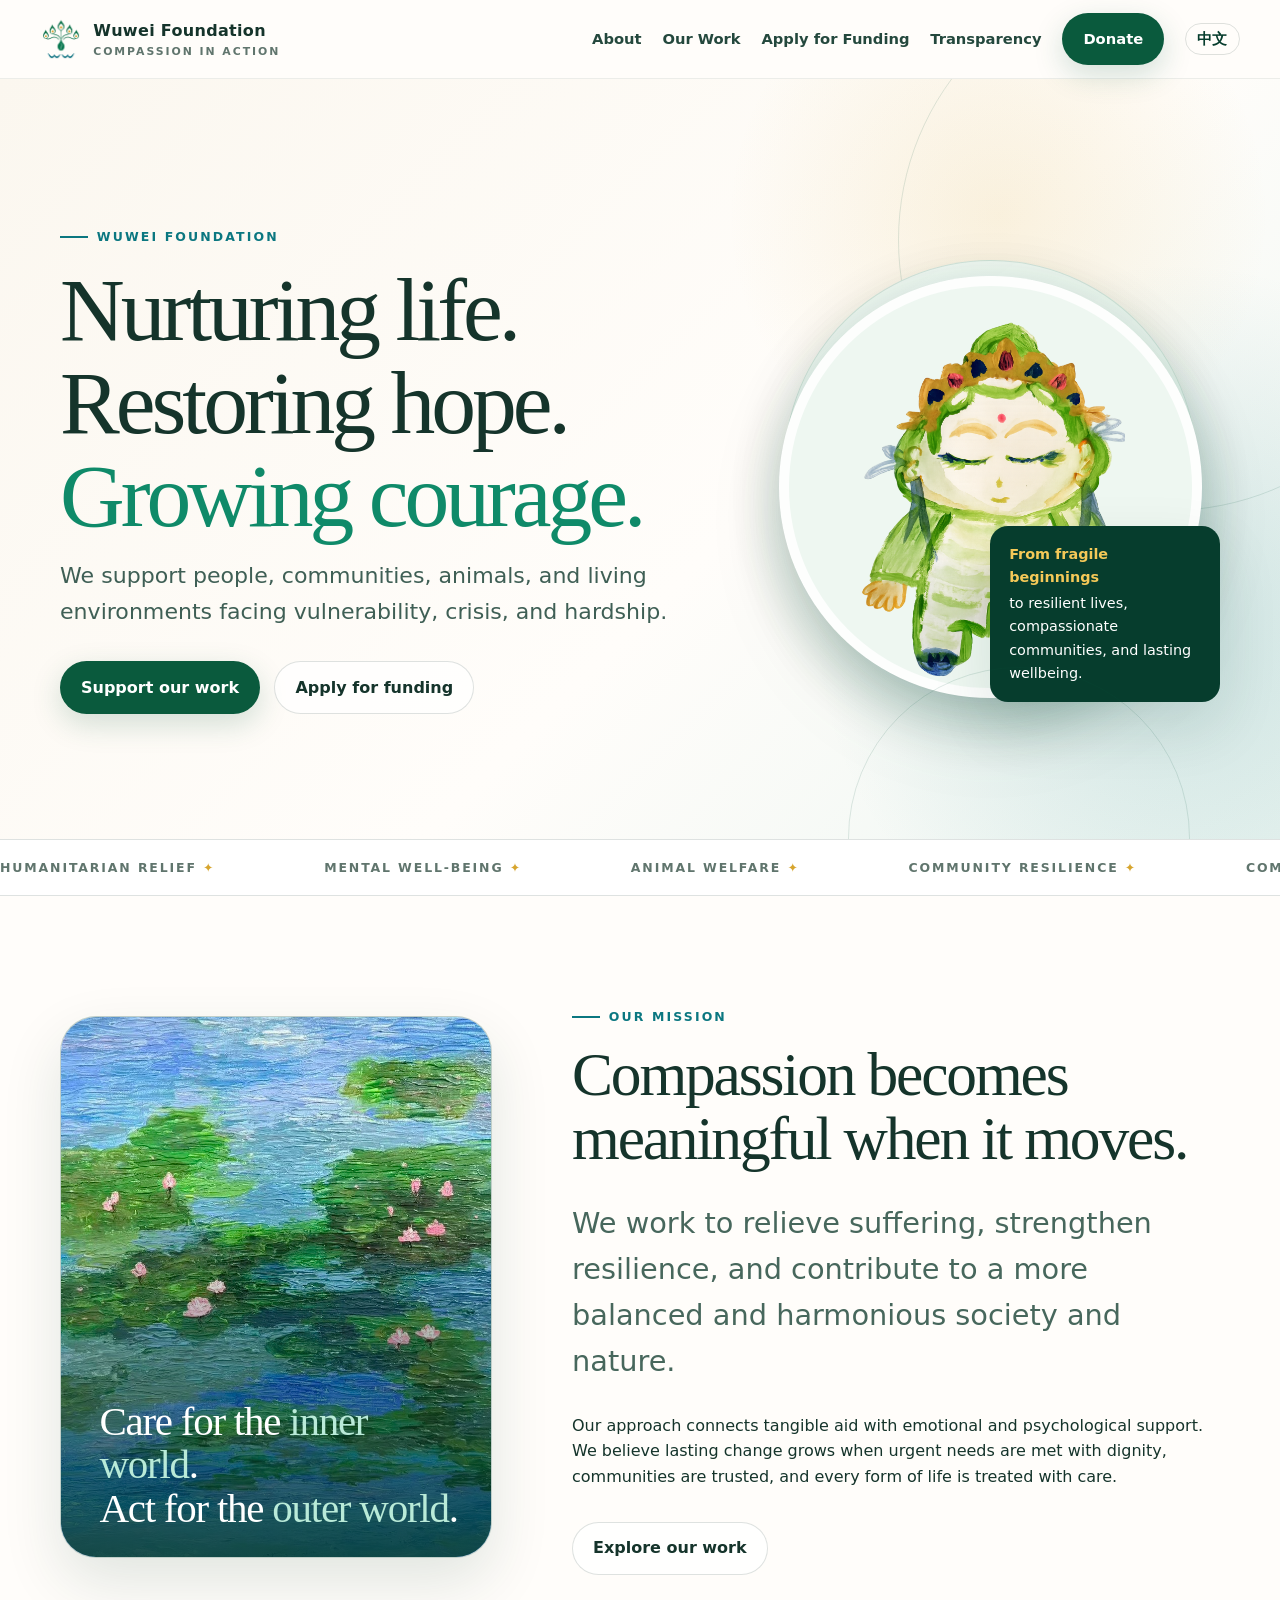
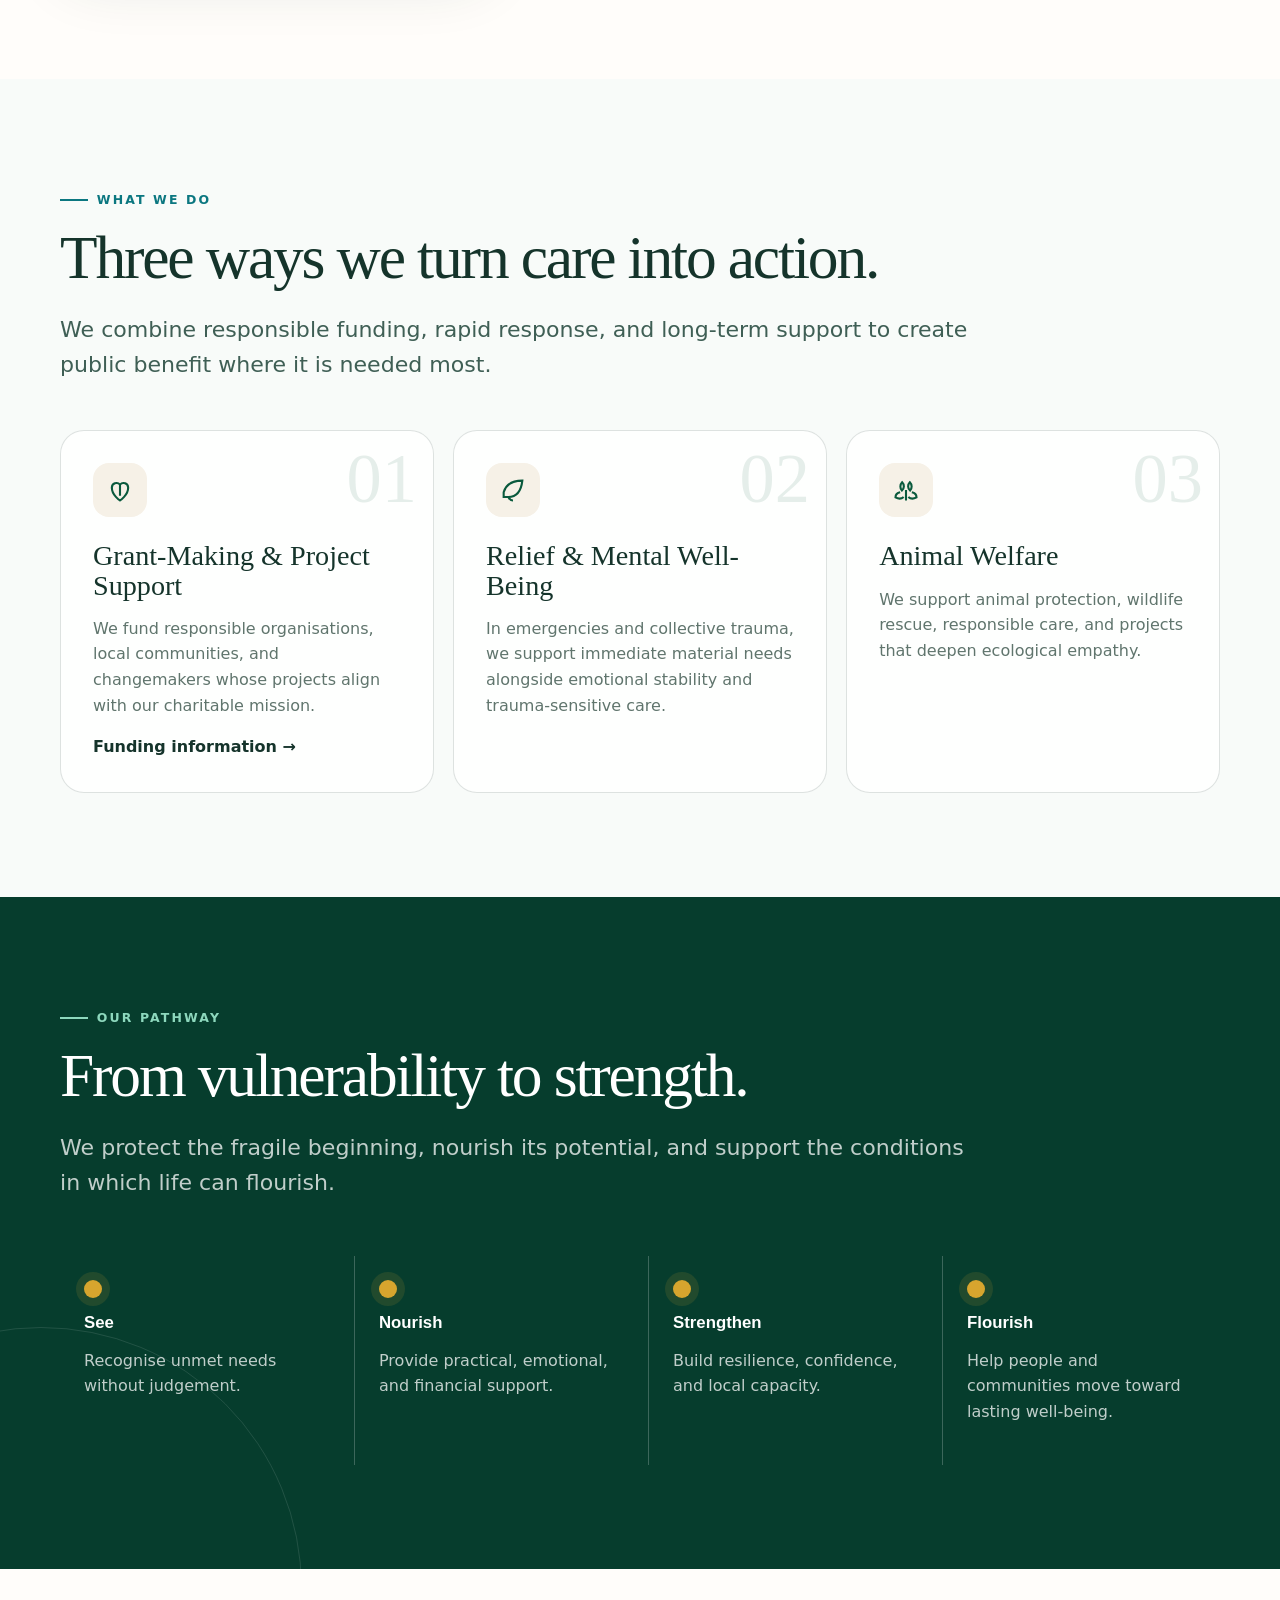
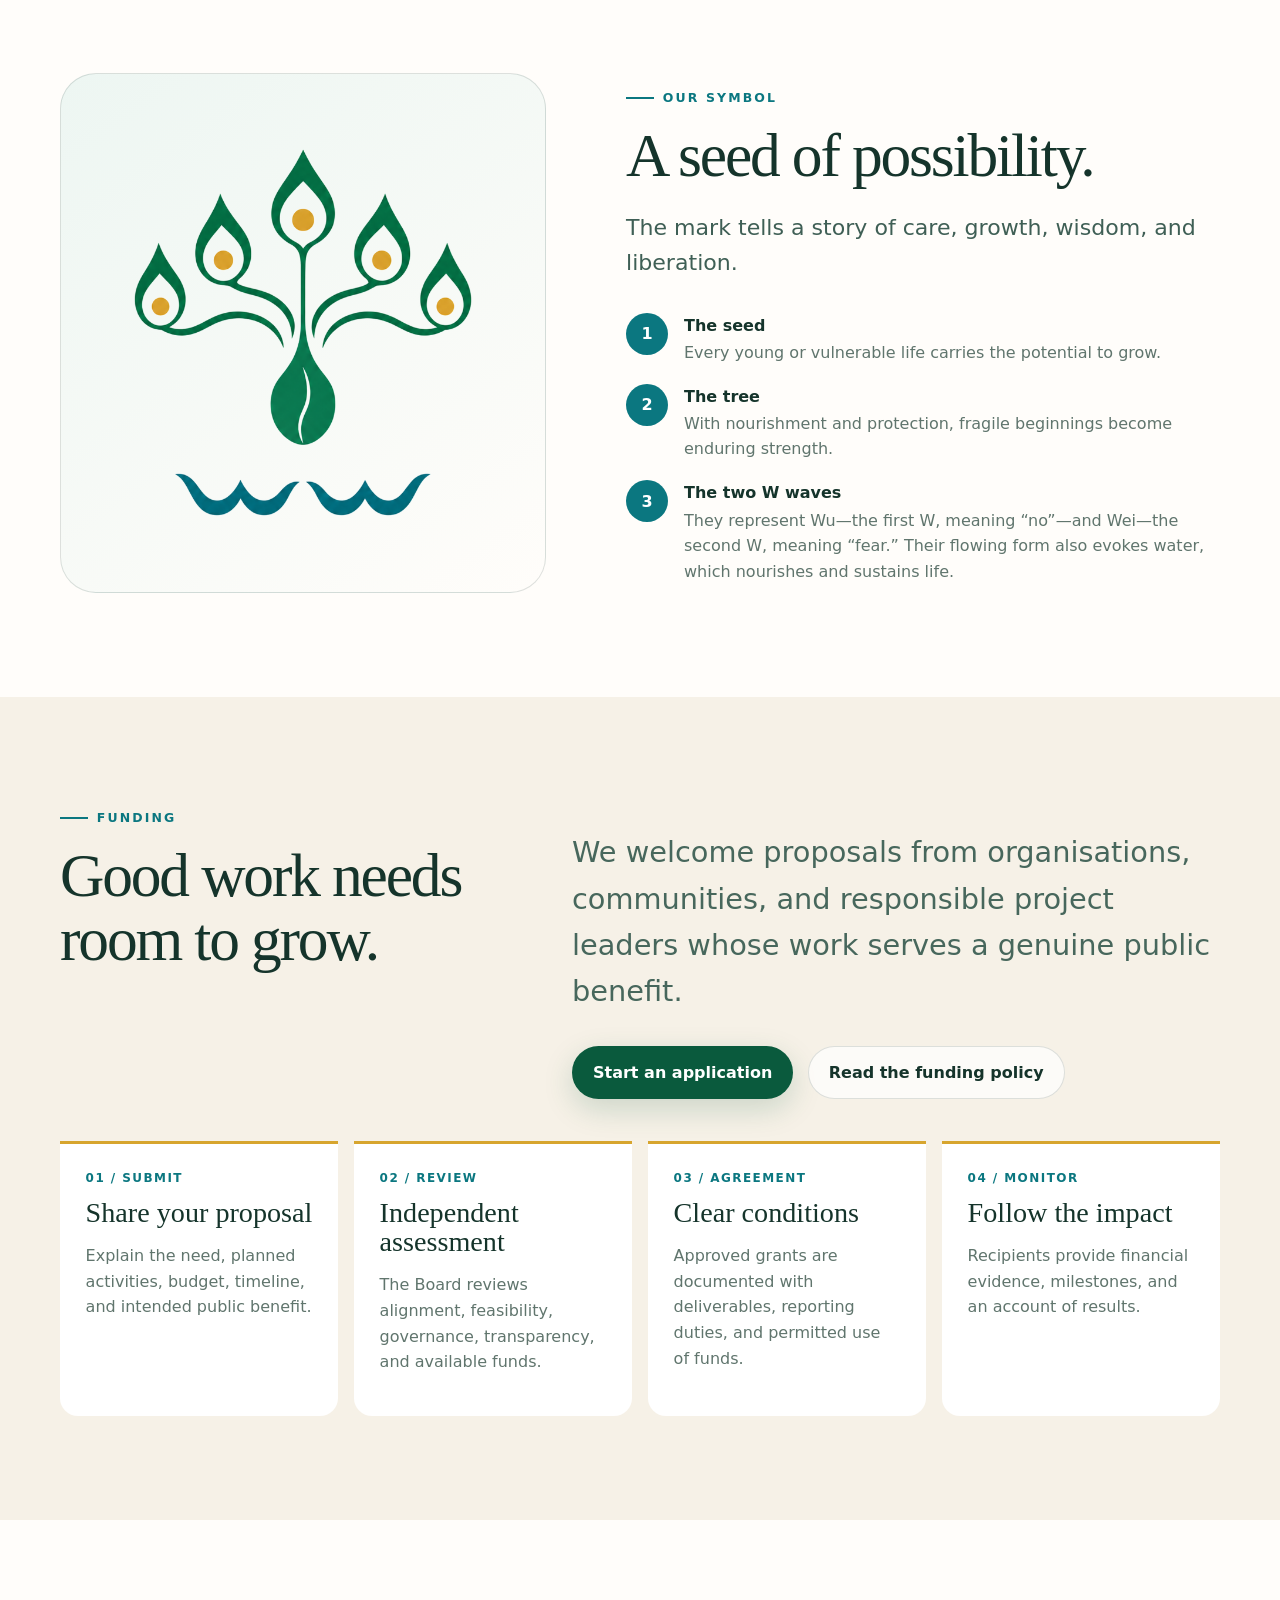
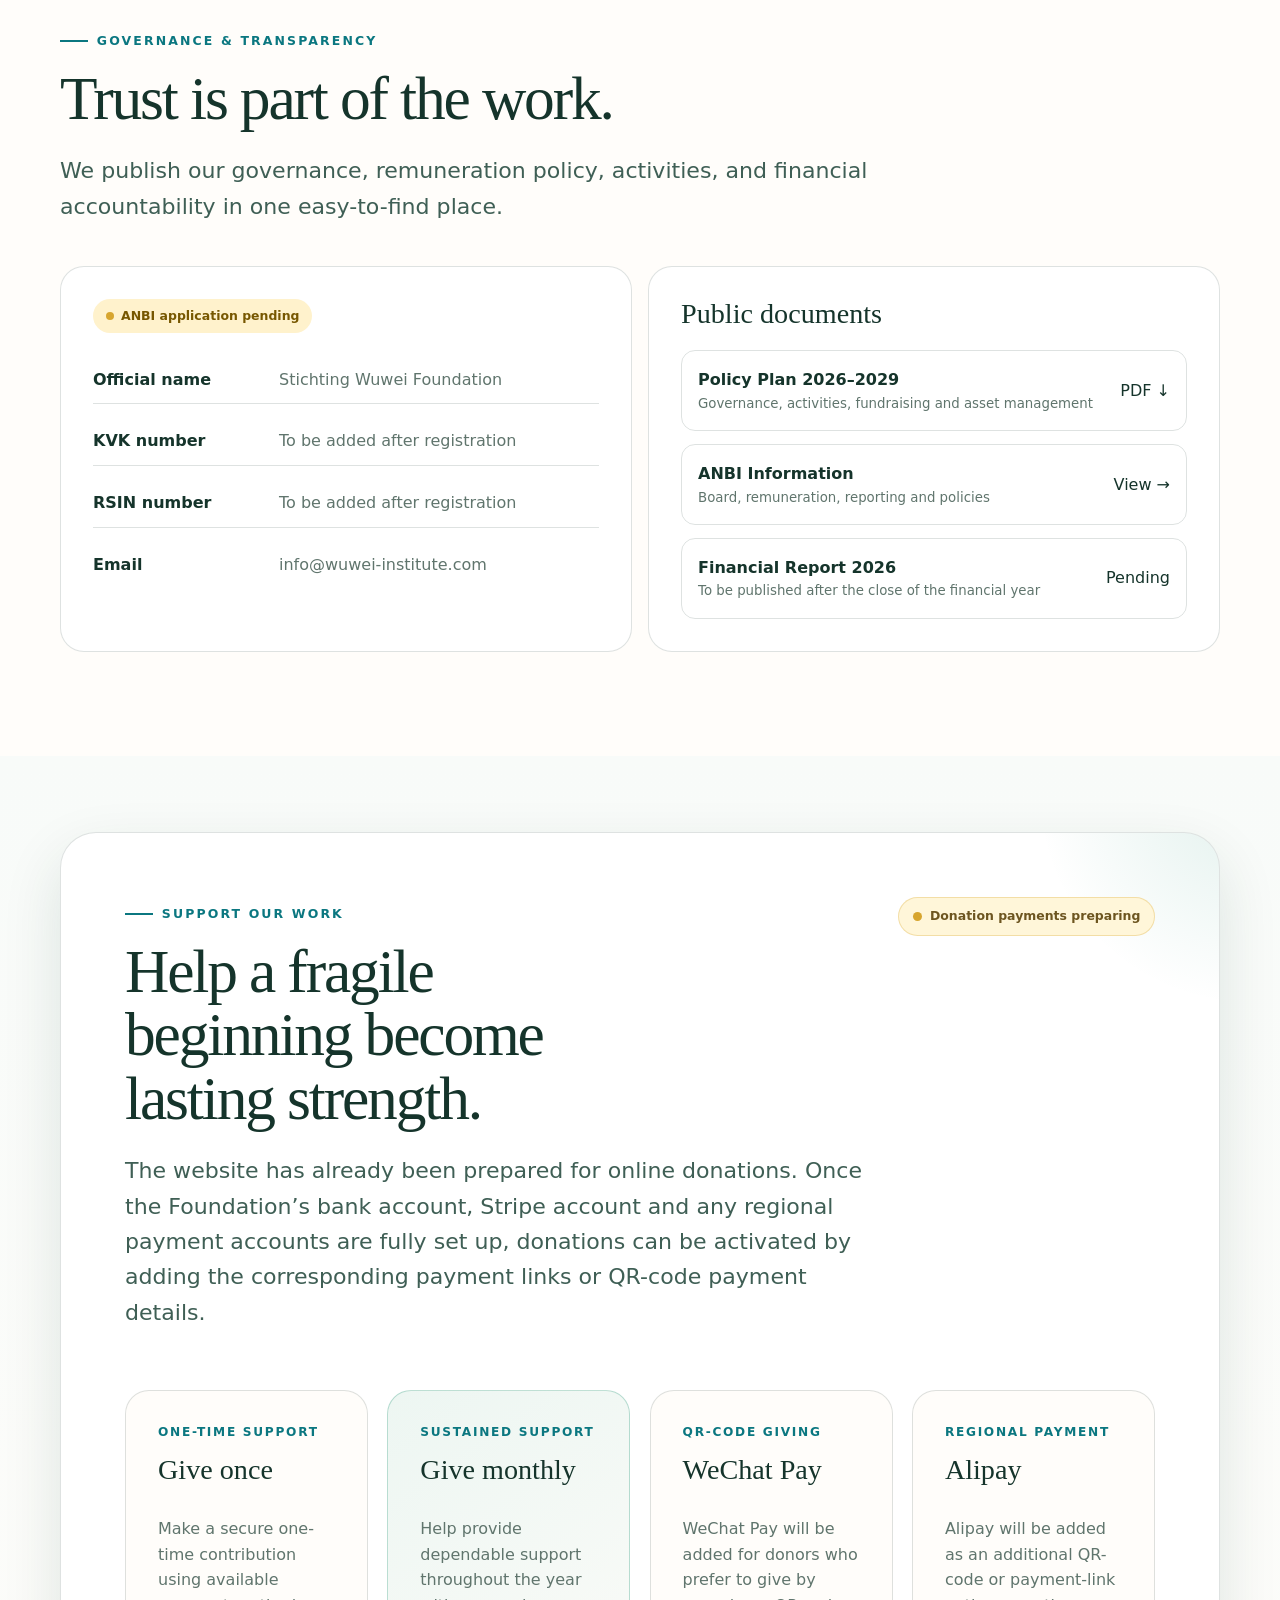
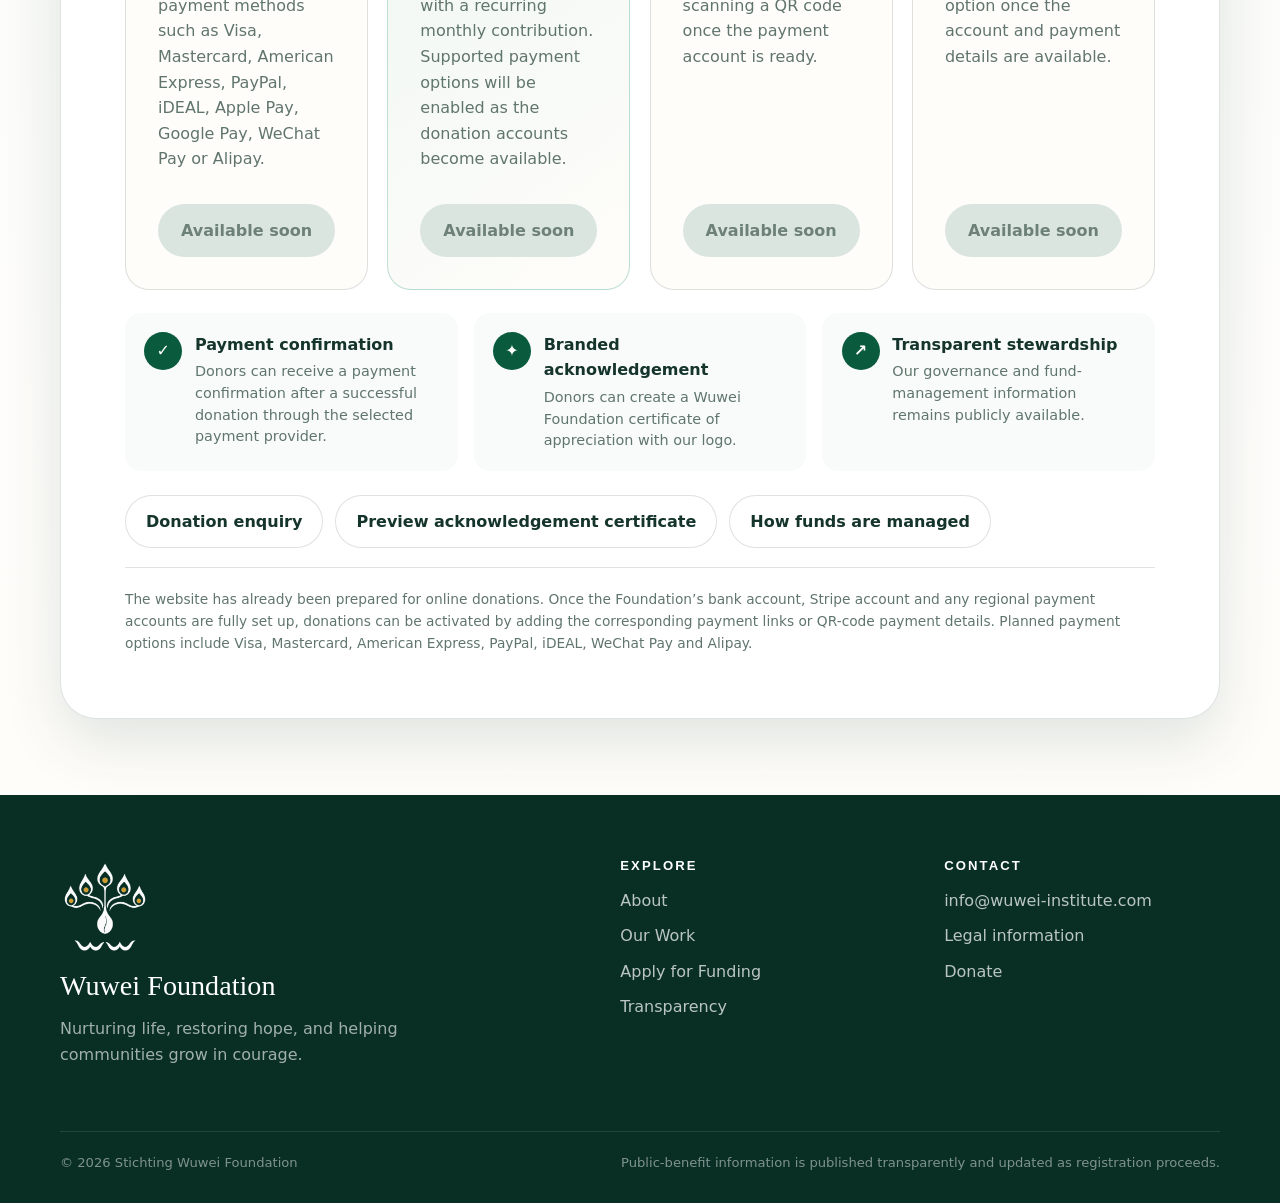
==== commit 7f532d0a: "Add files via upload" ====
--- a/index.html
+++ b/index.html
@@ -4,10 +4,10 @@
   <meta charset="utf-8">
   <script>document.documentElement.classList.add('js')</script>
   <meta name="viewport" content="width=device-width, initial-scale=1">
-  <meta name="description" content="Wu Wei Foundation supports humanitarian relief, mental well-being, animal welfare, wildlife conservation, and community-led projects through compassionate action and responsible grant-making.">
+  <meta name="description" content="Wuwei Foundation supports humanitarian relief, mental well-being, animal welfare, wildlife conservation, and community-led projects through compassionate action and responsible grant-making.">
   <meta name="theme-color" content="#0a5a3d">
   <meta property="og:image" content="assets/wuwei_square.png">
-  <title>Wu Wei Foundation — Nurturing Life, Restoring Hope</title>
+  <title>Wuwei Foundation — Nurturing Life, Restoring Hope</title>
   <link rel="icon" href="assets/icon-32.png" type="image/png">
   <link rel="apple-touch-icon" href="assets/icon-180.png">
   <link rel="manifest" href="site.webmanifest">
@@ -18,9 +18,9 @@
   <a class="skip-link" href="#main">Skip to content</a>
   <header class="site-header">
     <div class="nav-wrap">
-      <a class="brand" href="index.html" aria-label="Wu Wei Foundation home">
-        <img src="assets/wuwei-foundation-logo.png" alt="Wu Wei Foundation symbol">
-        <span>Wu Wei Foundation<small>COMPASSION IN ACTION</small></span>
+      <a class="brand" href="index.html" aria-label="Wuwei Foundation home">
+        <img src="assets/wuwei-foundation-logo.png" alt="Wuwei Foundation symbol">
+        <span>Wuwei Foundation<small>COMPASSION IN ACTION</small></span>
       </a>
       <button class="nav-toggle" aria-label="Open navigation" aria-expanded="false"><span></span><span></span><span></span></button>
       <nav class="site-nav" aria-label="Primary navigation">
@@ -38,7 +38,7 @@
     <section class="hero">
       <div class="container hero-grid">
         <div class="hero-copy reveal">
-          <span class="eyebrow">Wu Wei Foundation</span>
+          <span class="eyebrow">Wuwei Foundation</span>
           <h1 class="hero-title">Nurturing life.<br>Restoring hope.<br><em>Growing courage.</em></h1>
           <p class="lede">We support people, communities, animals, and living environments facing vulnerability, crisis, and hardship.</p>
           <div class="button-row">
@@ -134,7 +134,7 @@
 
     <section class="section">
       <div class="container symbol-grid">
-        <div class="symbol-card reveal"><img src="assets/wuwei-foundation-logo.png" alt="Wu Wei Foundation logo showing a seed, growing tree, and two W water waves"></div>
+        <div class="symbol-card reveal"><img src="assets/wuwei-foundation-logo.png" alt="Wuwei Foundation logo showing a seed, growing tree, and two W water waves"></div>
         <div class="reveal">
           <span class="eyebrow">Our symbol</span>
           <h2>A seed of possibility.</h2>
@@ -205,34 +205,46 @@
             <div>
               <span class="eyebrow">Support our work</span>
               <h2>Help a fragile beginning become lasting strength.</h2>
-              <p class="lede">Your contribution supports responsible grant-making, humanitarian relief, emotional recovery, animal welfare, and the reasonable operating costs required to deliver this work responsibly.</p>
-            </div>
-            <span class="donation-status" data-donation-status>Stripe activation pending</span>
+              <p class="lede">The website has already been prepared for online donations. Once the Foundation’s bank account, Stripe account and any regional payment accounts are fully set up, donations can be activated by adding the corresponding payment links or QR-code payment details.</p>
+            </div>
+            <span class="donation-status" data-donation-status>Donation payments preparing</span>
           </div>
 
           <div class="donation-options" aria-label="Donation options">
             <article class="donation-card">
               <span class="donation-card-kicker">One-time support</span>
               <h3>Give once</h3>
-              <p>Make a secure one-time contribution through Stripe. The amount and payment method will be selected on Stripe’s hosted checkout page.</p>
+              <p>Make a secure one-time contribution using available payment methods such as Visa, Mastercard, American Express, PayPal, iDEAL, Apple Pay, Google Pay, WeChat Pay or Alipay.</p>
               <a class="btn btn-primary donation-link is-disabled" href="#" data-donation-link="oneTime" data-active-label="Donate once" aria-disabled="true">Available soon</a>
             </article>
             <article class="donation-card featured">
               <span class="donation-card-kicker">Sustained support</span>
               <h3>Give monthly</h3>
-              <p>Help provide dependable support throughout the year with a recurring monthly contribution managed securely through Stripe.</p>
+              <p>Help provide dependable support throughout the year with a recurring monthly contribution. Supported payment options will be enabled as the donation accounts become available.</p>
               <a class="btn btn-primary donation-link is-disabled" href="#" data-donation-link="monthly" data-active-label="Donate monthly" aria-disabled="true">Available soon</a>
             </article>
+            <article class="donation-card">
+              <span class="donation-card-kicker">QR-code giving</span>
+              <h3>WeChat Pay</h3>
+              <p>WeChat Pay will be added for donors who prefer to give by scanning a QR code once the payment account is ready.</p>
+              <a class="btn btn-primary donation-link is-disabled" href="#" data-donation-link="wechatPay" data-active-label="Donate with WeChat Pay" aria-disabled="true">Available soon</a>
+            </article>
+            <article class="donation-card">
+              <span class="donation-card-kicker">Regional payment</span>
+              <h3>Alipay</h3>
+              <p>Alipay will be added as an additional QR-code or payment-link option once the account and payment details are available.</p>
+              <a class="btn btn-primary donation-link is-disabled" href="#" data-donation-link="alipay" data-active-label="Donate with Alipay" aria-disabled="true">Available soon</a>
+            </article>
           </div>
 
           <div class="donation-aftercare">
             <div>
               <span class="donation-aftercare-icon" aria-hidden="true">✓</span>
-              <div><strong>Payment confirmation</strong><p>Stripe can email donors an automatic payment receipt after a successful donation.</p></div>
+              <div><strong>Payment confirmation</strong><p>Donors can receive a payment confirmation after a successful donation through the selected payment provider.</p></div>
             </div>
             <div>
               <span class="donation-aftercare-icon" aria-hidden="true">✦</span>
-              <div><strong>Branded acknowledgement</strong><p>Donors can create a Wu Wei Foundation certificate of appreciation with our logo.</p></div>
+              <div><strong>Branded acknowledgement</strong><p>Donors can create a Wuwei Foundation certificate of appreciation with our logo.</p></div>
             </div>
             <div>
               <span class="donation-aftercare-icon" aria-hidden="true">↗</span>
@@ -245,7 +257,7 @@
             <a class="btn btn-secondary" href="donation-thank-you.html">Preview acknowledgement certificate</a>
             <a class="btn btn-secondary" href="transparency.html">How funds are managed</a>
           </div>
-          <p class="donation-note">Online payments are currently disabled. When the foundation’s Stripe account and bank settlement details are ready, only the two Stripe Payment Links need to be added to <code>assets/donation-config.js</code> and switched on.</p>
+          <p class="donation-note">The website has already been prepared for online donations. Once the Foundation’s bank account, Stripe account and any regional payment accounts are fully set up, donations can be activated by adding the corresponding payment links or QR-code payment details. Planned payment options include Visa, Mastercard, American Express, PayPal, iDEAL, WeChat Pay and Alipay.</p>
         </div>
       </div>
     </section>
@@ -254,7 +266,7 @@
   <footer class="site-footer">
     <div class="container">
       <div class="footer-grid">
-        <div class="footer-brand"><img src="assets/wuwei-foundation-logo-light.png" alt="Wu Wei Foundation symbol"><h3>Wu Wei Foundation</h3><p>Nurturing life, restoring hope, and helping communities grow in courage.</p></div>
+        <div class="footer-brand"><img src="assets/wuwei-foundation-logo-light.png" alt="Wuwei Foundation symbol"><h3>Wuwei Foundation</h3><p>Nurturing life, restoring hope, and helping communities grow in courage.</p></div>
         <div class="footer-col"><h3>Explore</h3><a href="#mission">About</a><a href="#work">Our Work</a><a href="apply.html">Apply for Funding</a><a href="transparency.html">Transparency</a></div>
         <div class="footer-col"><h3>Contact</h3><a href="mailto:info@wuwei-institute.com">info@wuwei-institute.com</a><a href="transparency.html">Legal information</a><a href="#donate">Donate</a></div>
       </div>
--- a/assets/styles.css
+++ b/assets/styles.css
@@ -471,7 +471,7 @@
 .donation-status::before { content: ""; width: 9px; height: 9px; border-radius: 50%; background: var(--gold); }
 .donation-status.is-live { color: var(--forest-deep); background: #e7f7ef; border-color: rgba(15,138,105,.28); }
 .donation-status.is-live::before { background: var(--jade); box-shadow: 0 0 0 5px rgba(15,138,105,.12); }
-.donation-options { display: grid; grid-template-columns: repeat(2, minmax(0, 1fr)); gap: 1.2rem; margin-top: 2.4rem; }
+.donation-options { display: grid; grid-template-columns: repeat(4, minmax(0, 1fr)); gap: 1.2rem; margin-top: 2.4rem; }
 .donation-card {
   display: flex;
   flex-direction: column;
@@ -525,6 +525,7 @@
 .certificate-signoff small { color: var(--muted); letter-spacing: .12em; font-size: .62rem; line-height: 1.4; text-align: center; }
 
 @media (max-width: 960px) {
+  .donation-options { grid-template-columns: repeat(2, minmax(0, 1fr)); }
   .donation-intro, .certificate-layout { grid-template-columns: 1fr; }
   .donation-status { justify-self: start; }
   .donation-aftercare { grid-template-columns: 1fr; }
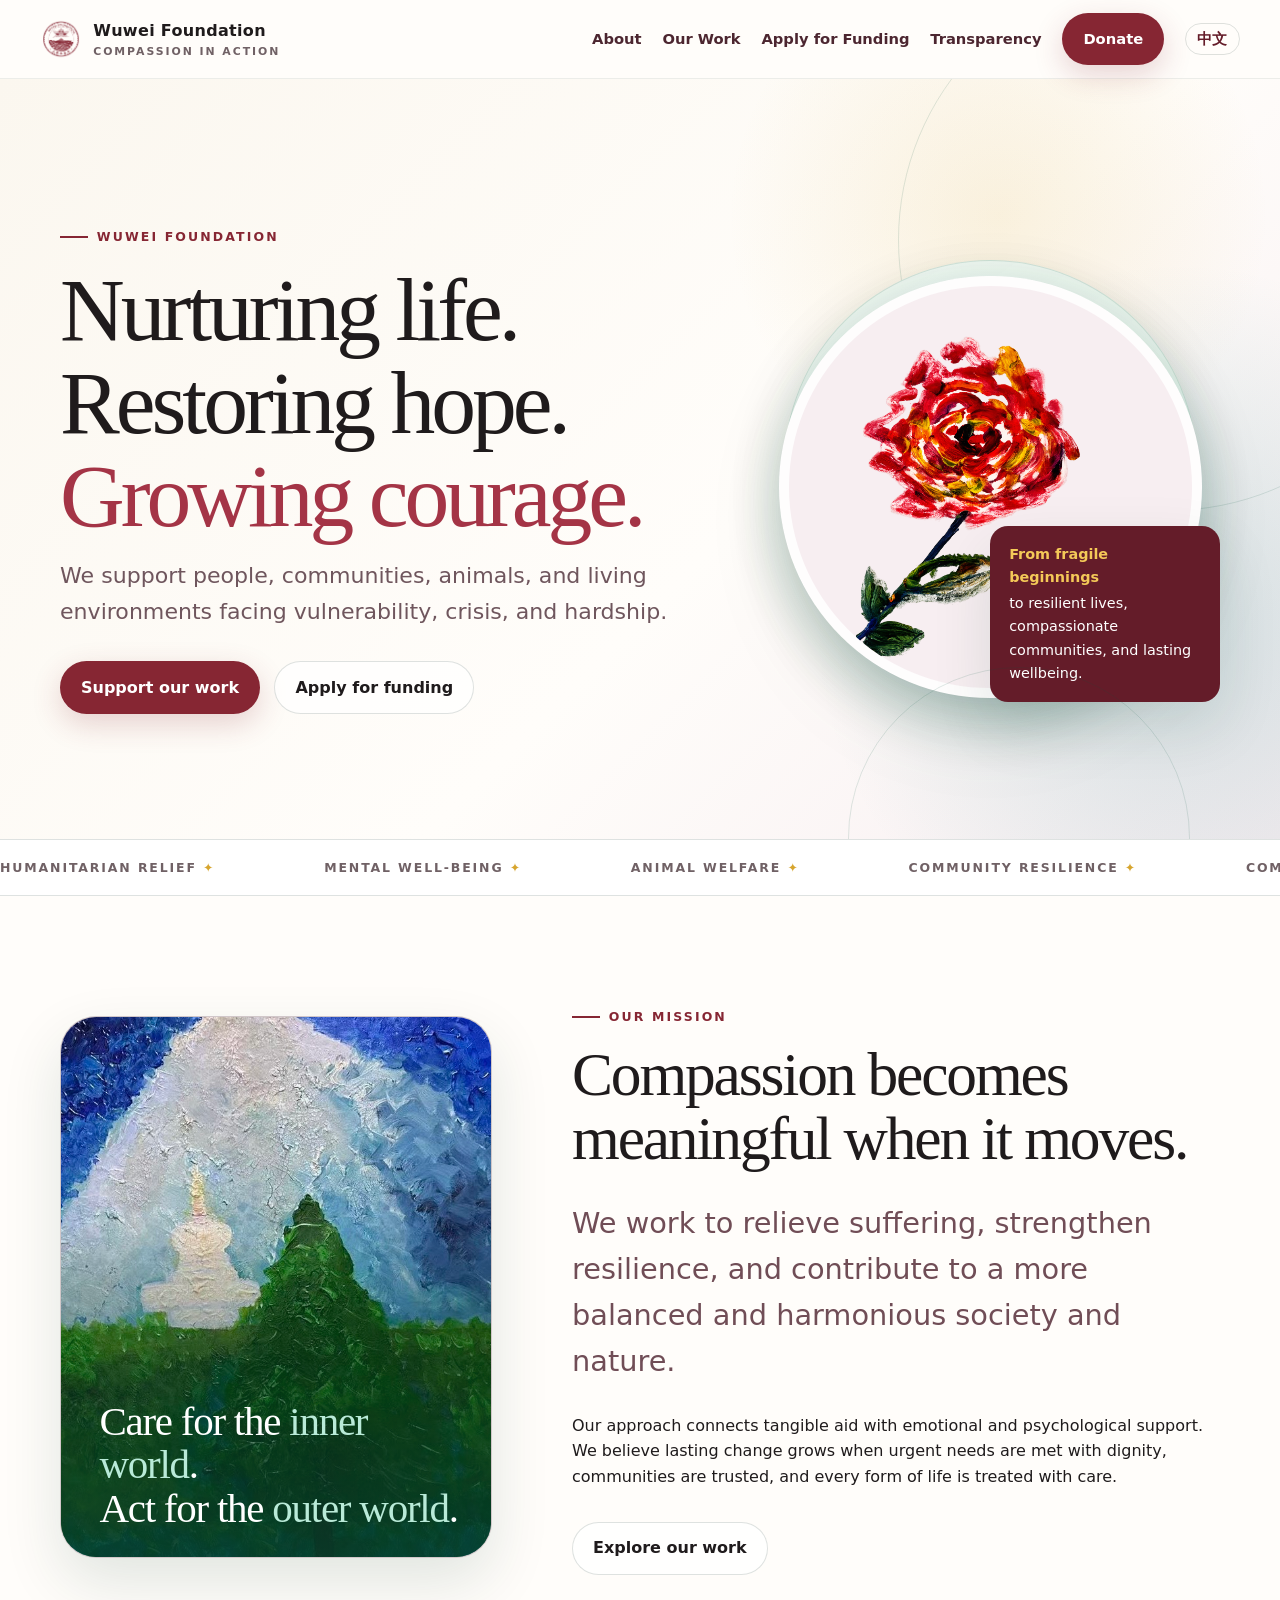
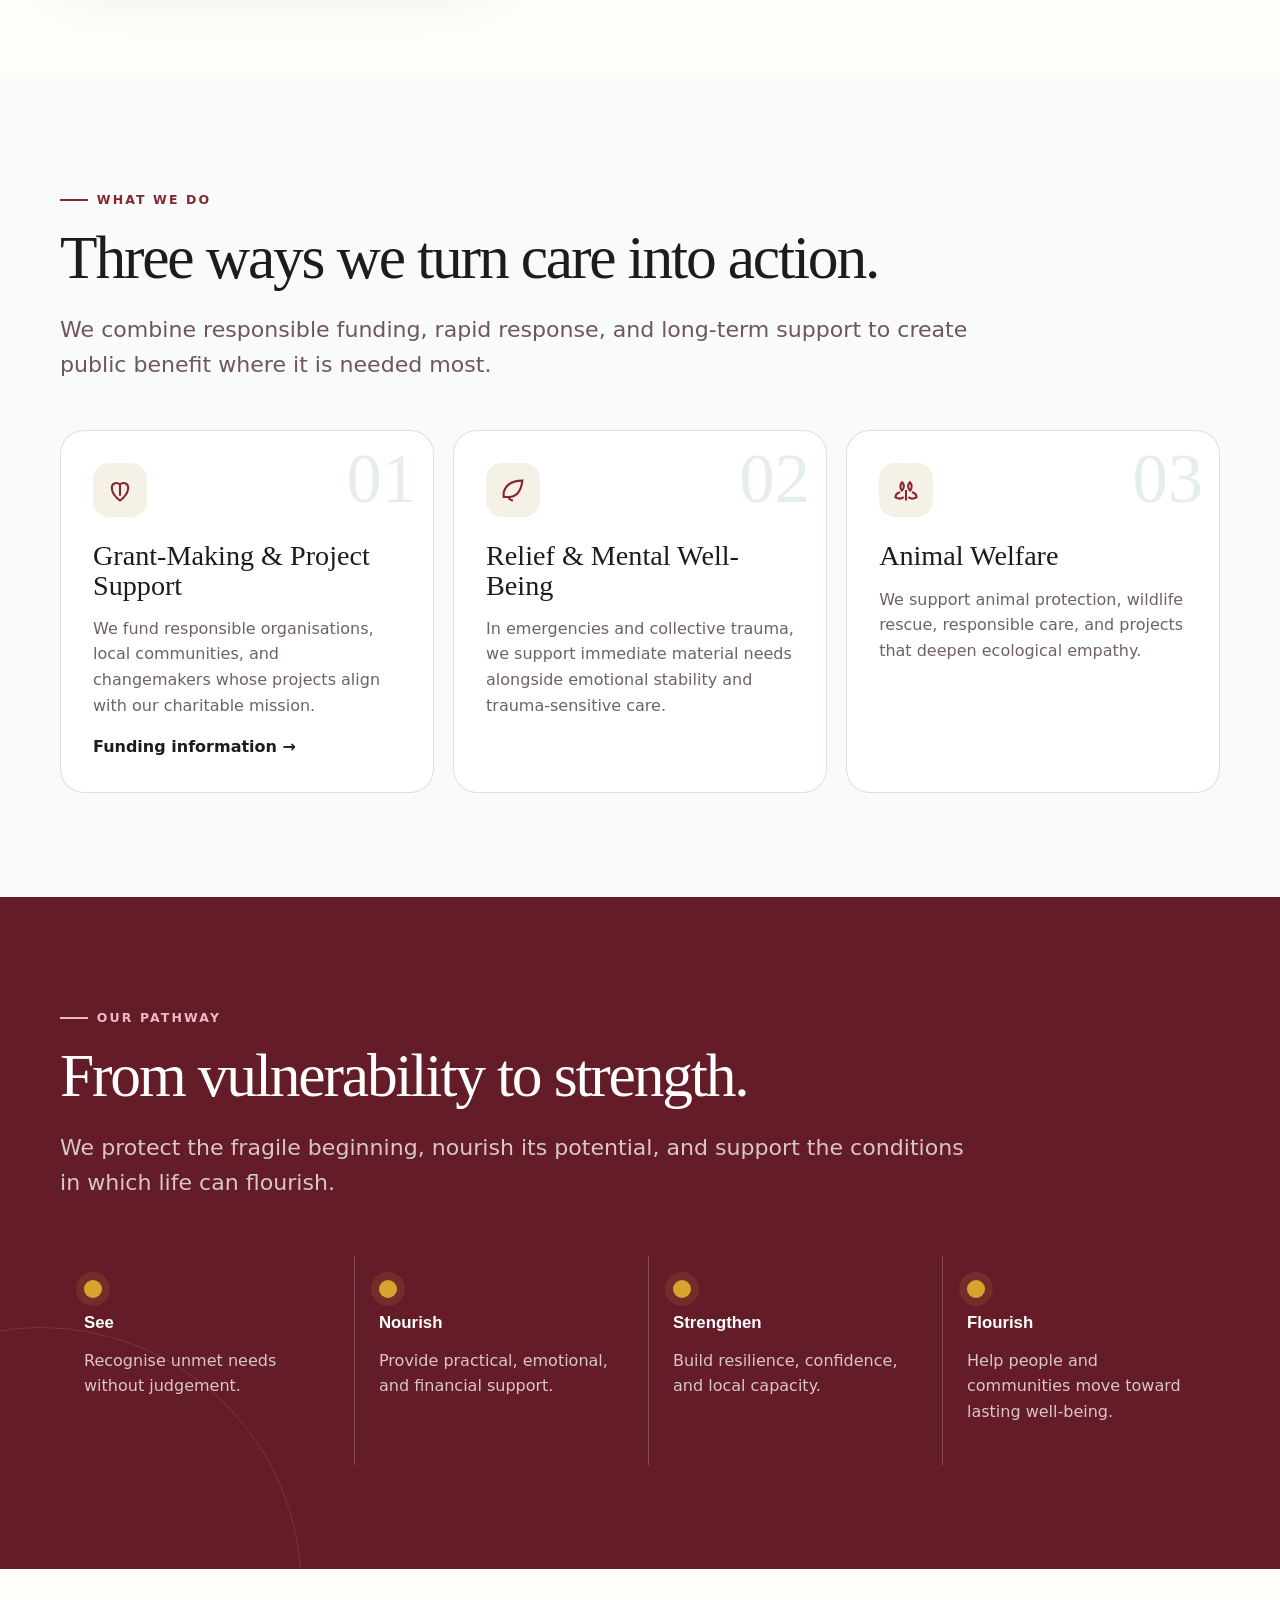
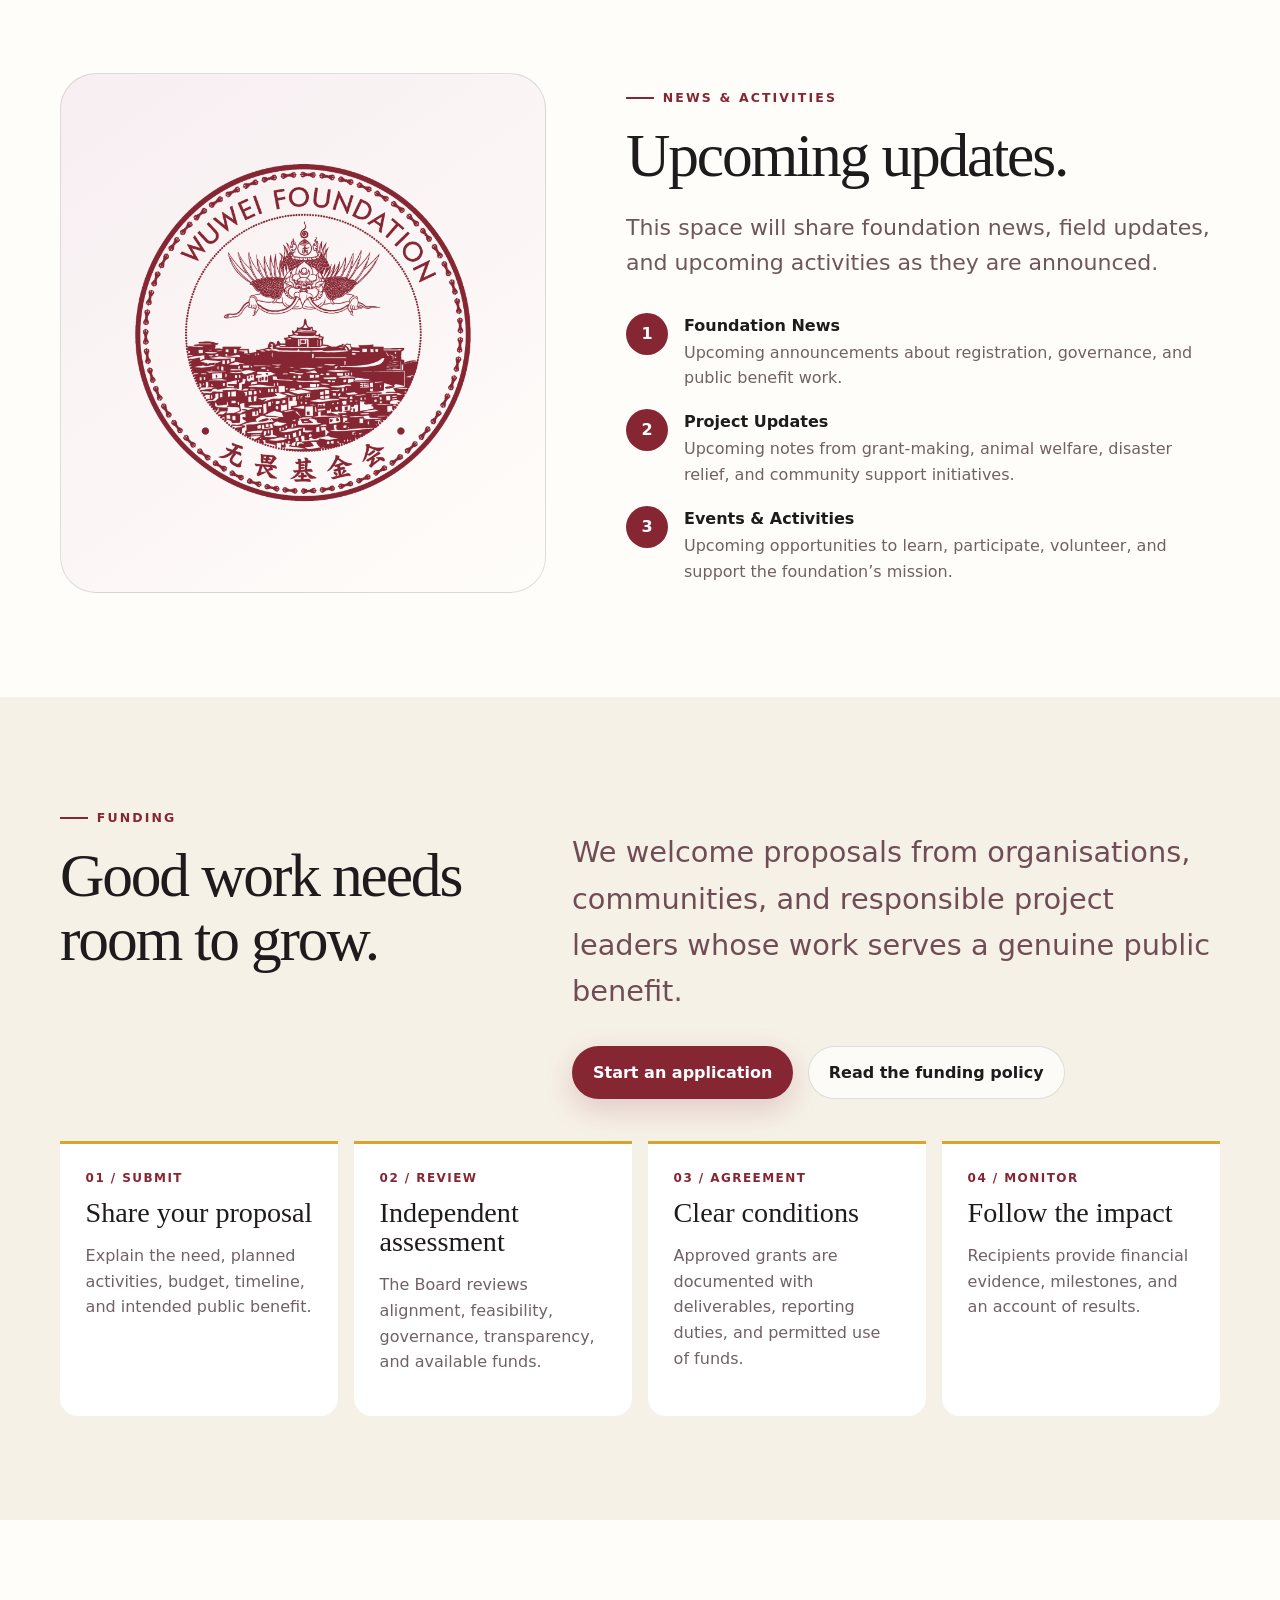
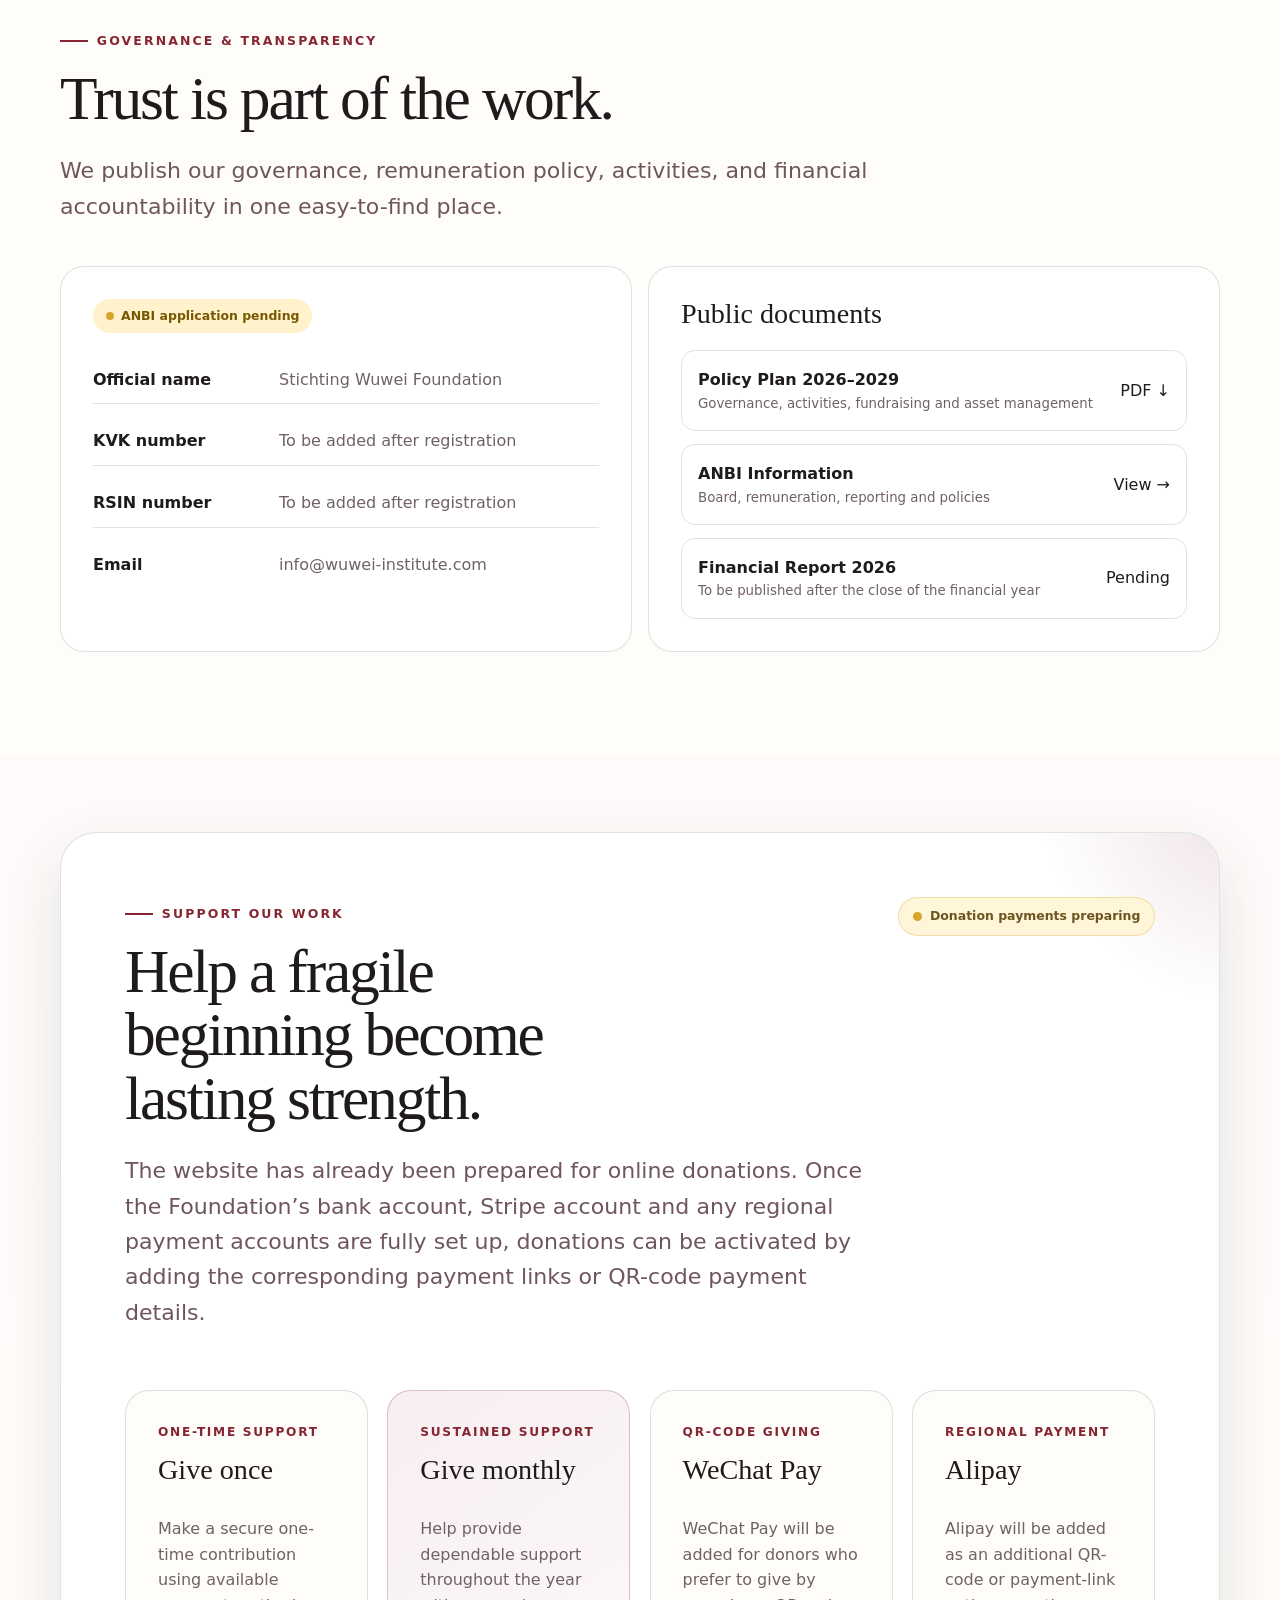
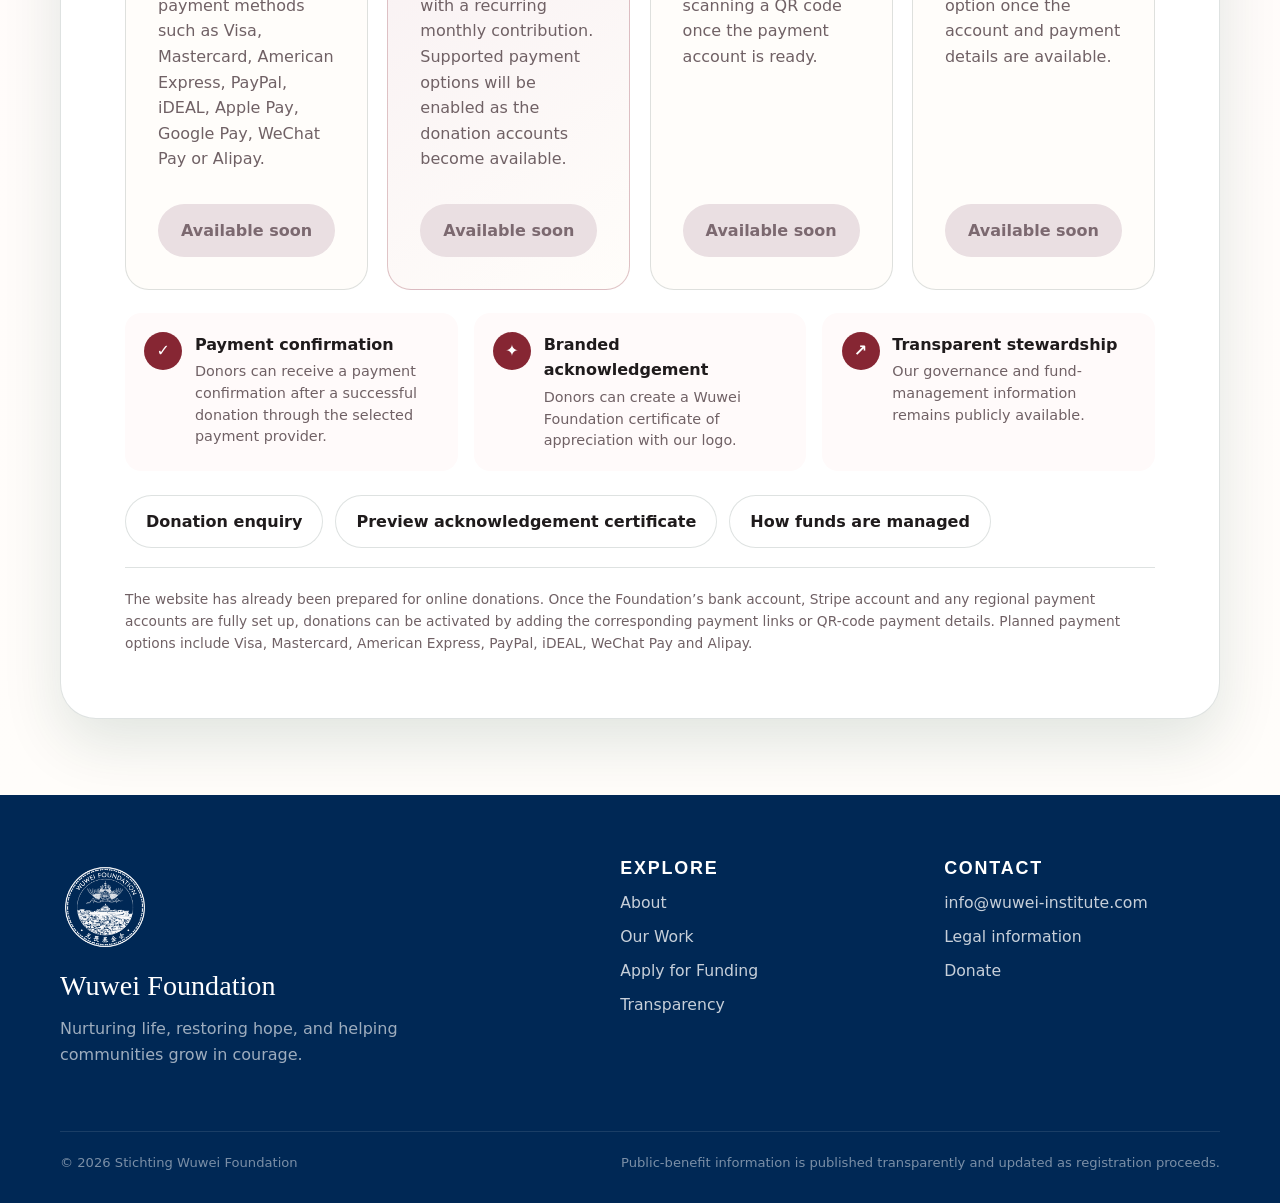
==== commit b9ca0352: "Add files via upload" ====
--- a/index.html
+++ b/index.html
@@ -5,7 +5,7 @@
   <script>document.documentElement.classList.add('js')</script>
   <meta name="viewport" content="width=device-width, initial-scale=1">
   <meta name="description" content="Wuwei Foundation supports humanitarian relief, mental well-being, animal welfare, wildlife conservation, and community-led projects through compassionate action and responsible grant-making.">
-  <meta name="theme-color" content="#0a5a3d">
+  <meta name="theme-color" content="#862633">
   <meta property="og:image" content="assets/wuwei_square.png">
   <title>Wuwei Foundation — Nurturing Life, Restoring Hope</title>
   <link rel="icon" href="assets/icon-32.png" type="image/png">
@@ -48,7 +48,7 @@
         </div>
         <div class="hero-art reveal">
           <div class="halo"></div>
-          <img class="hero-circle-image" src="assets/tara.png" alt="Founder artwork of a meditative Tara-like figure" loading="eager">
+          <img class="hero-circle-image" src="assets/flower2.png" alt="Founder artwork of a meditative Tara-like figure" loading="eager">
           <div class="hero-note"><strong>From fragile beginnings</strong>to resilient lives, compassionate communities, and lasting wellbeing.</div>
         </div>
       </div>
@@ -65,7 +65,7 @@
       <div class="container split mission-split">
         <div class="mission-visual reveal">
           <figure class="mission-artwork">
-            <img src="assets/9ebb9c61-6708-4b7a-875c-d8fecb398d93.jpg" alt="Original painting of water lilies floating across a calm green and blue pond">
+            <img src="assets/2713fb63-16b7-403d-b89c-3e729d44dcf1.jpg" alt="Original painting of water lilies floating across a calm green and blue pond">
             <figcaption>Care for the <span>inner world</span>.<br>Act for the <span>outer world</span>.</figcaption>
           </figure>
         </div>
@@ -136,13 +136,13 @@
       <div class="container symbol-grid">
         <div class="symbol-card reveal"><img src="assets/wuwei-foundation-logo.png" alt="Wuwei Foundation logo showing a seed, growing tree, and two W water waves"></div>
         <div class="reveal">
-          <span class="eyebrow">Our symbol</span>
-          <h2>A seed of possibility.</h2>
-          <p class="lede">The mark tells a story of care, growth, wisdom, and liberation.</p>
+          <span class="eyebrow">News & Activities</span>
+          <h2>Upcoming updates.</h2>
+          <p class="lede">This space will share foundation news, field updates, and upcoming activities as they are announced.</p>
           <div class="symbol-points">
-            <div class="symbol-point"><span>1</span><div><strong>The seed</strong><p>Every young or vulnerable life carries the potential to grow.</p></div></div>
-            <div class="symbol-point"><span>2</span><div><strong>The tree</strong><p>With nourishment and protection, fragile beginnings become enduring strength.</p></div></div>
-            <div class="symbol-point"><span>3</span><div><strong>The two W waves</strong><p>They represent Wu—the first W, meaning “no”—and Wei—the second W, meaning “fear.” Their flowing form also evokes water, which nourishes and sustains life.</p></div></div>
+            <div class="symbol-point"><span>1</span><div><strong>Foundation News</strong><p>Upcoming announcements about registration, governance, and public benefit work.</p></div></div>
+            <div class="symbol-point"><span>2</span><div><strong>Project Updates</strong><p>Upcoming notes from grant-making, animal welfare, disaster relief, and community support initiatives.</p></div></div>
+            <div class="symbol-point"><span>3</span><div><strong>Events & Activities</strong><p>Upcoming opportunities to learn, participate, volunteer, and support the foundation’s mission.</p></div></div>
           </div>
         </div>
       </div>
--- a/assets/styles.css
+++ b/assets/styles.css
@@ -1,14 +1,14 @@
 :root {
-  --ink: #15342b;
-  --forest: #0a5a3d;
-  --forest-deep: #063d2d;
-  --jade: #0f8a69;
-  --teal: #0b7780;
+  --ink: #1F1B1C;
+  --forest: #862633;
+  --forest-deep: #641C29;
+  --jade: #A43446;
+  --teal: #862633;
   --gold: #d7a52e;
   --cream: #f6f1e7;
   --sand: #e8dfcf;
   --paper: #fffdfa;
-  --muted: #60756d;
+  --muted: #706165;
   --line: rgba(21, 52, 43, .14);
   --shadow: 0 24px 60px rgba(11, 58, 45, .12);
   --radius-xl: 36px;
@@ -64,7 +64,7 @@
 .brand img { width: 42px; height: 42px; object-fit: contain; }
 .brand small { display: block; font-size: .68rem; letter-spacing: .18em; color: var(--muted); font-weight: 700; }
 .site-nav { display: flex; align-items: center; gap: 1.3rem; }
-.site-nav a { font-size: .92rem; font-weight: 650; color: #24483d; }
+.site-nav a { font-size: .92rem; font-weight: 650; color: #4c2630; }
 .site-nav a:hover, .site-nav a:focus { color: var(--jade); }
 .nav-toggle { display: none; border: 0; background: transparent; padding: .5rem; }
 .nav-toggle span { width: 24px; height: 2px; background: var(--ink); display: block; margin: 5px; }
@@ -89,8 +89,8 @@
 h1 { font-size: clamp(3rem, 7vw, 6.7rem); letter-spacing: -.045em; }
 h2 { font-size: clamp(2.2rem, 4.8vw, 4.6rem); letter-spacing: -.035em; }
 h3 { font-size: clamp(1.35rem, 2.2vw, 2rem); }
-.lede { font-size: clamp(1.1rem, 1.8vw, 1.38rem); color: #3f5f55; max-width: 66ch; }
-.kicker { font-size: clamp(1.25rem, 2.4vw, 1.8rem); color: #47675c; max-width: 38ch; }
+.lede { font-size: clamp(1.1rem, 1.8vw, 1.38rem); color: #6f565d; max-width: 66ch; }
+.kicker { font-size: clamp(1.25rem, 2.4vw, 1.8rem); color: #704d56; max-width: 38ch; }
 
 .button-row { display: flex; flex-wrap: wrap; gap: .9rem; margin-top: 2rem; }
 .btn {
@@ -105,7 +105,7 @@
   font-weight: 760;
   transition: .2s ease;
 }
-.btn-primary { background: var(--forest); color: #fff; box-shadow: 0 10px 30px rgba(10,90,61,.18); }
+.btn-primary { background: var(--forest); color: #fff; box-shadow: 0 10px 30px rgba(134,38,51,.20); }
 .btn-primary:hover { transform: translateY(-2px); background: var(--forest-deep); }
 .btn-secondary { border-color: var(--line); background: rgba(255,255,255,.7); }
 .btn-secondary:hover { border-color: var(--teal); color: var(--teal); transform: translateY(-2px); }
@@ -121,7 +121,7 @@
   background:
     radial-gradient(circle at 78% 18%, rgba(215,165,46,.14), transparent 23%),
     radial-gradient(circle at 92% 72%, rgba(11,119,128,.16), transparent 28%),
-    linear-gradient(135deg, #fbf7ef 0%, #fffdfa 58%, #edf6f2 100%);
+    linear-gradient(135deg, #fbf7ef 0%, #fffdfa 58%, #f7eef1 100%);
 }
 .hero::before, .hero::after {
   content: "";
@@ -185,7 +185,7 @@
   overflow: hidden;
   transition: .25s ease;
 }
-.card:hover { transform: translateY(-6px); box-shadow: var(--shadow); border-color: rgba(15,138,105,.28); }
+.card:hover { transform: translateY(-6px); box-shadow: var(--shadow); border-color: rgba(134,38,51,.28); }
 .card-number { font-family: Georgia, serif; font-size: 4.4rem; line-height: 1; color: rgba(10,90,61,.1); position: absolute; right: 1rem; top: .7rem; }
 .card-icon { width: 54px; height: 54px; border-radius: 16px; display: grid; place-items: center; background: var(--cream); color: var(--forest); margin-bottom: 1.5rem; }
 .card-icon svg { width: 28px; height: 28px; }
@@ -193,7 +193,7 @@
 
 .band { background: var(--forest-deep); color: #fff; position: relative; overflow: hidden; }
 .band::before { content: ""; position: absolute; width: 520px; height: 520px; border: 1px solid rgba(255,255,255,.11); border-radius: 50%; left: -220px; bottom: -280px; }
-.band .eyebrow { color: #8dd8bd; }
+.band .eyebrow { color: #f1b8c2; }
 .band p { color: rgba(255,255,255,.75); }
 .band h2 { color: #fff; }
 
@@ -204,7 +204,7 @@
 .step h3 { font-family: Inter, sans-serif; font-size: 1.05rem; font-weight: 800; }
 
 .symbol-grid { display: grid; grid-template-columns: .9fr 1.1fr; gap: 5rem; align-items: center; }
-.symbol-card { border-radius: var(--radius-xl); background: linear-gradient(145deg, #edf6f2, #fffdfa); border: 1px solid var(--line); padding: 2rem; display: grid; place-items: center; min-height: 520px; }
+.symbol-card { border-radius: var(--radius-xl); background: linear-gradient(145deg, #f7eef1, #fffdfa); border: 1px solid var(--line); padding: 2rem; display: grid; place-items: center; min-height: 520px; }
 .symbol-card img { width: min(470px, 90%); }
 .symbol-points { display: grid; gap: 1.15rem; margin-top: 2rem; }
 .symbol-point { display: grid; grid-template-columns: 42px 1fr; gap: 1rem; align-items: start; }
@@ -236,16 +236,16 @@
 .cta p { color: rgba(255,255,255,.76); max-width: 56ch; }
 .cta h2 { color: #fff; }
 
-.site-footer { background: #092f25; color: #fff; padding: 64px 0 30px; }
+.site-footer { background: #002855; color: #fff; padding: 64px 0 30px; }
 .footer-grid { display: grid; grid-template-columns: 1.3fr .7fr .7fr; gap: 3rem; }
 .footer-brand img { width: 90px; margin-bottom: 1rem; opacity: .98; }
 .footer-brand p { color: rgba(255,255,255,.62); max-width: 38ch; }
-.footer-col h3 { font-family: Inter, sans-serif; font-size: .82rem; text-transform: uppercase; letter-spacing: .16em; font-weight: 800; }
-.footer-col a { display: block; margin: .6rem 0; color: rgba(255,255,255,.72); }
+.footer-col h3 { font-family: Inter, sans-serif; font-size: 1.12rem; text-transform: uppercase; letter-spacing: .10em; font-weight: 800; margin-bottom: .85rem; }
+.footer-col a { display: block; margin: .62rem 0; color: rgba(255,255,255,.78); font-size: .98rem; line-height: 1.55; }
 .footer-col a:hover { color: #fff; }
 .footer-bottom { display: flex; justify-content: space-between; gap: 1rem; margin-top: 3rem; padding-top: 1.2rem; border-top: 1px solid rgba(255,255,255,.1); color: rgba(255,255,255,.48); font-size: .82rem; }
 
-.page-hero { padding: 120px 0 70px; background: linear-gradient(135deg, #fbf7ef, #edf6f2); border-bottom: 1px solid var(--line); }
+.page-hero { padding: 120px 0 70px; background: linear-gradient(135deg, #fbf7ef, #f7eef1); border-bottom: 1px solid var(--line); }
 .page-hero h1 { font-size: clamp(3rem, 6vw, 5.8rem); }
 .breadcrumb { font-size: .82rem; text-transform: uppercase; letter-spacing: .12em; color: var(--muted); margin-bottom: 1rem; }
 .content-grid { display: grid; grid-template-columns: 260px 1fr; gap: 4rem; align-items: start; }
@@ -263,7 +263,7 @@
 .application-layout { display: grid; grid-template-columns: .8fr 1.2fr; gap: 4rem; align-items: start; }
 .application-note { background: var(--forest-deep); color: #fff; padding: 2rem; border-radius: var(--radius-lg); position: sticky; top: 110px; }
 .application-note p { color: rgba(255,255,255,.72); }
-.form-card { padding: 2rem; border: 1px solid var(--line); border-radius: var(--radius-lg); background: #fff; box-shadow: 0 18px 45px rgba(11,58,45,.08); }
+.form-card { padding: 2rem; border: 1px solid var(--line); border-radius: var(--radius-lg); background: #fff; box-shadow: 0 18px 45px rgba(100,28,41,.08); }
 .form-grid { display: grid; grid-template-columns: 1fr 1fr; gap: 1rem; }
 .field { display: grid; gap: .35rem; }
 .field.full { grid-column: 1 / -1; }
@@ -277,7 +277,7 @@
   color: var(--ink);
 }
 .field textarea { min-height: 130px; resize: vertical; }
-.field input:focus, .field textarea:focus, .field select:focus { outline: 3px solid rgba(15,138,105,.12); border-color: var(--jade); }
+.field input:focus, .field textarea:focus, .field select:focus { outline: 3px solid rgba(134,38,51,.14); border-color: var(--jade); }
 .form-actions { display: flex; flex-wrap: wrap; gap: .8rem; margin-top: 1.3rem; }
 .form-status { margin-top: 1rem; font-size: .9rem; color: var(--muted); }
 
@@ -375,7 +375,7 @@
   overflow: hidden;
   border: 1px solid var(--line);
   box-shadow: var(--shadow);
-  background: #dce9e3;
+  background: #f0dfe3;
 }
 .mission-artwork img {
   width: 100%;
@@ -426,13 +426,13 @@
   border-radius: 50%;
   border: 10px solid rgba(255,255,255,.88);
   box-shadow: 0 24px 60px rgba(11, 58, 45, .16);
-  background: #eef7f1;
+  background: #f7eef1;
 }
 
 
 
 /* Donation architecture and donor acknowledgement */
-.donation-section { background: linear-gradient(180deg, #f8fbf9 0%, #fffdfa 100%); }
+.donation-section { background: linear-gradient(180deg, #fffafa 0%, #fffdfa 100%); }
 .donation-panel {
   position: relative;
   overflow: hidden;
@@ -450,7 +450,7 @@
   border-radius: 50%;
   right: -250px;
   top: -260px;
-  background: radial-gradient(circle, rgba(15,138,105,.12), transparent 68%);
+  background: radial-gradient(circle, rgba(134,38,51,.14), transparent 68%);
   pointer-events: none;
 }
 .donation-intro { position: relative; z-index: 1; display: grid; grid-template-columns: 1fr auto; gap: 2rem; align-items: start; }
@@ -469,8 +469,8 @@
   white-space: nowrap;
 }
 .donation-status::before { content: ""; width: 9px; height: 9px; border-radius: 50%; background: var(--gold); }
-.donation-status.is-live { color: var(--forest-deep); background: #e7f7ef; border-color: rgba(15,138,105,.28); }
-.donation-status.is-live::before { background: var(--jade); box-shadow: 0 0 0 5px rgba(15,138,105,.12); }
+.donation-status.is-live { color: var(--forest-deep); background: #f9eef1; border-color: rgba(134,38,51,.28); }
+.donation-status.is-live::before { background: var(--jade); box-shadow: 0 0 0 5px rgba(134,38,51,.14); }
 .donation-options { display: grid; grid-template-columns: repeat(4, minmax(0, 1fr)); gap: 1.2rem; margin-top: 2.4rem; }
 .donation-card {
   display: flex;
@@ -482,14 +482,14 @@
   border-radius: var(--radius-lg);
   background: #fffdfa;
 }
-.donation-card.featured { background: linear-gradient(145deg, #edf6f2, #fffdfa); border-color: rgba(15,138,105,.26); }
+.donation-card.featured { background: linear-gradient(145deg, #f7eef1, #fffdfa); border-color: rgba(134,38,51,.26); }
 .donation-card-kicker { color: var(--teal); font-size: .76rem; text-transform: uppercase; letter-spacing: .14em; font-weight: 800; }
 .donation-card h3 { margin-top: .75rem; }
 .donation-card p { color: var(--muted); flex: 1; }
 .donation-card .btn { width: 100%; margin-top: 1rem; }
-.donation-link.is-disabled { background: #dbe5e0; color: #6d8179; box-shadow: none; pointer-events: auto; cursor: not-allowed; transform: none; }
+.donation-link.is-disabled { background: #eadfe2; color: #7c6970; box-shadow: none; pointer-events: auto; cursor: not-allowed; transform: none; }
 .donation-aftercare { display: grid; grid-template-columns: repeat(3, 1fr); gap: 1rem; margin-top: 1.4rem; }
-.donation-aftercare > div { display: grid; grid-template-columns: 38px 1fr; gap: .8rem; padding: 1.2rem; border-radius: 16px; background: #f8fbf9; }
+.donation-aftercare > div { display: grid; grid-template-columns: 38px 1fr; gap: .8rem; padding: 1.2rem; border-radius: 16px; background: #fffafa; }
 .donation-aftercare-icon { width: 38px; height: 38px; display: grid; place-items: center; border-radius: 50%; background: var(--forest); color: #fff; font-weight: 900; }
 .donation-aftercare strong { display: block; }
 .donation-aftercare p { margin: .25rem 0 0; color: var(--muted); font-size: .9rem; line-height: 1.5; }
@@ -505,7 +505,7 @@
 .optional { color: var(--muted); font-weight: 500; }
 .certificate-status { min-height: 1.4em; margin: 0; color: var(--jade); font-weight: 700; }
 .certificate-notice { margin-top: 1.2rem; }
-.certificate-preview { aspect-ratio: 1.414 / 1; padding: 16px; min-height: 620px; background: #fffdfa; border: 1px solid rgba(10,90,61,.2); box-shadow: var(--shadow); }
+.certificate-preview { aspect-ratio: 1.414 / 1; padding: 16px; min-height: 620px; background: #fffdfa; border: 1px solid rgba(134,38,51,.20); box-shadow: var(--shadow); }
 .certificate-border { height: 100%; padding: clamp(1rem, 2.3vw, 2.1rem) clamp(1rem, 2.6vw, 2.4rem); border: 8px solid var(--forest); outline: 2px solid var(--gold); outline-offset: -18px; display: flex; flex-direction: column; align-items: center; justify-content: flex-start; text-align: center; }
 .certificate-logo { width: clamp(64px, 7vw, 96px); max-height: 100px; object-fit: contain; margin-bottom: .35rem; }
 .certificate-overline { color: var(--forest); font-size: .68rem; letter-spacing: .14em; font-weight: 850; line-height: 1.4; }
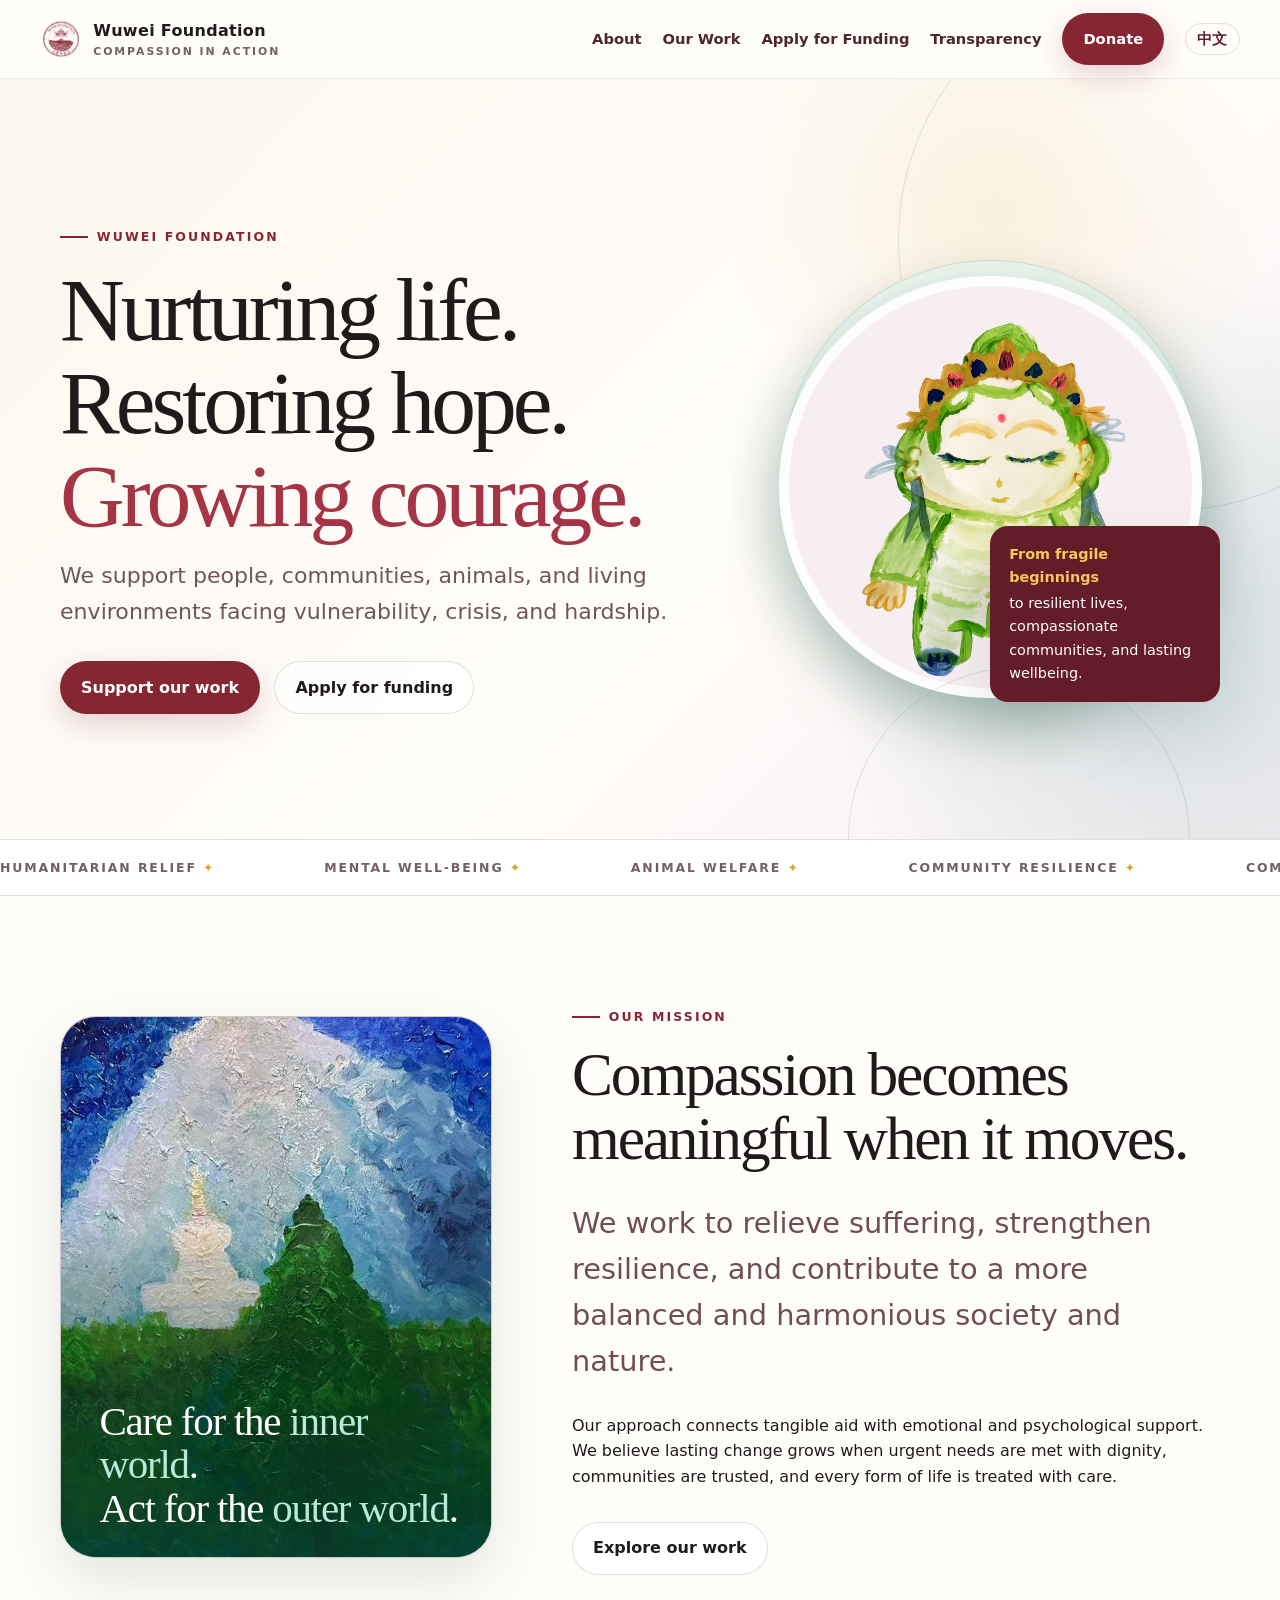
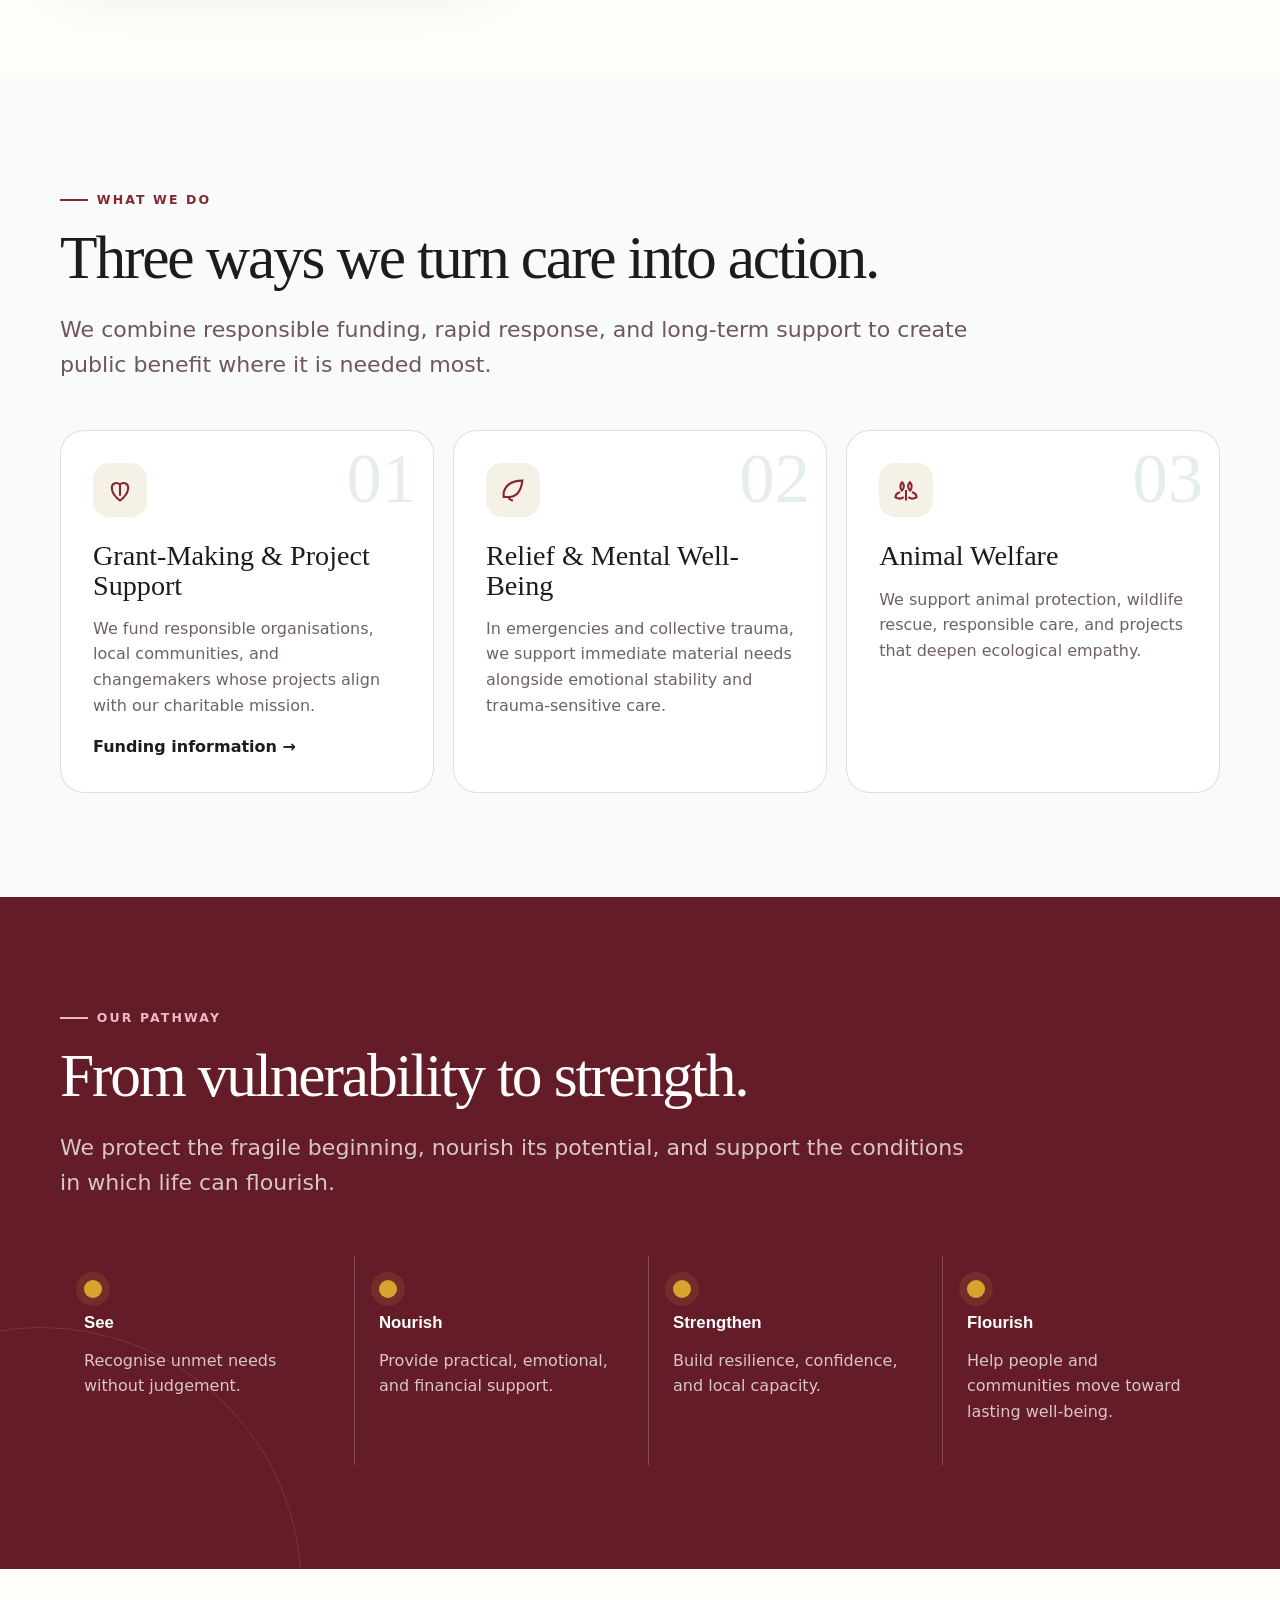
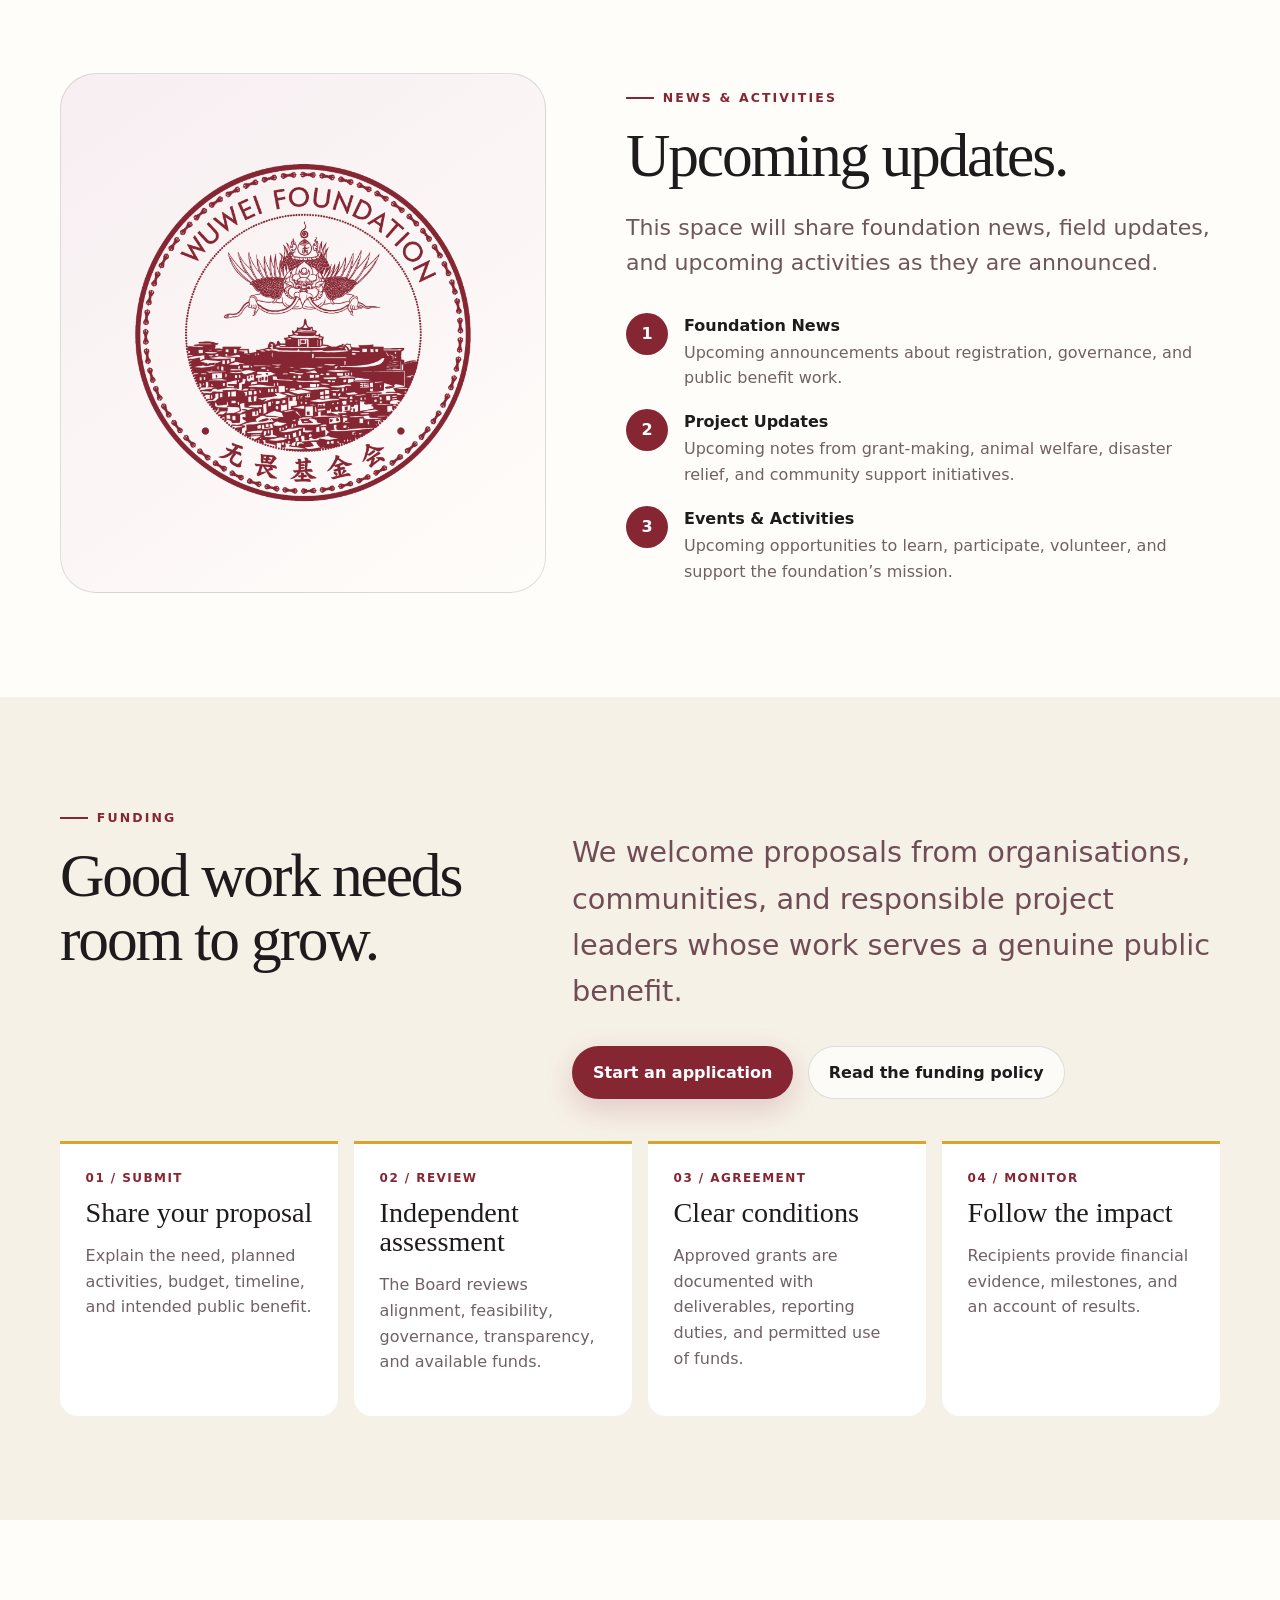
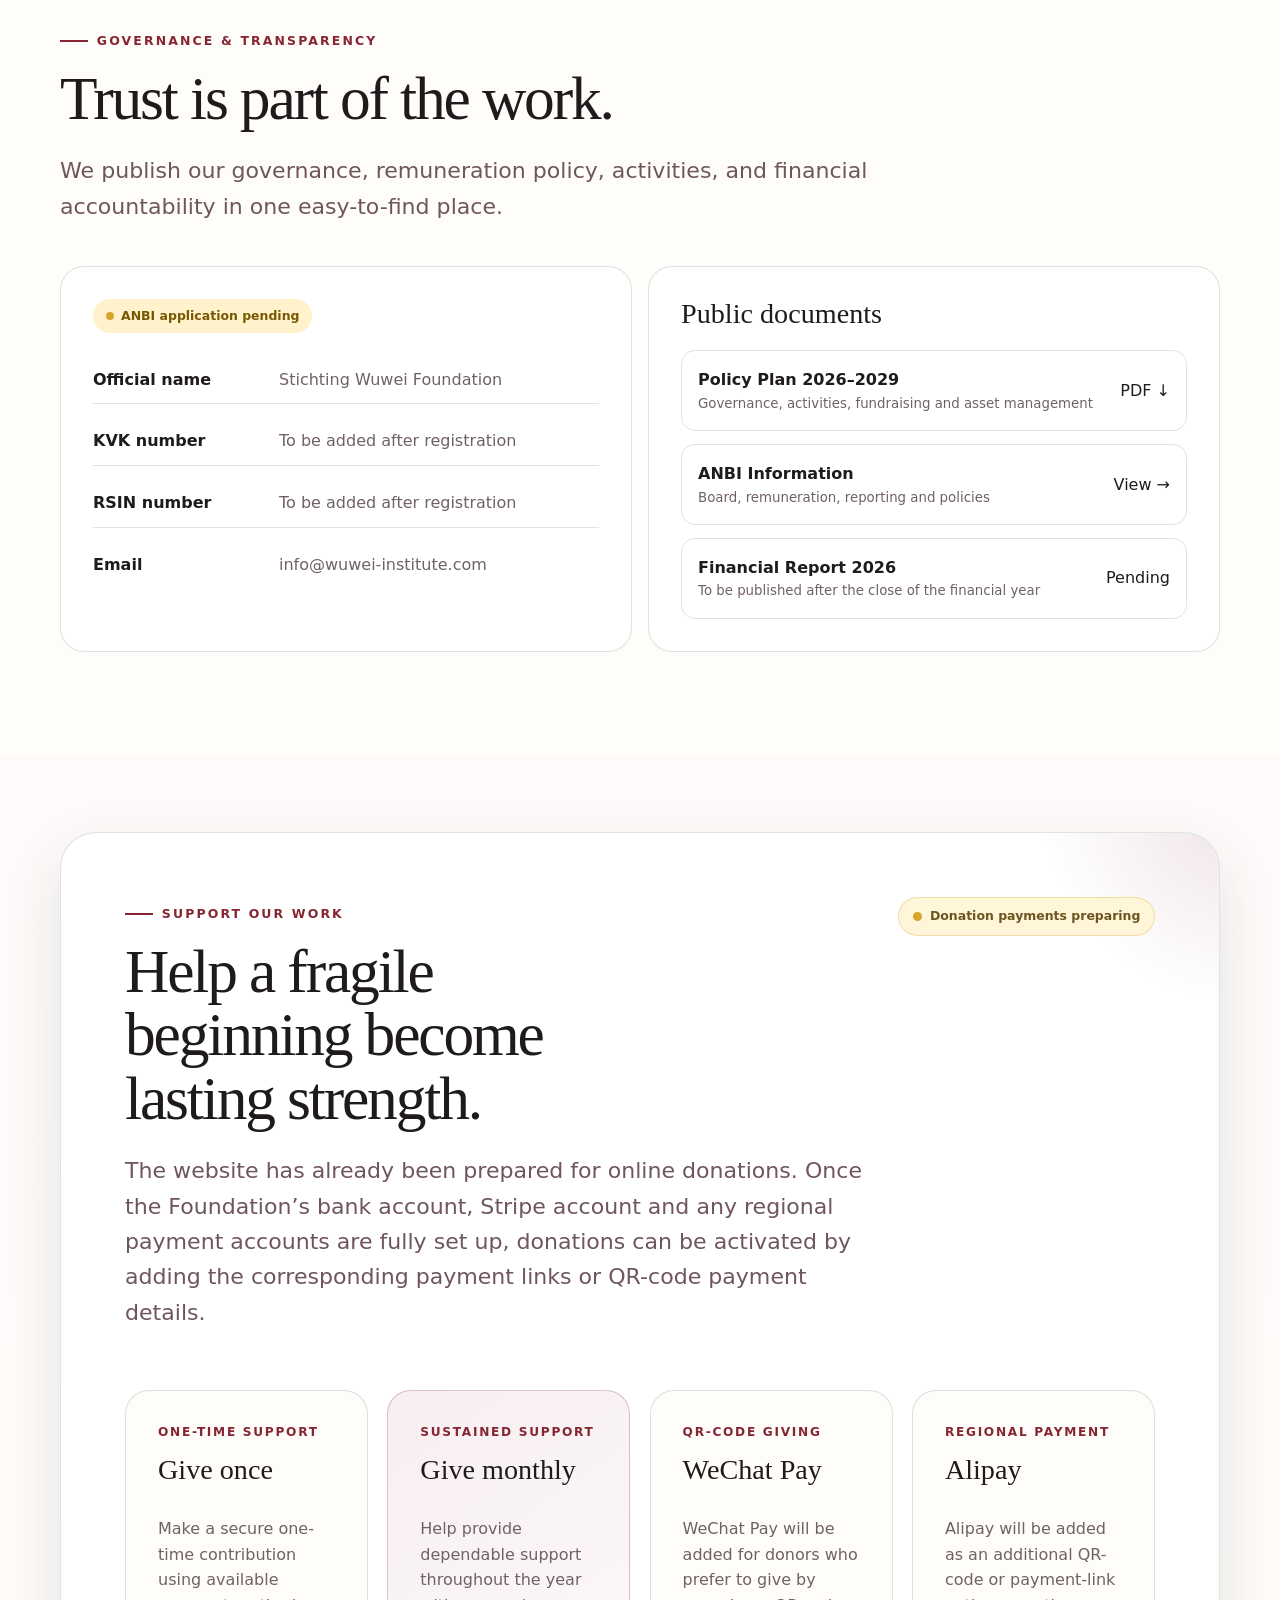
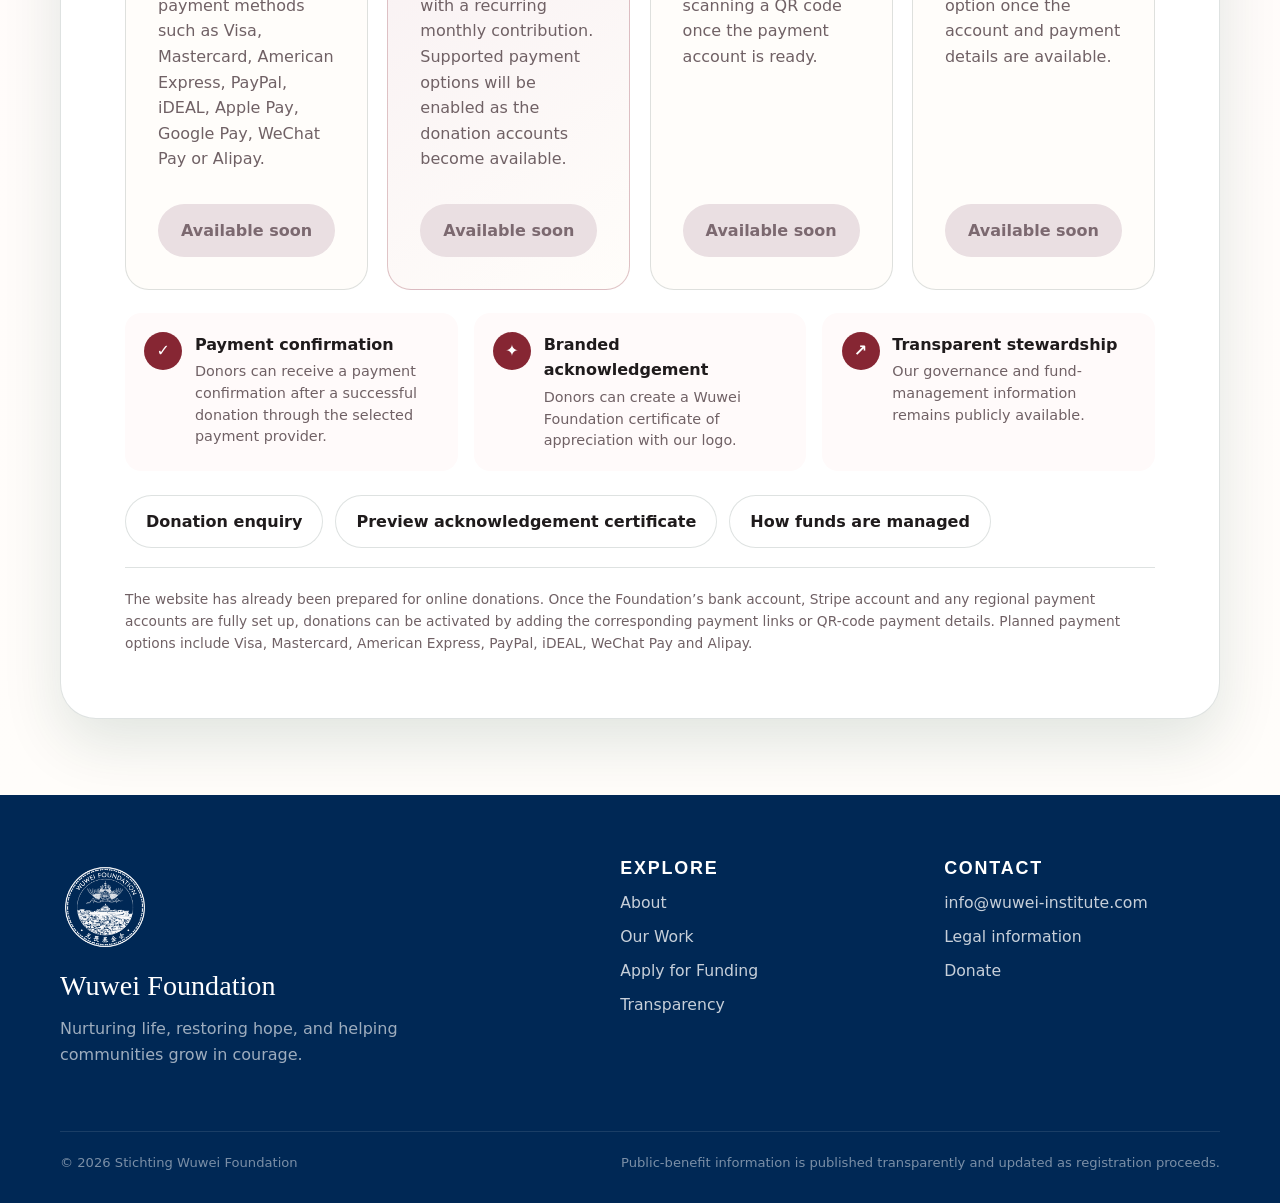
==== commit 218134e2: "Update hero image source in index.html" ====
--- a/index.html
+++ b/index.html
@@ -48,7 +48,7 @@
         </div>
         <div class="hero-art reveal">
           <div class="halo"></div>
-          <img class="hero-circle-image" src="assets/flower2.png" alt="Founder artwork of a meditative Tara-like figure" loading="eager">
+          <img class="hero-circle-image" src="assets/tara.png" alt="Founder artwork of a meditative Tara-like figure" loading="eager">
           <div class="hero-note"><strong>From fragile beginnings</strong>to resilient lives, compassionate communities, and lasting wellbeing.</div>
         </div>
       </div>
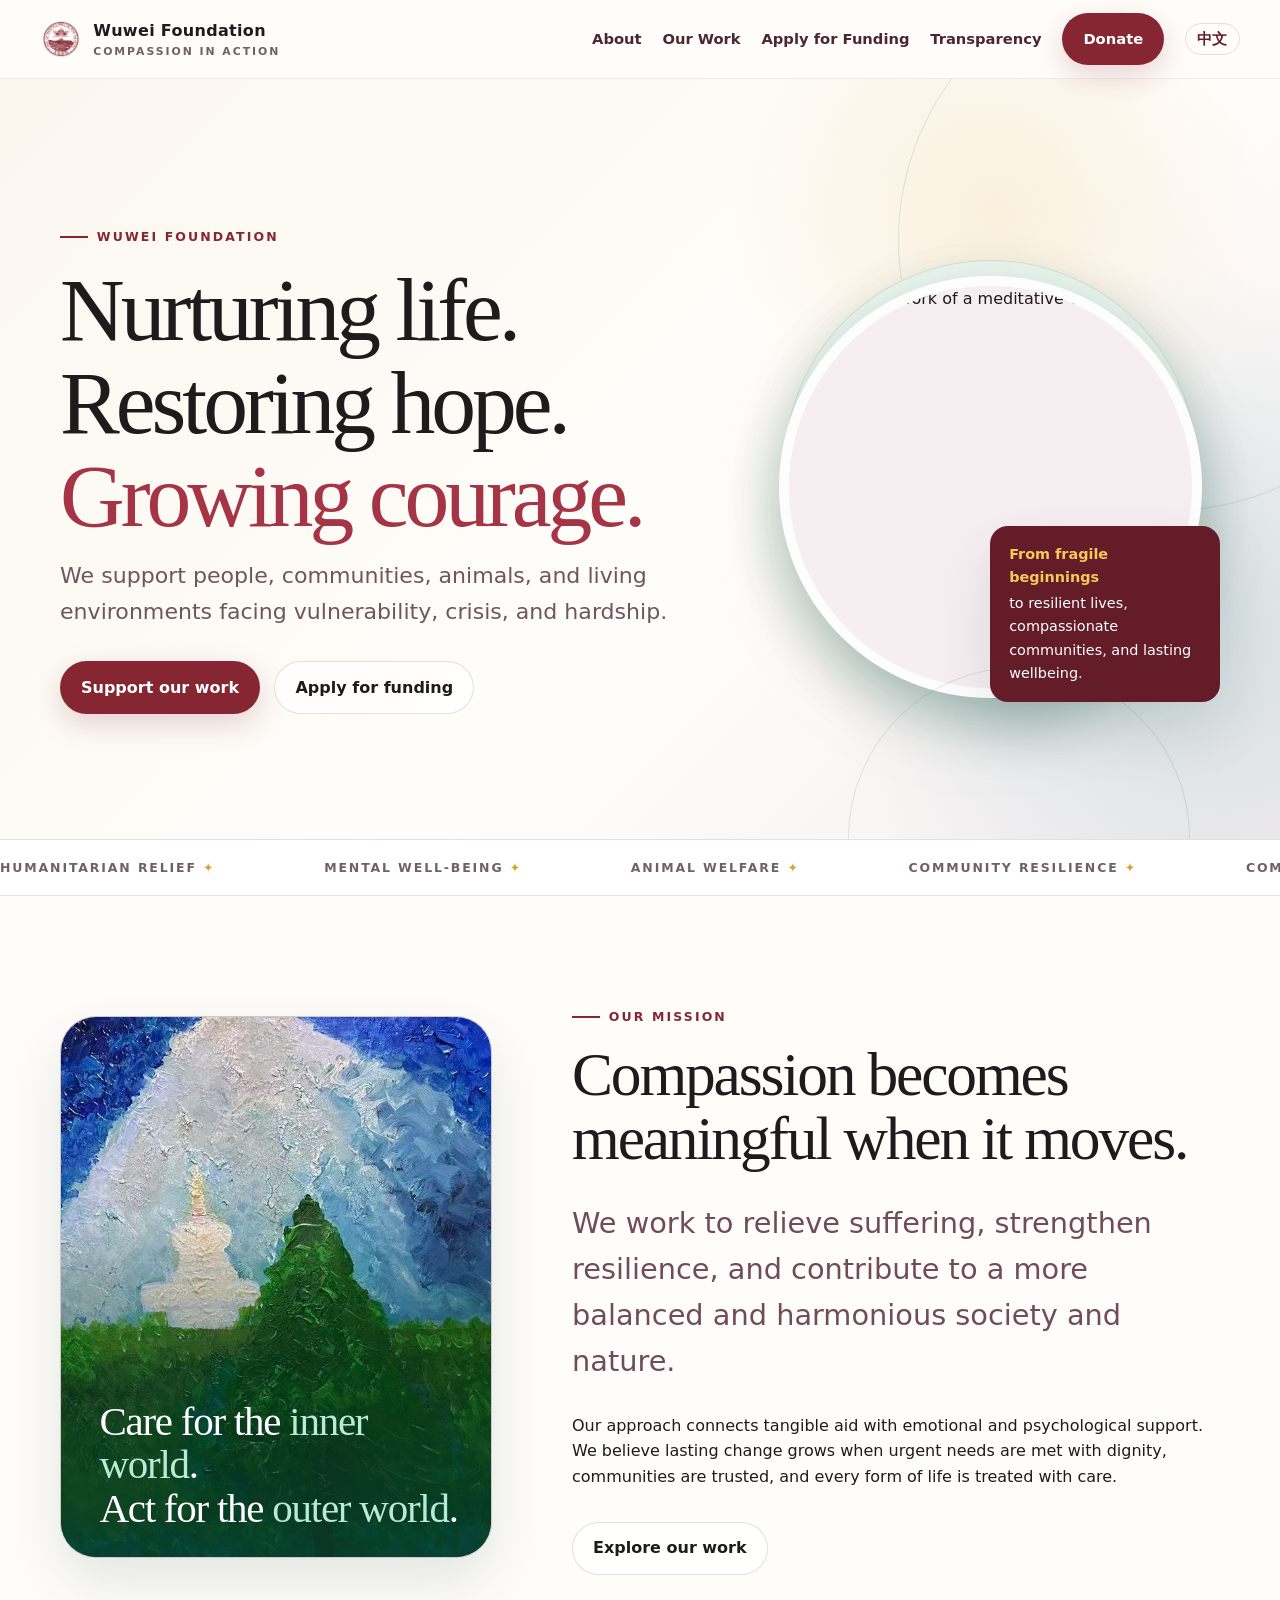
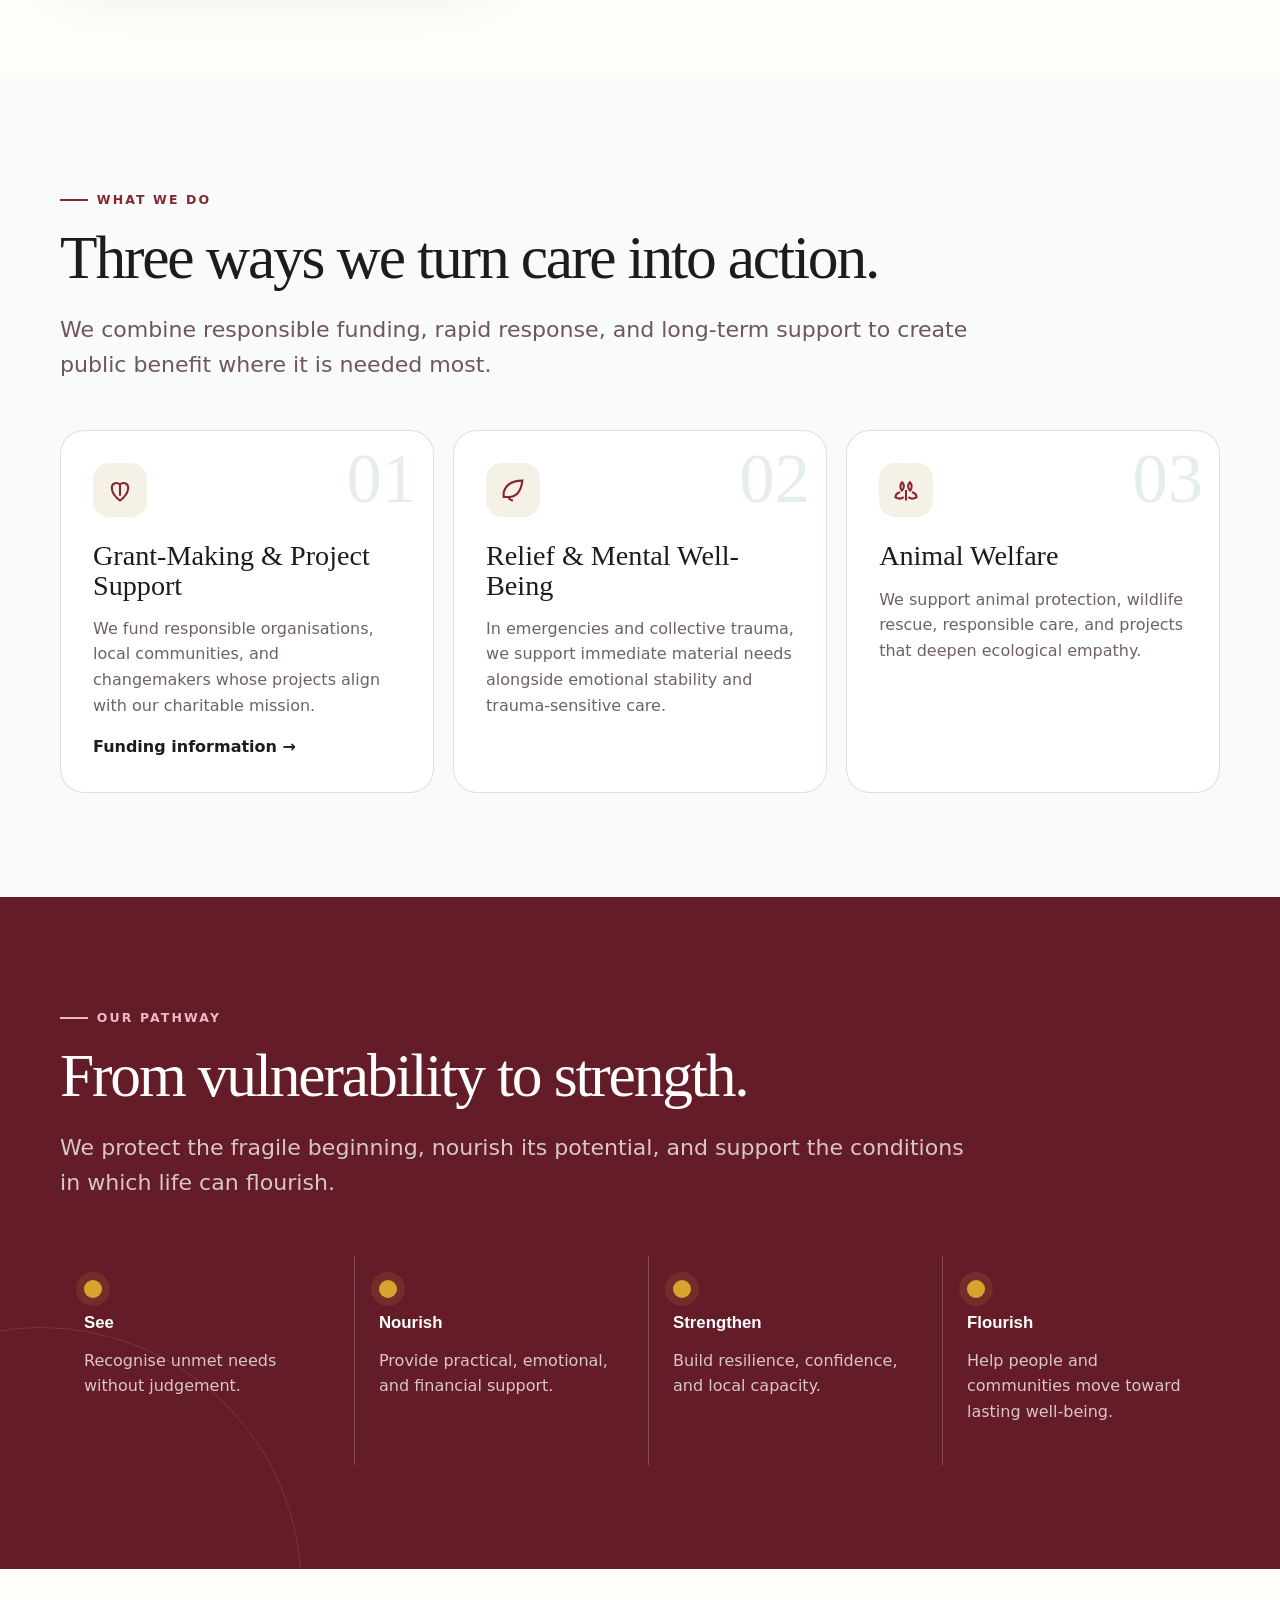
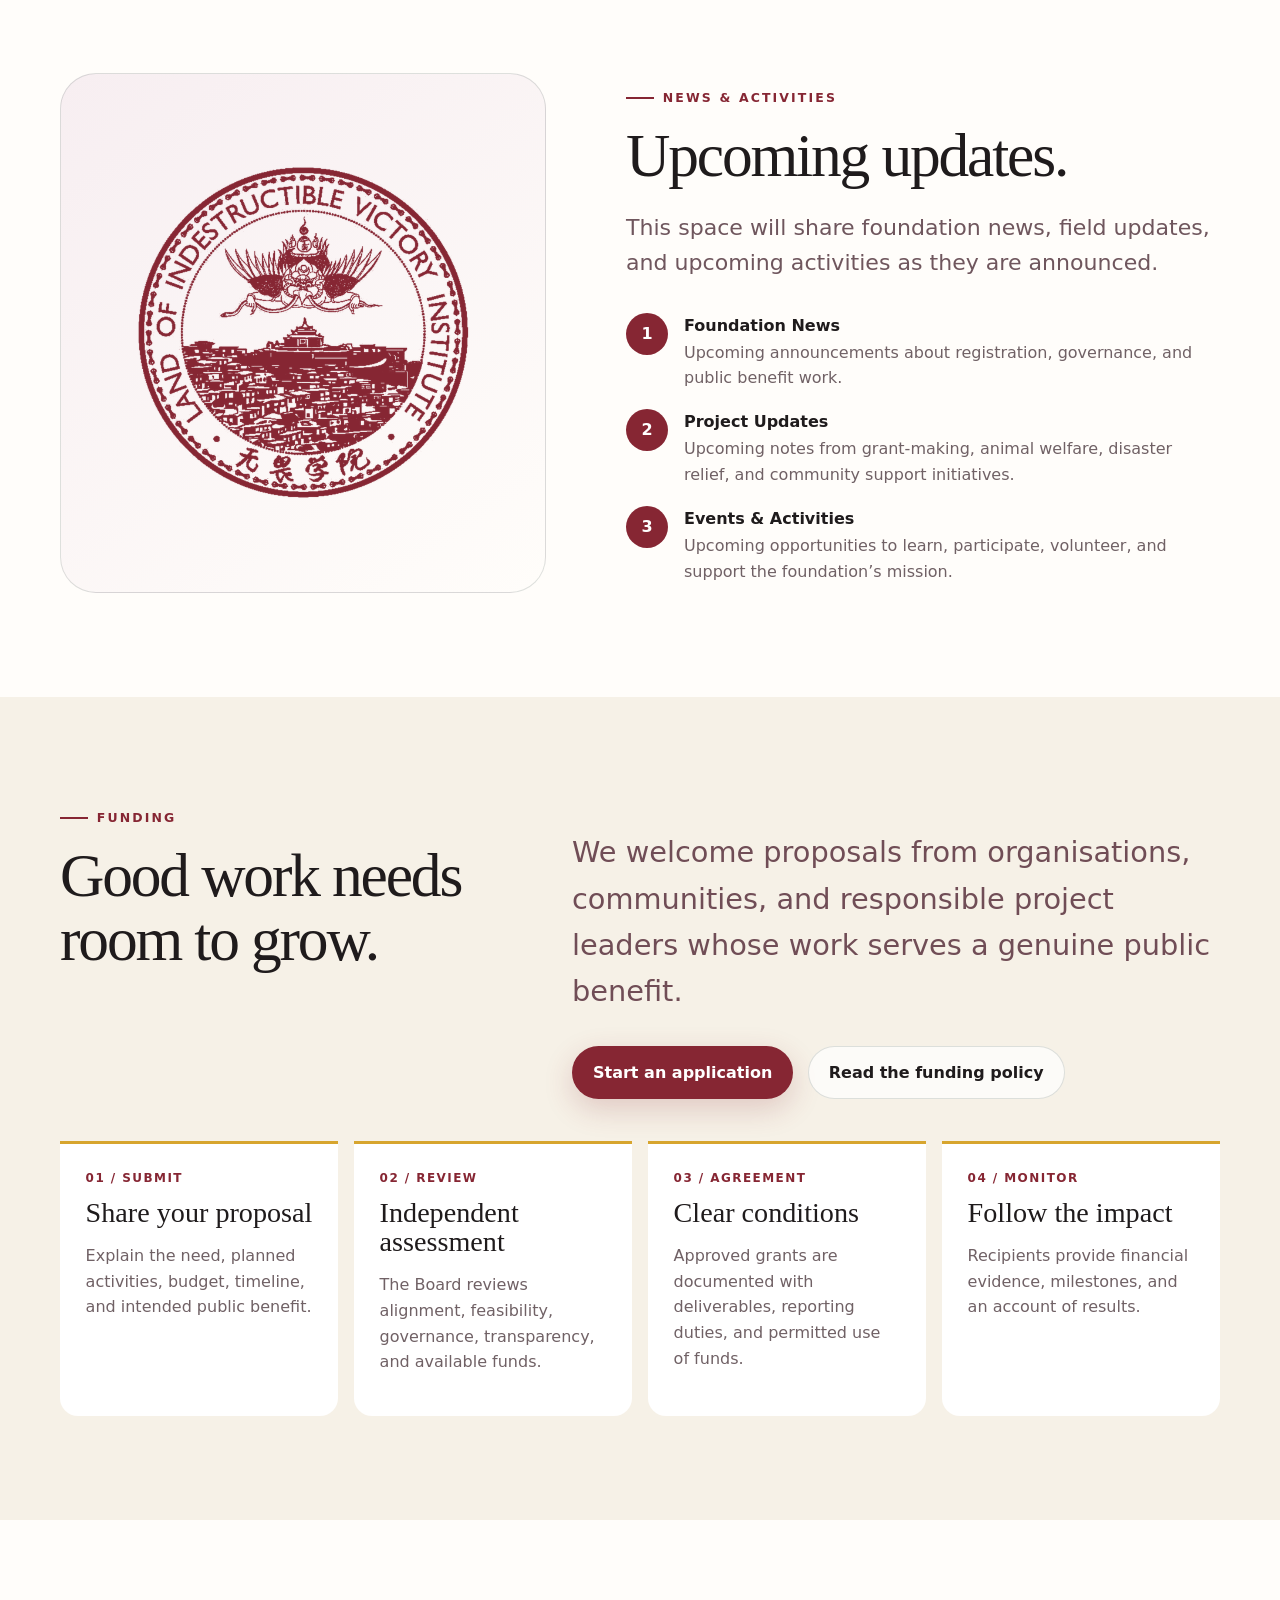
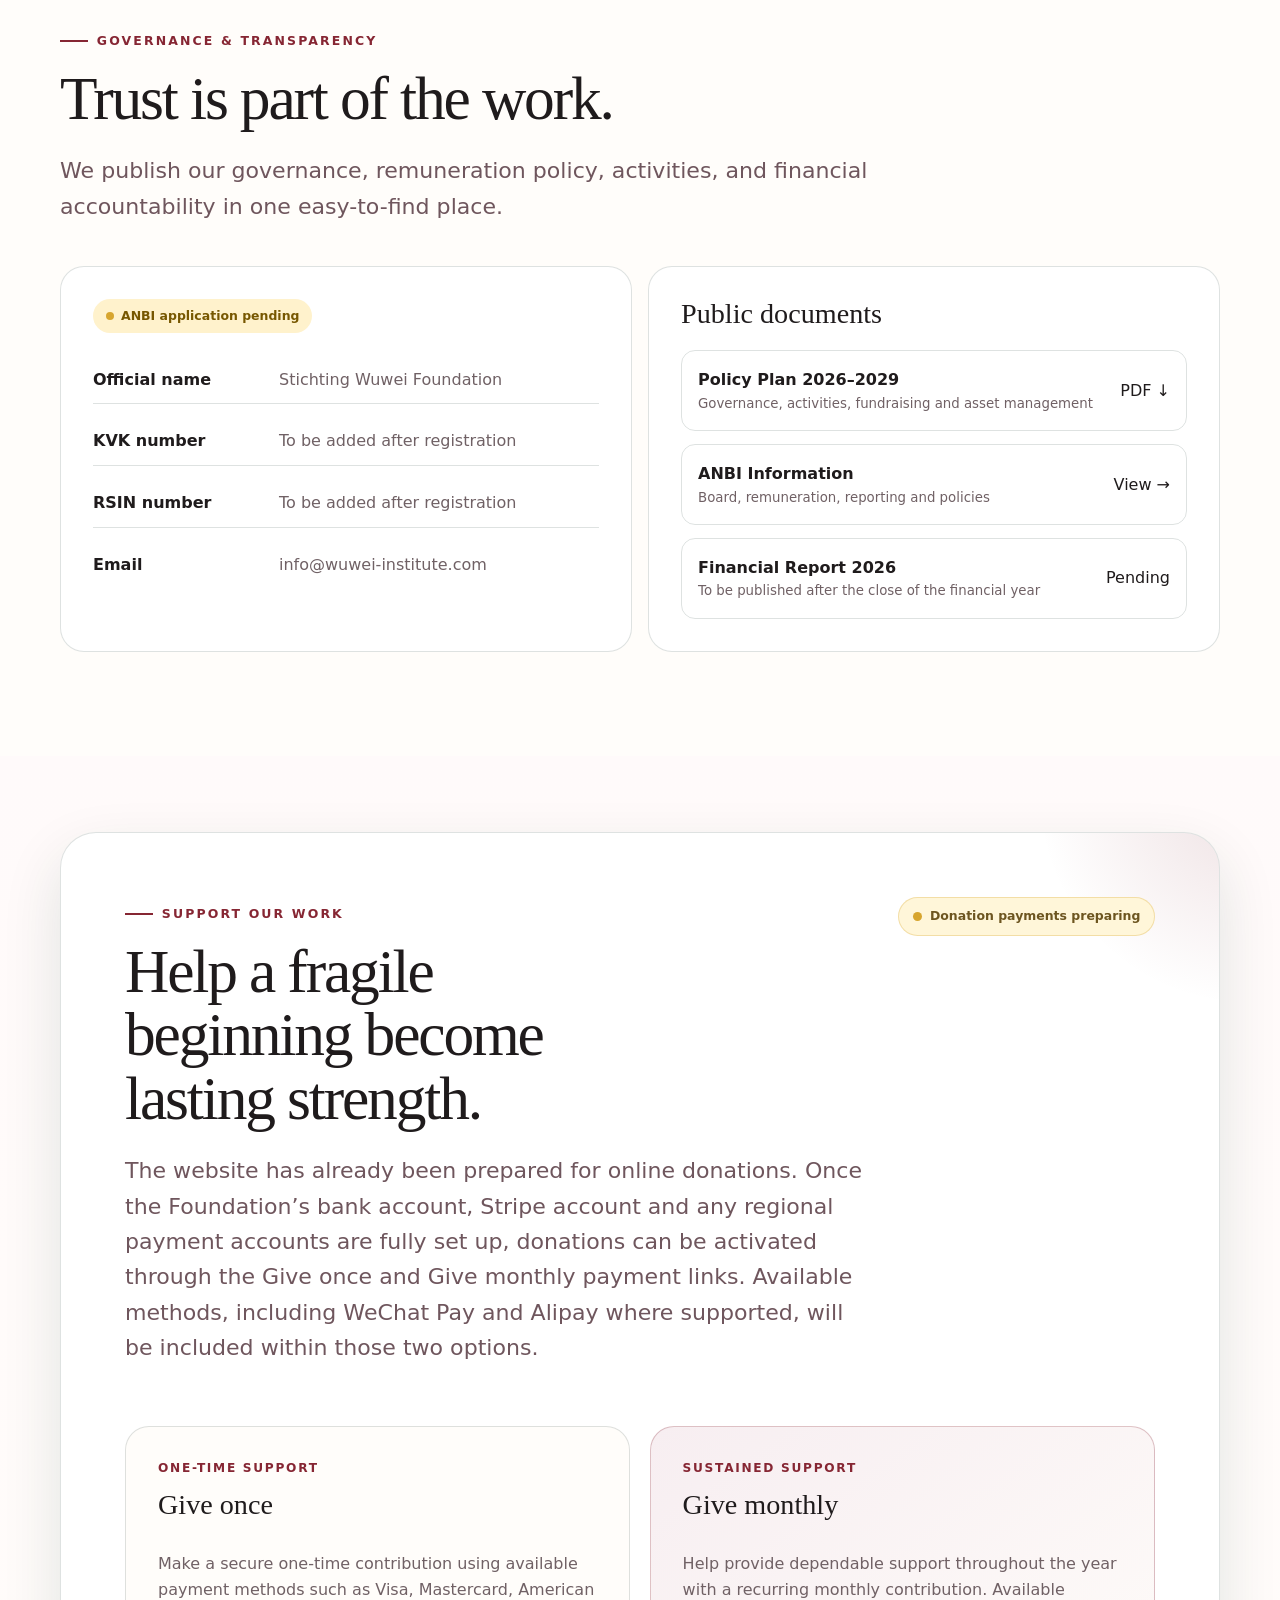
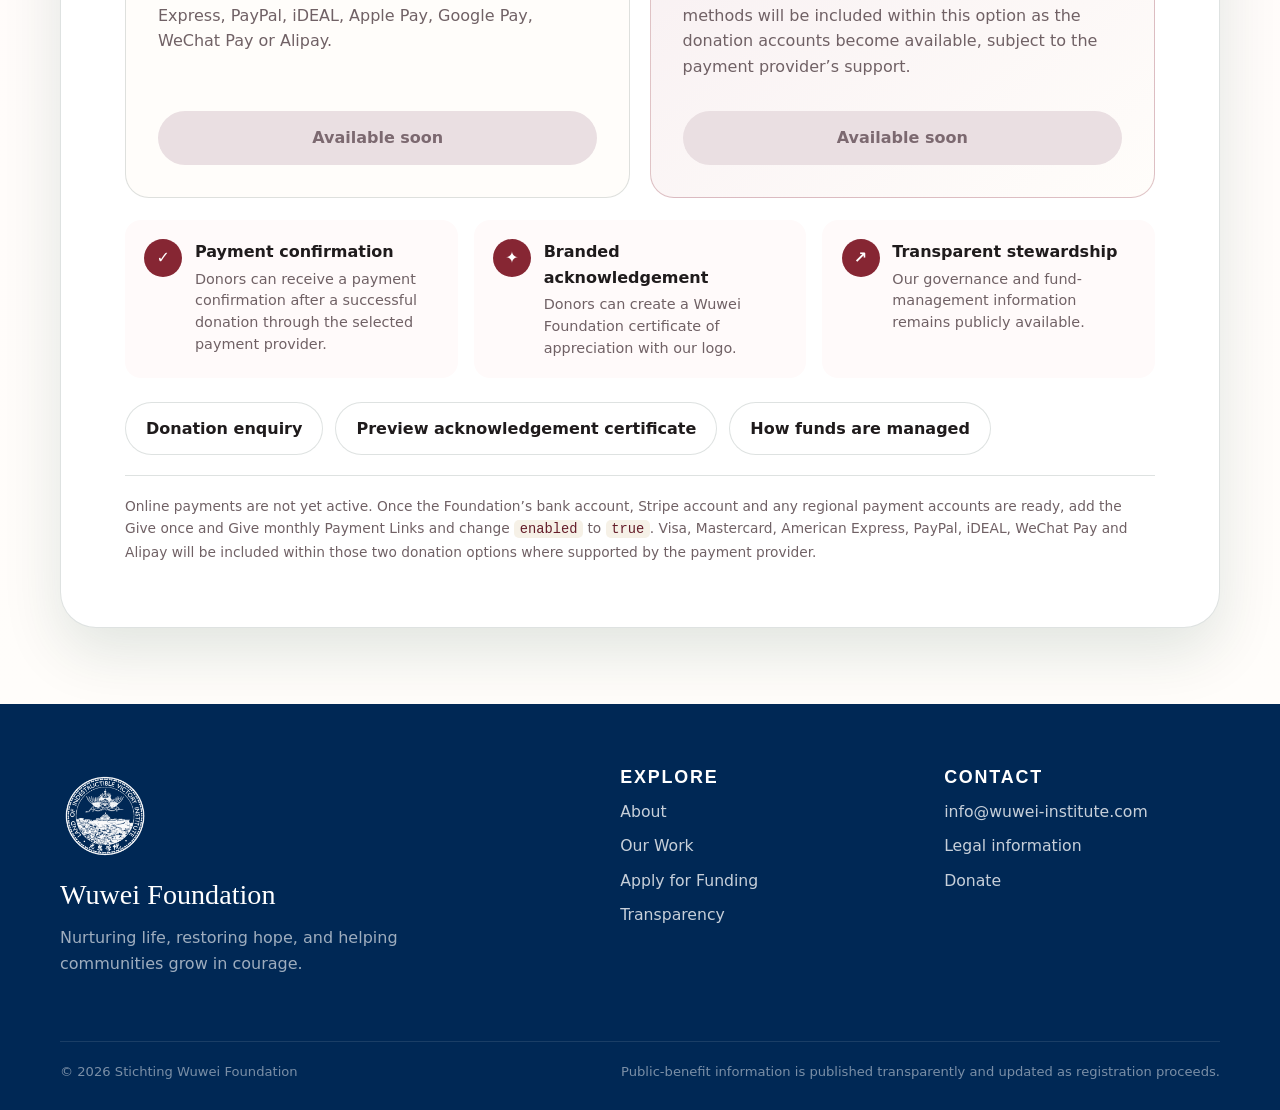
==== commit cc64eb0d: "Add files via upload" ====
--- a/index.html
+++ b/index.html
@@ -48,7 +48,7 @@
         </div>
         <div class="hero-art reveal">
           <div class="halo"></div>
-          <img class="hero-circle-image" src="assets/tara.png" alt="Founder artwork of a meditative Tara-like figure" loading="eager">
+          <img class="hero-circle-image" src="assets/blueflower.png" alt="Founder artwork of a meditative Tara-like figure" loading="eager">
           <div class="hero-note"><strong>From fragile beginnings</strong>to resilient lives, compassionate communities, and lasting wellbeing.</div>
         </div>
       </div>
@@ -205,7 +205,7 @@
             <div>
               <span class="eyebrow">Support our work</span>
               <h2>Help a fragile beginning become lasting strength.</h2>
-              <p class="lede">The website has already been prepared for online donations. Once the Foundation’s bank account, Stripe account and any regional payment accounts are fully set up, donations can be activated by adding the corresponding payment links or QR-code payment details.</p>
+              <p class="lede">The website has already been prepared for online donations. Once the Foundation’s bank account, Stripe account and any regional payment accounts are fully set up, donations can be activated through the Give once and Give monthly payment links. Available methods, including WeChat Pay and Alipay where supported, will be included within those two options.</p>
             </div>
             <span class="donation-status" data-donation-status>Donation payments preparing</span>
           </div>
@@ -220,20 +220,8 @@
             <article class="donation-card featured">
               <span class="donation-card-kicker">Sustained support</span>
               <h3>Give monthly</h3>
-              <p>Help provide dependable support throughout the year with a recurring monthly contribution. Supported payment options will be enabled as the donation accounts become available.</p>
+              <p>Help provide dependable support throughout the year with a recurring monthly contribution. Available methods will be included within this option as the donation accounts become available, subject to the payment provider’s support.</p>
               <a class="btn btn-primary donation-link is-disabled" href="#" data-donation-link="monthly" data-active-label="Donate monthly" aria-disabled="true">Available soon</a>
-            </article>
-            <article class="donation-card">
-              <span class="donation-card-kicker">QR-code giving</span>
-              <h3>WeChat Pay</h3>
-              <p>WeChat Pay will be added for donors who prefer to give by scanning a QR code once the payment account is ready.</p>
-              <a class="btn btn-primary donation-link is-disabled" href="#" data-donation-link="wechatPay" data-active-label="Donate with WeChat Pay" aria-disabled="true">Available soon</a>
-            </article>
-            <article class="donation-card">
-              <span class="donation-card-kicker">Regional payment</span>
-              <h3>Alipay</h3>
-              <p>Alipay will be added as an additional QR-code or payment-link option once the account and payment details are available.</p>
-              <a class="btn btn-primary donation-link is-disabled" href="#" data-donation-link="alipay" data-active-label="Donate with Alipay" aria-disabled="true">Available soon</a>
             </article>
           </div>
 
@@ -257,7 +245,7 @@
             <a class="btn btn-secondary" href="donation-thank-you.html">Preview acknowledgement certificate</a>
             <a class="btn btn-secondary" href="transparency.html">How funds are managed</a>
           </div>
-          <p class="donation-note">The website has already been prepared for online donations. Once the Foundation’s bank account, Stripe account and any regional payment accounts are fully set up, donations can be activated by adding the corresponding payment links or QR-code payment details. Planned payment options include Visa, Mastercard, American Express, PayPal, iDEAL, WeChat Pay and Alipay.</p>
+          <p class="donation-note">Online payments are not yet active. Once the Foundation’s bank account, Stripe account and any regional payment accounts are ready, add the Give once and Give monthly Payment Links and change <code>enabled</code> to <code>true</code>. Visa, Mastercard, American Express, PayPal, iDEAL, WeChat Pay and Alipay will be included within those two donation options where supported by the payment provider.</p>
         </div>
       </div>
     </section>
--- a/assets/styles.css
+++ b/assets/styles.css
@@ -471,7 +471,7 @@
 .donation-status::before { content: ""; width: 9px; height: 9px; border-radius: 50%; background: var(--gold); }
 .donation-status.is-live { color: var(--forest-deep); background: #f9eef1; border-color: rgba(134,38,51,.28); }
 .donation-status.is-live::before { background: var(--jade); box-shadow: 0 0 0 5px rgba(134,38,51,.14); }
-.donation-options { display: grid; grid-template-columns: repeat(4, minmax(0, 1fr)); gap: 1.2rem; margin-top: 2.4rem; }
+.donation-options { display: grid; grid-template-columns: repeat(2, minmax(0, 1fr)); gap: 1.2rem; margin-top: 2.4rem; }
 .donation-card {
   display: flex;
   flex-direction: column;
